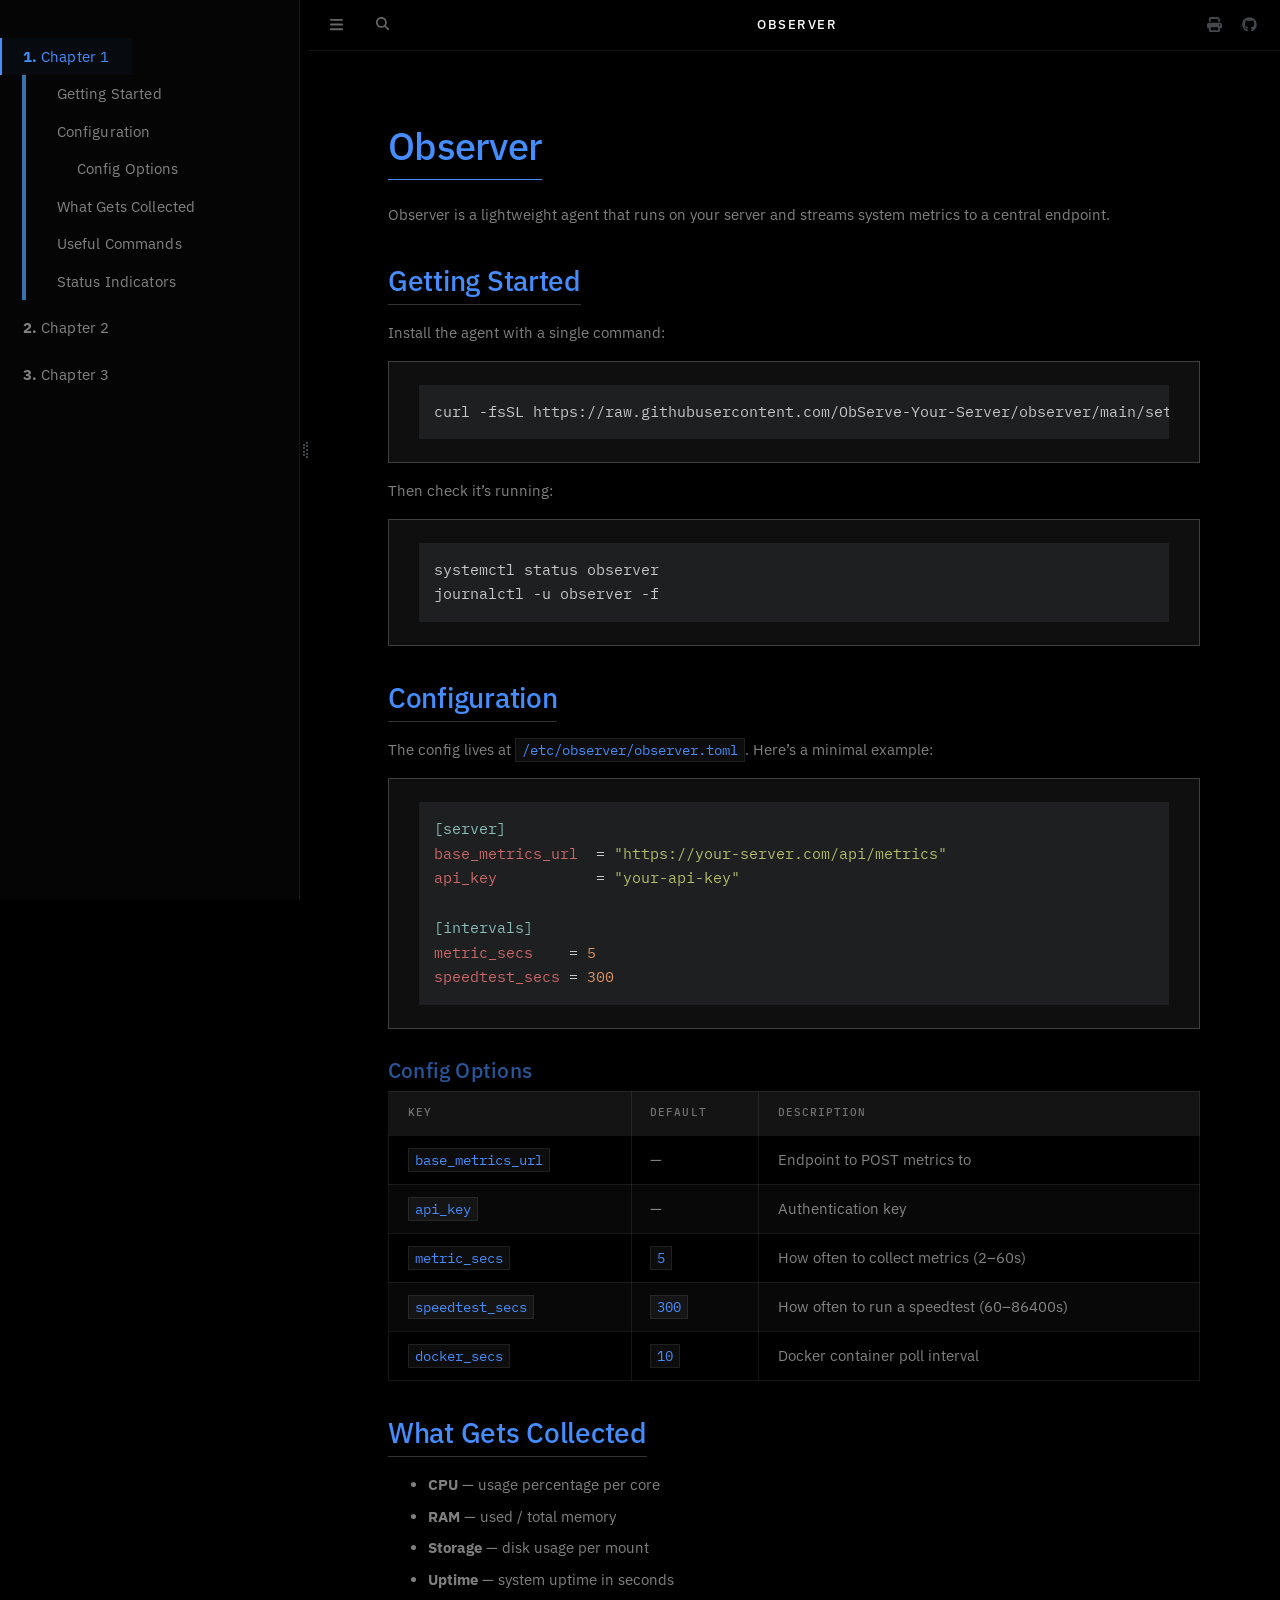
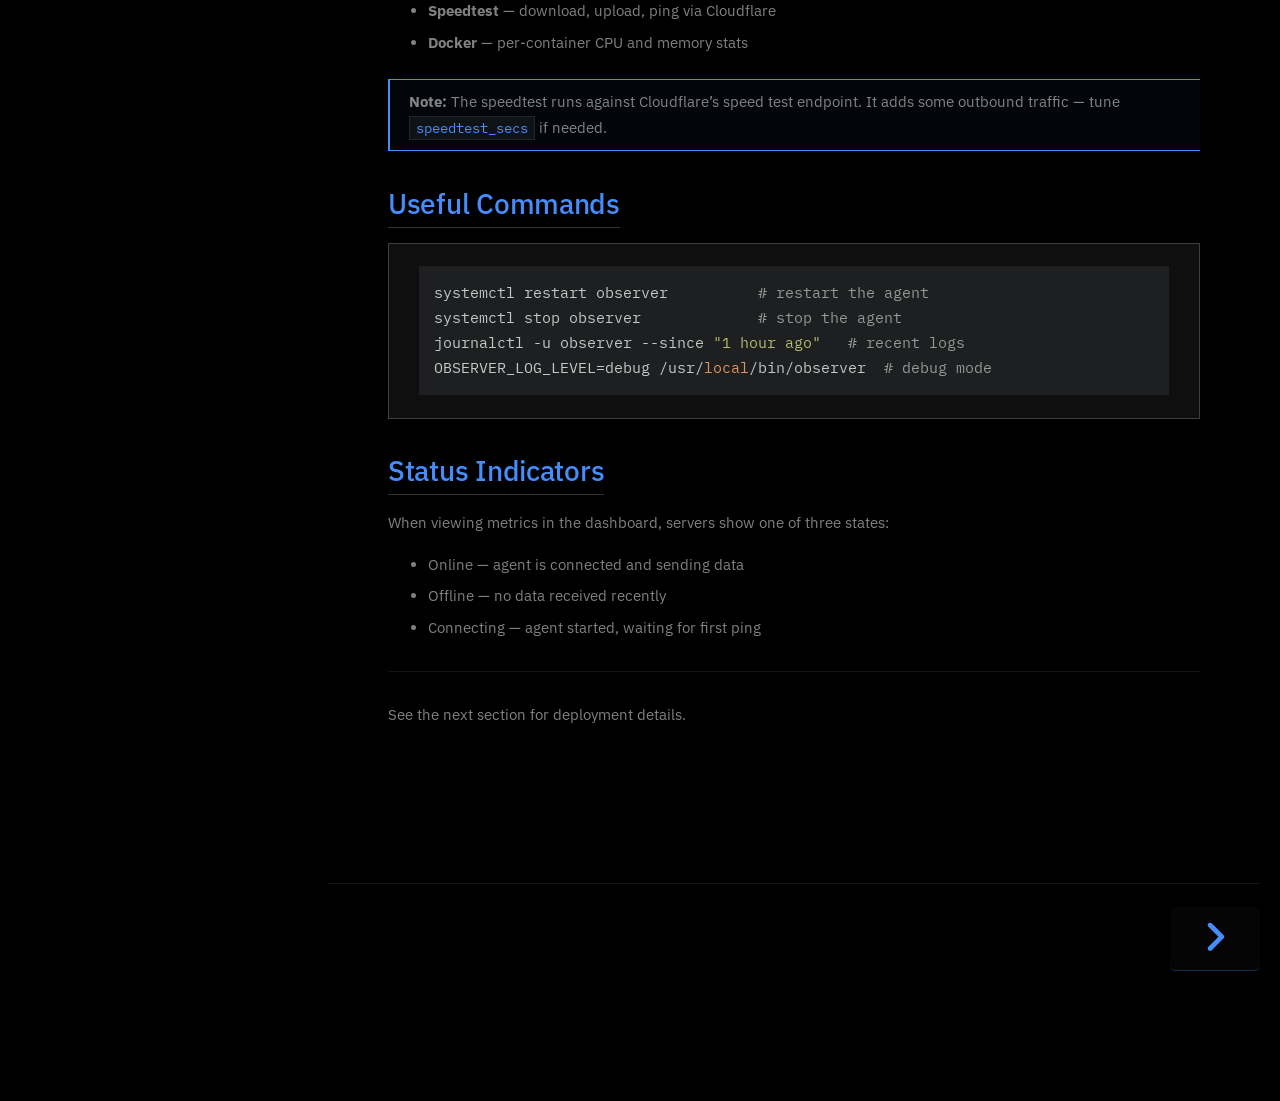
==== index.html @ e753054a "deploy: 22f41cced6fb36fef21ab74b3b53848656a5deee" ====
<!DOCTYPE HTML>
<html lang="en" class="coal sidebar-visible" dir="ltr">
    <head>
        <!-- Book generated using mdBook -->
        <meta charset="UTF-8">
        <title>Chapter 1 - Observer</title>


        <!-- Custom HTML head -->

        <meta name="description" content="Docs for the Observer backend">
        <meta name="viewport" content="width=device-width, initial-scale=1">
        <meta name="theme-color" content="#ffffff">

        <link rel="icon" href="favicon-de23e50b.svg">
        <link rel="shortcut icon" href="favicon-8114d1fc.png">
        <link rel="stylesheet" href="css/variables-8adf115d.css">
        <link rel="stylesheet" href="css/general-2459343d.css">
        <link rel="stylesheet" href="css/chrome-ae938929.css">
        <link rel="stylesheet" href="css/print-9e4910d8.css" media="print">

        <!-- Fonts -->
        <link rel="stylesheet" href="fonts/fonts-9644e21d.css">

        <!-- Highlight.js Stylesheets -->
        <link rel="stylesheet" id="mdbook-highlight-css" href="highlight-493f70e1.css">
        <link rel="stylesheet" id="mdbook-tomorrow-night-css" href="tomorrow-night-4c0ae647.css">
        <link rel="stylesheet" id="mdbook-ayu-highlight-css" href="ayu-highlight-3fdfc3ac.css">

        <!-- Custom theme stylesheets -->
        <link rel="stylesheet" href="theme/custom-a62c9976.css">


        <!-- Provide site root and default themes to javascript -->
        <script>
            const path_to_root = "";
            const default_light_theme = "coal";
            const default_dark_theme = "coal";
            window.path_to_searchindex_js = "searchindex-f69ef9e9.js";
        </script>
        <!-- Start loading toc.js asap -->
        <script src="toc-3fa54c7d.js"></script>
    </head>
    <body>
    <div id="mdbook-help-container">
        <div id="mdbook-help-popup">
            <h2 class="mdbook-help-title">Keyboard shortcuts</h2>
            <div>
                <p>Press <kbd>←</kbd> or <kbd>→</kbd> to navigate between chapters</p>
                <p>Press <kbd>S</kbd> or <kbd>/</kbd> to search in the book</p>
                <p>Press <kbd>?</kbd> to show this help</p>
                <p>Press <kbd>Esc</kbd> to hide this help</p>
            </div>
        </div>
    </div>
    <div id="mdbook-body-container">
        <!-- Work around some values being stored in localStorage wrapped in quotes -->
        <script>
            try {
                let theme = localStorage.getItem('mdbook-theme');
                let sidebar = localStorage.getItem('mdbook-sidebar');

                if (theme.startsWith('"') && theme.endsWith('"')) {
                    localStorage.setItem('mdbook-theme', theme.slice(1, theme.length - 1));
                }

                if (sidebar.startsWith('"') && sidebar.endsWith('"')) {
                    localStorage.setItem('mdbook-sidebar', sidebar.slice(1, sidebar.length - 1));
                }
            } catch (e) { }
        </script>

        <!-- Set the theme before any content is loaded, prevents flash -->
        <script>
            const default_theme = window.matchMedia("(prefers-color-scheme: dark)").matches ? default_dark_theme : default_light_theme;
            let theme;
            try { theme = localStorage.getItem('mdbook-theme'); } catch(e) { }
            if (theme === null || theme === undefined) { theme = default_theme; }
            const html = document.documentElement;
            html.classList.remove('coal')
            html.classList.add(theme);
            html.classList.add("js");
        </script>

        <input type="checkbox" id="mdbook-sidebar-toggle-anchor" class="hidden">

        <!-- Hide / unhide sidebar before it is displayed -->
        <script>
            let sidebar = null;
            const sidebar_toggle = document.getElementById("mdbook-sidebar-toggle-anchor");
            if (document.body.clientWidth >= 1080) {
                try { sidebar = localStorage.getItem('mdbook-sidebar'); } catch(e) { }
                sidebar = sidebar || 'visible';
            } else {
                sidebar = 'hidden';
                sidebar_toggle.checked = false;
            }
            if (sidebar === 'visible') {
                sidebar_toggle.checked = true;
            } else {
                html.classList.remove('sidebar-visible');
            }
        </script>

        <nav id="mdbook-sidebar" class="sidebar" aria-label="Table of contents">
            <!-- populated by js -->
            <mdbook-sidebar-scrollbox class="sidebar-scrollbox"></mdbook-sidebar-scrollbox>
            <noscript>
                <iframe class="sidebar-iframe-outer" src="toc.html"></iframe>
            </noscript>
            <div id="mdbook-sidebar-resize-handle" class="sidebar-resize-handle">
                <div class="sidebar-resize-indicator"></div>
            </div>
        </nav>

        <div id="mdbook-page-wrapper" class="page-wrapper">

            <div class="page">
                <div id="mdbook-menu-bar-hover-placeholder"></div>
                <div id="mdbook-menu-bar" class="menu-bar sticky">
                    <div class="left-buttons">
                        <label id="mdbook-sidebar-toggle" class="icon-button" for="mdbook-sidebar-toggle-anchor" title="Toggle Table of Contents" aria-label="Toggle Table of Contents" aria-controls="mdbook-sidebar">
                            <span class=fa-svg><svg xmlns="http://www.w3.org/2000/svg" viewBox="0 0 448 512"><!--! Font Awesome Free 6.2.0 by @fontawesome - https://fontawesome.com License - https://fontawesome.com/license/free (Icons: CC BY 4.0, Fonts: SIL OFL 1.1, Code: MIT License) Copyright 2022 Fonticons, Inc. --><path d="M0 96C0 78.3 14.3 64 32 64H416c17.7 0 32 14.3 32 32s-14.3 32-32 32H32C14.3 128 0 113.7 0 96zM0 256c0-17.7 14.3-32 32-32H416c17.7 0 32 14.3 32 32s-14.3 32-32 32H32c-17.7 0-32-14.3-32-32zM448 416c0 17.7-14.3 32-32 32H32c-17.7 0-32-14.3-32-32s14.3-32 32-32H416c17.7 0 32 14.3 32 32z"/></svg></span>
                        </label>
                        <button id="mdbook-theme-toggle" class="icon-button" type="button" title="Change theme" aria-label="Change theme" aria-haspopup="true" aria-expanded="false" aria-controls="mdbook-theme-list">
                            <span class=fa-svg><svg xmlns="http://www.w3.org/2000/svg" viewBox="0 0 576 512"><!--! Font Awesome Free 6.2.0 by @fontawesome - https://fontawesome.com License - https://fontawesome.com/license/free (Icons: CC BY 4.0, Fonts: SIL OFL 1.1, Code: MIT License) Copyright 2022 Fonticons, Inc. --><path d="M371.3 367.1c27.3-3.9 51.9-19.4 67.2-42.9L600.2 74.1c12.6-19.5 9.4-45.3-7.6-61.2S549.7-4.4 531.1 9.6L294.4 187.2c-24 18-38.2 46.1-38.4 76.1L371.3 367.1zm-19.6 25.4l-116-104.4C175.9 290.3 128 339.6 128 400c0 3.9 .2 7.8 .6 11.6c1.8 17.5-10.2 36.4-27.8 36.4H96c-17.7 0-32 14.3-32 32s14.3 32 32 32H240c61.9 0 112-50.1 112-112c0-2.5-.1-5-.2-7.5z"/></svg></span>
                        </button>
                        <ul id="mdbook-theme-list" class="theme-popup" aria-label="Themes" role="menu">
                            <li role="none"><button role="menuitem" class="theme" id="mdbook-theme-default_theme">Auto</button></li>
                            <li role="none"><button role="menuitem" class="theme" id="mdbook-theme-light">Light</button></li>
                            <li role="none"><button role="menuitem" class="theme" id="mdbook-theme-rust">Rust</button></li>
                            <li role="none"><button role="menuitem" class="theme" id="mdbook-theme-coal">Coal</button></li>
                            <li role="none"><button role="menuitem" class="theme" id="mdbook-theme-navy">Navy</button></li>
                            <li role="none"><button role="menuitem" class="theme" id="mdbook-theme-ayu">Ayu</button></li>
                        </ul>
                        <button id="mdbook-search-toggle" class="icon-button" type="button" title="Search (`/`)" aria-label="Toggle Searchbar" aria-expanded="false" aria-keyshortcuts="/ s" aria-controls="mdbook-searchbar">
                            <span class=fa-svg><svg xmlns="http://www.w3.org/2000/svg" viewBox="0 0 512 512"><!--! Font Awesome Free 6.2.0 by @fontawesome - https://fontawesome.com License - https://fontawesome.com/license/free (Icons: CC BY 4.0, Fonts: SIL OFL 1.1, Code: MIT License) Copyright 2022 Fonticons, Inc. --><path d="M416 208c0 45.9-14.9 88.3-40 122.7L502.6 457.4c12.5 12.5 12.5 32.8 0 45.3s-32.8 12.5-45.3 0L330.7 376c-34.4 25.2-76.8 40-122.7 40C93.1 416 0 322.9 0 208S93.1 0 208 0S416 93.1 416 208zM208 352c79.5 0 144-64.5 144-144s-64.5-144-144-144S64 128.5 64 208s64.5 144 144 144z"/></svg></span>
                        </button>
                    </div>

                    <h1 class="menu-title">Observer</h1>

                    <div class="right-buttons">
                        <a href="print.html" title="Print this book" aria-label="Print this book">
                            <span class=fa-svg id="print-button"><svg xmlns="http://www.w3.org/2000/svg" viewBox="0 0 512 512"><!--! Font Awesome Free 6.2.0 by @fontawesome - https://fontawesome.com License - https://fontawesome.com/license/free (Icons: CC BY 4.0, Fonts: SIL OFL 1.1, Code: MIT License) Copyright 2022 Fonticons, Inc. --><path d="M128 0C92.7 0 64 28.7 64 64v96h64V64H354.7L384 93.3V160h64V93.3c0-17-6.7-33.3-18.7-45.3L400 18.7C388 6.7 371.7 0 354.7 0H128zM384 352v32 64H128V384 368 352H384zm64 32h32c17.7 0 32-14.3 32-32V256c0-35.3-28.7-64-64-64H64c-35.3 0-64 28.7-64 64v96c0 17.7 14.3 32 32 32H64v64c0 35.3 28.7 64 64 64H384c35.3 0 64-28.7 64-64V384zm-16-88c-13.3 0-24-10.7-24-24s10.7-24 24-24s24 10.7 24 24s-10.7 24-24 24z"/></svg></span>
                        </a>
                        <a href="https://github.com/ObServe-Your-Server/observer" title="Git repository" aria-label="Git repository">
                            <span class=fa-svg><svg xmlns="http://www.w3.org/2000/svg" viewBox="0 0 496 512"><!--! Font Awesome Free 6.2.0 by @fontawesome - https://fontawesome.com License - https://fontawesome.com/license/free (Icons: CC BY 4.0, Fonts: SIL OFL 1.1, Code: MIT License) Copyright 2022 Fonticons, Inc. --><path d="M165.9 397.4c0 2-2.3 3.6-5.2 3.6-3.3.3-5.6-1.3-5.6-3.6 0-2 2.3-3.6 5.2-3.6 3-.3 5.6 1.3 5.6 3.6zm-31.1-4.5c-.7 2 1.3 4.3 4.3 4.9 2.6 1 5.6 0 6.2-2s-1.3-4.3-4.3-5.2c-2.6-.7-5.5.3-6.2 2.3zm44.2-1.7c-2.9.7-4.9 2.6-4.6 4.9.3 2 2.9 3.3 5.9 2.6 2.9-.7 4.9-2.6 4.6-4.6-.3-1.9-3-3.2-5.9-2.9zM244.8 8C106.1 8 0 113.3 0 252c0 110.9 69.8 205.8 169.5 239.2 12.8 2.3 17.3-5.6 17.3-12.1 0-6.2-.3-40.4-.3-61.4 0 0-70 15-84.7-29.8 0 0-11.4-29.1-27.8-36.6 0 0-22.9-15.7 1.6-15.4 0 0 24.9 2 38.6 25.8 21.9 38.6 58.6 27.5 72.9 20.9 2.3-16 8.8-27.1 16-33.7-55.9-6.2-112.3-14.3-112.3-110.5 0-27.5 7.6-41.3 23.6-58.9-2.6-6.5-11.1-33.3 2.6-67.9 20.9-6.5 69 27 69 27 20-5.6 41.5-8.5 62.8-8.5s42.8 2.9 62.8 8.5c0 0 48.1-33.6 69-27 13.7 34.7 5.2 61.4 2.6 67.9 16 17.7 25.8 31.5 25.8 58.9 0 96.5-58.9 104.2-114.8 110.5 9.2 7.9 17 22.9 17 46.4 0 33.7-.3 75.4-.3 83.6 0 6.5 4.6 14.4 17.3 12.1C428.2 457.8 496 362.9 496 252 496 113.3 383.5 8 244.8 8zM97.2 352.9c-1.3 1-1 3.3.7 5.2 1.6 1.6 3.9 2.3 5.2 1 1.3-1 1-3.3-.7-5.2-1.6-1.6-3.9-2.3-5.2-1zm-10.8-8.1c-.7 1.3.3 2.9 2.3 3.9 1.6 1 3.6.7 4.3-.7.7-1.3-.3-2.9-2.3-3.9-2-.6-3.6-.3-4.3.7zm32.4 35.6c-1.6 1.3-1 4.3 1.3 6.2 2.3 2.3 5.2 2.6 6.5 1 1.3-1.3.7-4.3-1.3-6.2-2.2-2.3-5.2-2.6-6.5-1zm-11.4-14.7c-1.6 1-1.6 3.6 0 5.9 1.6 2.3 4.3 3.3 5.6 2.3 1.6-1.3 1.6-3.9 0-6.2-1.4-2.3-4-3.3-5.6-2z"/></svg></span>
                        </a>

                    </div>
                </div>

                <div id="mdbook-search-wrapper" class="hidden">
                    <form id="mdbook-searchbar-outer" class="searchbar-outer">
                        <div class="search-wrapper">
                            <input type="search" id="mdbook-searchbar" name="searchbar" placeholder="Search this book ..." aria-controls="mdbook-searchresults-outer" aria-describedby="searchresults-header">
                            <div class="spinner-wrapper">
                                <span class=fa-svg id="fa-spin"><svg xmlns="http://www.w3.org/2000/svg" viewBox="0 0 512 512"><!--! Font Awesome Free 6.2.0 by @fontawesome - https://fontawesome.com License - https://fontawesome.com/license/free (Icons: CC BY 4.0, Fonts: SIL OFL 1.1, Code: MIT License) Copyright 2022 Fonticons, Inc. --><path d="M304 48c0-26.5-21.5-48-48-48s-48 21.5-48 48s21.5 48 48 48s48-21.5 48-48zm0 416c0-26.5-21.5-48-48-48s-48 21.5-48 48s21.5 48 48 48s48-21.5 48-48zM48 304c26.5 0 48-21.5 48-48s-21.5-48-48-48s-48 21.5-48 48s21.5 48 48 48zm464-48c0-26.5-21.5-48-48-48s-48 21.5-48 48s21.5 48 48 48s48-21.5 48-48zM142.9 437c18.7-18.7 18.7-49.1 0-67.9s-49.1-18.7-67.9 0s-18.7 49.1 0 67.9s49.1 18.7 67.9 0zm0-294.2c18.7-18.7 18.7-49.1 0-67.9S93.7 56.2 75 75s-18.7 49.1 0 67.9s49.1 18.7 67.9 0zM369.1 437c18.7 18.7 49.1 18.7 67.9 0s18.7-49.1 0-67.9s-49.1-18.7-67.9 0s-18.7 49.1 0 67.9z"/></svg></span>
                            </div>
                        </div>
                    </form>
                    <div id="mdbook-searchresults-outer" class="searchresults-outer hidden">
                        <div id="mdbook-searchresults-header" class="searchresults-header"></div>
                        <ul id="mdbook-searchresults">
                        </ul>
                    </div>
                </div>

                <!-- Apply ARIA attributes after the sidebar and the sidebar toggle button are added to the DOM -->
                <script>
                    document.getElementById('mdbook-sidebar-toggle').setAttribute('aria-expanded', sidebar === 'visible');
                    document.getElementById('mdbook-sidebar').setAttribute('aria-hidden', sidebar !== 'visible');
                    Array.from(document.querySelectorAll('#mdbook-sidebar a')).forEach(function(link) {
                        link.setAttribute('tabIndex', sidebar === 'visible' ? 0 : -1);
                    });
                </script>

                <div id="mdbook-content" class="content">
                    <main>
                        <h1 id="observer"><a class="header" href="#observer">Observer</a></h1>
<p>Observer is a lightweight agent that runs on your server and streams system metrics to a central endpoint.</p>
<h2 id="getting-started"><a class="header" href="#getting-started">Getting Started</a></h2>
<p>Install the agent with a single command:</p>
<pre><code class="language-sh">curl -fsSL https://raw.githubusercontent.com/ObServe-Your-Server/observer/main/setup/deploy.sh | sudo bash
</code></pre>
<p>Then check it’s running:</p>
<pre><code class="language-sh">systemctl status observer
journalctl -u observer -f
</code></pre>
<h2 id="configuration"><a class="header" href="#configuration">Configuration</a></h2>
<p>The config lives at <code>/etc/observer/observer.toml</code>. Here’s a minimal example:</p>
<pre><code class="language-toml">[server]
base_metrics_url  = "https://your-server.com/api/metrics"
api_key           = "your-api-key"

[intervals]
metric_secs    = 5
speedtest_secs = 300
</code></pre>
<h3 id="config-options"><a class="header" href="#config-options">Config Options</a></h3>
<div class="table-wrapper">
<table>
<thead>
<tr><th>Key</th><th>Default</th><th>Description</th></tr>
</thead>
<tbody>
<tr><td><code>base_metrics_url</code></td><td>—</td><td>Endpoint to POST metrics to</td></tr>
<tr><td><code>api_key</code></td><td>—</td><td>Authentication key</td></tr>
<tr><td><code>metric_secs</code></td><td><code>5</code></td><td>How often to collect metrics (2–60s)</td></tr>
<tr><td><code>speedtest_secs</code></td><td><code>300</code></td><td>How often to run a speedtest (60–86400s)</td></tr>
<tr><td><code>docker_secs</code></td><td><code>10</code></td><td>Docker container poll interval</td></tr>
</tbody>
</table>
</div>
<h2 id="what-gets-collected"><a class="header" href="#what-gets-collected">What Gets Collected</a></h2>
<ul>
<li><strong>CPU</strong> — usage percentage per core</li>
<li><strong>RAM</strong> — used / total memory</li>
<li><strong>Storage</strong> — disk usage per mount</li>
<li><strong>Uptime</strong> — system uptime in seconds</li>
<li><strong>Speedtest</strong> — download, upload, ping via Cloudflare</li>
<li><strong>Docker</strong> — per-container CPU and memory stats</li>
</ul>
<blockquote>
<p><strong>Note:</strong> The speedtest runs against Cloudflare’s speed test endpoint. It adds some outbound traffic — tune <code>speedtest_secs</code> if needed.</p>
</blockquote>
<h2 id="useful-commands"><a class="header" href="#useful-commands">Useful Commands</a></h2>
<pre><code class="language-sh">systemctl restart observer          # restart the agent
systemctl stop observer             # stop the agent
journalctl -u observer --since "1 hour ago"   # recent logs
OBSERVER_LOG_LEVEL=debug /usr/local/bin/observer  # debug mode
</code></pre>
<h2 id="status-indicators"><a class="header" href="#status-indicators">Status Indicators</a></h2>
<p>When viewing metrics in the dashboard, servers show one of three states:</p>
<ul>
<li>Online — agent is connected and sending data</li>
<li>Offline — no data received recently</li>
<li>Connecting — agent started, waiting for first ping</li>
</ul>
<hr>
<p>See the next section for deployment details.</p>

                    </main>

                    <nav class="nav-wrapper" aria-label="Page navigation">
                        <!-- Mobile navigation buttons -->

                            <a rel="next prefetch" href="chapter_2.html" class="mobile-nav-chapters next" title="Next chapter" aria-label="Next chapter" aria-keyshortcuts="Right">
                                <span class=fa-svg><svg xmlns="http://www.w3.org/2000/svg" viewBox="0 0 320 512"><!--! Font Awesome Free 6.2.0 by @fontawesome - https://fontawesome.com License - https://fontawesome.com/license/free (Icons: CC BY 4.0, Fonts: SIL OFL 1.1, Code: MIT License) Copyright 2022 Fonticons, Inc. --><path d="M278.6 233.4c12.5 12.5 12.5 32.8 0 45.3l-160 160c-12.5 12.5-32.8 12.5-45.3 0s-12.5-32.8 0-45.3L210.7 256 73.4 118.6c-12.5-12.5-12.5-32.8 0-45.3s32.8-12.5 45.3 0l160 160z"/></svg></span>
                            </a>

                        <div style="clear: both"></div>
                    </nav>
                </div>
            </div>

            <nav class="nav-wide-wrapper" aria-label="Page navigation">

                    <a rel="next prefetch" href="chapter_2.html" class="nav-chapters next" title="Next chapter" aria-label="Next chapter" aria-keyshortcuts="Right">
                        <span class=fa-svg><svg xmlns="http://www.w3.org/2000/svg" viewBox="0 0 320 512"><!--! Font Awesome Free 6.2.0 by @fontawesome - https://fontawesome.com License - https://fontawesome.com/license/free (Icons: CC BY 4.0, Fonts: SIL OFL 1.1, Code: MIT License) Copyright 2022 Fonticons, Inc. --><path d="M278.6 233.4c12.5 12.5 12.5 32.8 0 45.3l-160 160c-12.5 12.5-32.8 12.5-45.3 0s-12.5-32.8 0-45.3L210.7 256 73.4 118.6c-12.5-12.5-12.5-32.8 0-45.3s32.8-12.5 45.3 0l160 160z"/></svg></span>
                    </a>
            </nav>

        </div>

        <template id=fa-eye><span class=fa-svg><svg xmlns="http://www.w3.org/2000/svg" viewBox="0 0 576 512"><!--! Font Awesome Free 6.2.0 by @fontawesome - https://fontawesome.com License - https://fontawesome.com/license/free (Icons: CC BY 4.0, Fonts: SIL OFL 1.1, Code: MIT License) Copyright 2022 Fonticons, Inc. --><path d="M288 32c-80.8 0-145.5 36.8-192.6 80.6C48.6 156 17.3 208 2.5 243.7c-3.3 7.9-3.3 16.7 0 24.6C17.3 304 48.6 356 95.4 399.4C142.5 443.2 207.2 480 288 480s145.5-36.8 192.6-80.6c46.8-43.5 78.1-95.4 93-131.1c3.3-7.9 3.3-16.7 0-24.6c-14.9-35.7-46.2-87.7-93-131.1C433.5 68.8 368.8 32 288 32zM432 256c0 79.5-64.5 144-144 144s-144-64.5-144-144s64.5-144 144-144s144 64.5 144 144zM288 192c0 35.3-28.7 64-64 64c-11.5 0-22.3-3-31.6-8.4c-.2 2.8-.4 5.5-.4 8.4c0 53 43 96 96 96s96-43 96-96s-43-96-96-96c-2.8 0-5.6 .1-8.4 .4c5.3 9.3 8.4 20.1 8.4 31.6z"/></svg></span></template>
        <template id=fa-eye-slash><span class=fa-svg><svg xmlns="http://www.w3.org/2000/svg" viewBox="0 0 640 512"><!--! Font Awesome Free 6.2.0 by @fontawesome - https://fontawesome.com License - https://fontawesome.com/license/free (Icons: CC BY 4.0, Fonts: SIL OFL 1.1, Code: MIT License) Copyright 2022 Fonticons, Inc. --><path d="M38.8 5.1C28.4-3.1 13.3-1.2 5.1 9.2S-1.2 34.7 9.2 42.9l592 464c10.4 8.2 25.5 6.3 33.7-4.1s6.3-25.5-4.1-33.7L525.6 386.7c39.6-40.6 66.4-86.1 79.9-118.4c3.3-7.9 3.3-16.7 0-24.6c-14.9-35.7-46.2-87.7-93-131.1C465.5 68.8 400.8 32 320 32c-68.2 0-125 26.3-169.3 60.8L38.8 5.1zM223.1 149.5C248.6 126.2 282.7 112 320 112c79.5 0 144 64.5 144 144c0 24.9-6.3 48.3-17.4 68.7L408 294.5c5.2-11.8 8-24.8 8-38.5c0-53-43-96-96-96c-2.8 0-5.6 .1-8.4 .4c5.3 9.3 8.4 20.1 8.4 31.6c0 10.2-2.4 19.8-6.6 28.3l-90.3-70.8zm223.1 298L373 389.9c-16.4 6.5-34.3 10.1-53 10.1c-79.5 0-144-64.5-144-144c0-6.9 .5-13.6 1.4-20.2L83.1 161.5C60.3 191.2 44 220.8 34.5 243.7c-3.3 7.9-3.3 16.7 0 24.6c14.9 35.7 46.2 87.7 93 131.1C174.5 443.2 239.2 480 320 480c47.8 0 89.9-12.9 126.2-32.5z"/></svg></span></template>
        <template id=fa-copy><span class=fa-svg><svg xmlns="http://www.w3.org/2000/svg" viewBox="0 0 512 512"><!--! Font Awesome Free 6.2.0 by @fontawesome - https://fontawesome.com License - https://fontawesome.com/license/free (Icons: CC BY 4.0, Fonts: SIL OFL 1.1, Code: MIT License) Copyright 2022 Fonticons, Inc. --><path d="M502.6 70.63l-61.25-61.25C435.4 3.371 427.2 0 418.7 0H255.1c-35.35 0-64 28.66-64 64l.0195 256C192 355.4 220.7 384 256 384h192c35.2 0 64-28.8 64-64V93.25C512 84.77 508.6 76.63 502.6 70.63zM464 320c0 8.836-7.164 16-16 16H255.1c-8.838 0-16-7.164-16-16L239.1 64.13c0-8.836 7.164-16 16-16h128L384 96c0 17.67 14.33 32 32 32h47.1V320zM272 448c0 8.836-7.164 16-16 16H63.1c-8.838 0-16-7.164-16-16L47.98 192.1c0-8.836 7.164-16 16-16H160V128H63.99c-35.35 0-64 28.65-64 64l.0098 256C.002 483.3 28.66 512 64 512h192c35.2 0 64-28.8 64-64v-32h-47.1L272 448z"/></svg></span></template>
        <template id=fa-play><span class=fa-svg><svg xmlns="http://www.w3.org/2000/svg" viewBox="0 0 384 512"><!--! Font Awesome Free 6.2.0 by @fontawesome - https://fontawesome.com License - https://fontawesome.com/license/free (Icons: CC BY 4.0, Fonts: SIL OFL 1.1, Code: MIT License) Copyright 2022 Fonticons, Inc. --><path d="M73 39c-14.8-9.1-33.4-9.4-48.5-.9S0 62.6 0 80V432c0 17.4 9.4 33.4 24.5 41.9s33.7 8.1 48.5-.9L361 297c14.3-8.7 23-24.2 23-41s-8.7-32.2-23-41L73 39z"/></svg></span></template>
        <template id=fa-clock-rotate-left><span class=fa-svg><svg xmlns="http://www.w3.org/2000/svg" viewBox="0 0 512 512"><!--! Font Awesome Free 6.2.0 by @fontawesome - https://fontawesome.com License - https://fontawesome.com/license/free (Icons: CC BY 4.0, Fonts: SIL OFL 1.1, Code: MIT License) Copyright 2022 Fonticons, Inc. --><path d="M75 75L41 41C25.9 25.9 0 36.6 0 57.9V168c0 13.3 10.7 24 24 24H134.1c21.4 0 32.1-25.9 17-41l-30.8-30.8C155 85.5 203 64 256 64c106 0 192 86 192 192s-86 192-192 192c-40.8 0-78.6-12.7-109.7-34.4c-14.5-10.1-34.4-6.6-44.6 7.9s-6.6 34.4 7.9 44.6C151.2 495 201.7 512 256 512c141.4 0 256-114.6 256-256S397.4 0 256 0C185.3 0 121.3 28.7 75 75zm181 53c-13.3 0-24 10.7-24 24V256c0 6.4 2.5 12.5 7 17l72 72c9.4 9.4 24.6 9.4 33.9 0s9.4-24.6 0-33.9l-65-65V152c0-13.3-10.7-24-24-24z"/></svg></span></template>



        <script>
            window.playground_copyable = true;
        </script>


        <script src="elasticlunr-ef4e11c1.min.js"></script>
        <script src="mark-09e88c2c.min.js"></script>
        <script src="searcher-c2a407aa.js"></script>

        <script src="clipboard-1626706a.min.js"></script>
        <script src="highlight-abc7f01d.js"></script>
        <script src="book-a0b12cfe.js"></script>

        <!-- Custom JS scripts -->



    </div>
    </body>
</html>
---- css/variables-8adf115d.css ----
/* Globals */

:root {
    --sidebar-target-width: 300px;
    --sidebar-width: min(var(--sidebar-target-width), 80vw);
    --sidebar-resize-indicator-width: 8px;
    --sidebar-resize-indicator-space: 2px;
    --page-padding: 15px;
    --content-max-width: 750px;
    --menu-bar-height: 50px;
    --mono-font: "Source Code Pro", Consolas, "Ubuntu Mono", Menlo, "DejaVu Sans Mono", monospace, monospace;
    --code-font-size: 0.875em; /* please adjust the ace font size accordingly in editor.js */
    --searchbar-margin-block-start: 5px;
}

/* Themes */

.ayu {
    --bg: hsl(210, 25%, 8%);
    --fg: #c5c5c5;

    --sidebar-bg: #14191f;
    --sidebar-fg: #c8c9db;
    --sidebar-non-existant: #5c6773;
    --sidebar-active: #ffb454;
    --sidebar-spacer: #2d334f;

    --scrollbar: var(--sidebar-fg);

    --icons: #737480;
    --icons-hover: #b7b9cc;

    --links: #0096cf;

    --inline-code-color: #ffb454;

    --theme-popup-bg: #14191f;
    --theme-popup-border: #5c6773;
    --theme-hover: #191f26;

    --quote-bg: hsl(226, 15%, 17%);
    --quote-border: hsl(226, 15%, 22%);

    --warning-border: #ff8e00;

    --table-border-color: hsl(210, 25%, 13%);
    --table-header-bg: hsl(210, 25%, 28%);
    --table-alternate-bg: hsl(210, 25%, 11%);

    --searchbar-border-color: #848484;
    --searchbar-bg: #424242;
    --searchbar-fg: #fff;
    --searchbar-shadow-color: #d4c89f;
    --searchresults-header-fg: #666;
    --searchresults-border-color: #888;
    --searchresults-li-bg: #252932;
    --search-mark-bg: #e3b171;

    --color-scheme: dark;

    /* Same as `--icons` */
    --copy-button-filter: invert(45%) sepia(6%) saturate(621%) hue-rotate(198deg) brightness(99%) contrast(85%);
    /* Same as `--sidebar-active` */
    --copy-button-filter-hover: invert(68%) sepia(55%) saturate(531%) hue-rotate(341deg) brightness(104%) contrast(101%);

    --footnote-highlight: #2668a6;

    --overlay-bg: rgba(33, 40, 48, 0.4);

    --blockquote-note-color: #74b9ff;
    --blockquote-tip-color: #09ca09;
    --blockquote-important-color: #d3abff;
    --blockquote-warning-color: #f0b72f;
    --blockquote-caution-color: #f21424;

    --sidebar-header-border-color: #c18639;
}

.coal {
    --bg: hsl(200, 7%, 8%);
    --fg: #98a3ad;

    --sidebar-bg: #292c2f;
    --sidebar-fg: #a1adb8;
    --sidebar-non-existant: #505254;
    --sidebar-active: #3473ad;
    --sidebar-spacer: #393939;

    --scrollbar: var(--sidebar-fg);

    --icons: #43484d;
    --icons-hover: #b3c0cc;

    --links: #2b79a2;

    --inline-code-color: #c5c8c6;

    --theme-popup-bg: #141617;
    --theme-popup-border: #43484d;
    --theme-hover: #1f2124;

    --quote-bg: hsl(234, 21%, 18%);
    --quote-border: hsl(234, 21%, 23%);

    --warning-border: #ff8e00;

    --table-border-color: hsl(200, 7%, 13%);
    --table-header-bg: hsl(200, 7%, 28%);
    --table-alternate-bg: hsl(200, 7%, 11%);

    --searchbar-border-color: #aaa;
    --searchbar-bg: #b7b7b7;
    --searchbar-fg: #000;
    --searchbar-shadow-color: #aaa;
    --searchresults-header-fg: #666;
    --searchresults-border-color: #98a3ad;
    --searchresults-li-bg: #2b2b2f;
    --search-mark-bg: #355c7d;

    --color-scheme: dark;

    /* Same as `--icons` */
    --copy-button-filter: invert(26%) sepia(8%) saturate(575%) hue-rotate(169deg) brightness(87%) contrast(82%);
    /* Same as `--sidebar-active` */
    --copy-button-filter-hover: invert(36%) sepia(70%) saturate(503%) hue-rotate(167deg) brightness(98%) contrast(89%);

    --footnote-highlight: #4079ae;

    --overlay-bg: rgba(33, 40, 48, 0.4);

    --blockquote-note-color: #4493f8;
    --blockquote-tip-color: #08ae08;
    --blockquote-important-color: #ab7df8;
    --blockquote-warning-color: #d29922;
    --blockquote-caution-color: #d91b29;

    --sidebar-header-border-color: #3473ad;
}

.light, html:not(.js) {
    --bg: hsl(0, 0%, 100%);
    --fg: hsl(0, 0%, 0%);

    --sidebar-bg: #fafafa;
    --sidebar-fg: hsl(0, 0%, 0%);
    --sidebar-non-existant: #aaaaaa;
    --sidebar-active: #1f1fff;
    --sidebar-spacer: #f4f4f4;

    --scrollbar: #8F8F8F;

    --icons: #747474;
    --icons-hover: #000000;

    --links: #20609f;

    --inline-code-color: #301900;

    --theme-popup-bg: #fafafa;
    --theme-popup-border: #cccccc;
    --theme-hover: #e6e6e6;

    --quote-bg: hsl(197, 37%, 96%);
    --quote-border: hsl(197, 37%, 91%);

    --warning-border: #ff8e00;

    --table-border-color: hsl(0, 0%, 95%);
    --table-header-bg: hsl(0, 0%, 80%);
    --table-alternate-bg: hsl(0, 0%, 97%);

    --searchbar-border-color: #aaa;
    --searchbar-bg: #fafafa;
    --searchbar-fg: #000;
    --searchbar-shadow-color: #aaa;
    --searchresults-header-fg: #666;
    --searchresults-border-color: #888;
    --searchresults-li-bg: #e4f2fe;
    --search-mark-bg: #a2cff5;

    --color-scheme: light;

    /* Same as `--icons` */
    --copy-button-filter: invert(45.49%);
    /* Same as `--sidebar-active` */
    --copy-button-filter-hover: invert(14%) sepia(93%) saturate(4250%) hue-rotate(243deg) brightness(99%) contrast(130%);

    --footnote-highlight: #7e7eff;

    --overlay-bg: rgba(200, 200, 205, 0.4);

    --blockquote-note-color: #0969da;
    --blockquote-tip-color: #008000;
    --blockquote-important-color: #8250df;
    --blockquote-warning-color: #9a6700;
    --blockquote-caution-color: #b52731;

    --sidebar-header-border-color: #6e6edb;
}

.navy {
    --bg: hsl(226, 23%, 11%);
    --fg: #bcbdd0;

    --sidebar-bg: #282d3f;
    --sidebar-fg: #c8c9db;
    --sidebar-non-existant: #505274;
    --sidebar-active: #2b79a2;
    --sidebar-spacer: #2d334f;

    --scrollbar: var(--sidebar-fg);

    --icons: #737480;
    --icons-hover: #b7b9cc;

    --links: #2b79a2;

    --inline-code-color: #c5c8c6;

    --theme-popup-bg: #161923;
    --theme-popup-border: #737480;
    --theme-hover: #282e40;

    --quote-bg: hsl(226, 15%, 17%);
    --quote-border: hsl(226, 15%, 22%);

    --warning-border: #ff8e00;

    --table-border-color: hsl(226, 23%, 16%);
    --table-header-bg: hsl(226, 23%, 31%);
    --table-alternate-bg: hsl(226, 23%, 14%);

    --searchbar-border-color: #aaa;
    --searchbar-bg: #aeaec6;
    --searchbar-fg: #000;
    --searchbar-shadow-color: #aaa;
    --searchresults-header-fg: #5f5f71;
    --searchresults-border-color: #5c5c68;
    --searchresults-li-bg: #242430;
    --search-mark-bg: #a2cff5;

    --color-scheme: dark;

    /* Same as `--icons` */
    --copy-button-filter: invert(51%) sepia(10%) saturate(393%) hue-rotate(198deg) brightness(86%) contrast(87%);
    /* Same as `--sidebar-active` */
    --copy-button-filter-hover: invert(46%) sepia(20%) saturate(1537%) hue-rotate(156deg) brightness(85%) contrast(90%);

    --footnote-highlight: #4079ae;

    --overlay-bg: rgba(33, 40, 48, 0.4);

    --blockquote-note-color: #4493f8;
    --blockquote-tip-color: #09ca09;
    --blockquote-important-color: #ab7df8;
    --blockquote-warning-color: #d29922;
    --blockquote-caution-color: #f21424;

    --sidebar-header-border-color: #2f6ab5;
}

.rust {
    --bg: hsl(60, 9%, 87%);
    --fg: #262625;

    --sidebar-bg: #3b2e2a;
    --sidebar-fg: #c8c9db;
    --sidebar-non-existant: #505254;
    --sidebar-active: #e69f67;
    --sidebar-spacer: #45373a;

    --scrollbar: var(--sidebar-fg);

    --icons: #737480;
    --icons-hover: #262625;

    --links: #2b79a2;

    --inline-code-color: #6e6b5e;

    --theme-popup-bg: #e1e1db;
    --theme-popup-border: #b38f6b;
    --theme-hover: #99908a;

    --quote-bg: hsl(60, 5%, 75%);
    --quote-border: hsl(60, 5%, 70%);

    --warning-border: #ff8e00;

    --table-border-color: hsl(60, 9%, 82%);
    --table-header-bg: #b3a497;
    --table-alternate-bg: hsl(60, 9%, 84%);

    --searchbar-border-color: #aaa;
    --searchbar-bg: #fafafa;
    --searchbar-fg: #000;
    --searchbar-shadow-color: #aaa;
    --searchresults-header-fg: #666;
    --searchresults-border-color: #888;
    --searchresults-li-bg: #dec2a2;
    --search-mark-bg: #e69f67;

    /* Same as `--icons` */
    --copy-button-filter: invert(51%) sepia(10%) saturate(393%) hue-rotate(198deg) brightness(86%) contrast(87%);
    /* Same as `--sidebar-active` */
    --copy-button-filter-hover: invert(77%) sepia(16%) saturate(1798%) hue-rotate(328deg) brightness(98%) contrast(83%);

    --footnote-highlight: #d3a17a;

    --overlay-bg: rgba(150, 150, 150, 0.25);

    --blockquote-note-color: #023b95;
    --blockquote-tip-color: #007700;
    --blockquote-important-color: #8250df;
    --blockquote-warning-color: #603700;
    --blockquote-caution-color: #aa1721;

    --sidebar-header-border-color: #8c391f;
}

@media (prefers-color-scheme: dark) {
    html:not(.js) {
        --bg: hsl(200, 7%, 8%);
        --fg: #98a3ad;

        --sidebar-bg: #292c2f;
        --sidebar-fg: #a1adb8;
        --sidebar-non-existant: #505254;
        --sidebar-active: #3473ad;
        --sidebar-spacer: #393939;

        --scrollbar: var(--sidebar-fg);

        --icons: #43484d;
        --icons-hover: #b3c0cc;

        --links: #2b79a2;

        --inline-code-color: #c5c8c6;

        --theme-popup-bg: #141617;
        --theme-popup-border: #43484d;
        --theme-hover: #1f2124;

        --quote-bg: hsl(234, 21%, 18%);
        --quote-border: hsl(234, 21%, 23%);

        --warning-border: #ff8e00;

        --table-border-color: hsl(200, 7%, 13%);
        --table-header-bg: hsl(200, 7%, 28%);
        --table-alternate-bg: hsl(200, 7%, 11%);

        --searchbar-border-color: #aaa;
        --searchbar-bg: #b7b7b7;
        --searchbar-fg: #000;
        --searchbar-shadow-color: #aaa;
        --searchresults-header-fg: #666;
        --searchresults-border-color: #98a3ad;
        --searchresults-li-bg: #2b2b2f;
        --search-mark-bg: #355c7d;

        --color-scheme: dark;

        /* Same as `--icons` */
        --copy-button-filter: invert(26%) sepia(8%) saturate(575%) hue-rotate(169deg) brightness(87%) contrast(82%);
        /* Same as `--sidebar-active` */
        --copy-button-filter-hover: invert(36%) sepia(70%) saturate(503%) hue-rotate(167deg) brightness(98%) contrast(89%);

        --footnote-highlight: #4079ae;

        --overlay-bg: rgba(33, 40, 48, 0.4);

        --blockquote-note-color: #4493f8;
        --blockquote-tip-color: #08ae08;
        --blockquote-important-color: #ab7df8;
        --blockquote-warning-color: #d29922;
        --blockquote-caution-color: #d91b29;

        --sidebar-header-border-color: #3473ad;
    }
}
---- css/general-2459343d.css ----
/* Base styles and content styles */

:root {
    /* Browser default font-size is 16px, this way 1 rem = 10px */
    font-size: 62.5%;
    color-scheme: var(--color-scheme);
}

html {
    font-family: "Open Sans", sans-serif;
    color: var(--fg);
    background-color: var(--bg);
    text-size-adjust: none;
    -webkit-text-size-adjust: none;
}

body {
    margin: 0;
    font-size: 1.6rem;
    overflow-x: hidden;
}

code {
    font-family: var(--mono-font) !important;
    font-size: var(--code-font-size);
    direction: ltr !important;
}

/* make long words/inline code not x overflow */
main {
    overflow-wrap: break-word;
}

/* make wide tables scroll if they overflow */
.table-wrapper {
    overflow-x: auto;
}

/* Don't change font size in headers. */
h1 code, h2 code, h3 code, h4 code, h5 code, h6 code {
    font-size: unset;
}

.left { float: left; }
.right { float: right; }
.boring { opacity: 0.6; }
.hide-boring .boring { display: none; }
.hidden { display: none !important; }

h2, h3 { margin-block-start: 2.5em; }
h4, h5 { margin-block-start: 2em; }

.header + .header h3,
.header + .header h4,
.header + .header h5 {
    margin-block-start: 1em;
}

h1:target::before,
h2:target::before,
h3:target::before,
h4:target::before,
h5:target::before,
h6:target::before,
dt:target::before {
    display: inline-block;
    content: "»";
    margin-inline-start: -30px;
    width: 30px;
}

/* This is broken on Safari as of version 14, but is fixed
   in Safari Technology Preview 117 which I think will be Safari 14.2.
   https://bugs.webkit.org/show_bug.cgi?id=218076
*/
:target {
    /* Safari does not support logical properties */
    scroll-margin-top: calc(var(--menu-bar-height) + 0.5em);
}

.page {
    outline: 0;
    padding: 0 var(--page-padding);
    margin-block-start: calc(0px - var(--menu-bar-height)); /* Compensate for the #mdbook-menu-bar-hover-placeholder */
}
.page-wrapper {
    box-sizing: border-box;
    background-color: var(--bg);
}
html:not(.js) .page-wrapper,
.js:not(.sidebar-resizing) .page-wrapper {
    transition: margin-left 0.3s ease, transform 0.3s ease; /* Animation: slide away */
}
[dir=rtl]:not(.js) .page-wrapper,
[dir=rtl].js:not(.sidebar-resizing) .page-wrapper {
    transition: margin-right 0.3s ease, transform 0.3s ease; /* Animation: slide away */
}

.content {
    overflow-y: auto;
    padding: 0 5px 50px 5px;
}
.content main {
    margin-inline-start: auto;
    margin-inline-end: auto;
    max-width: var(--content-max-width);
}
.content p { line-height: 1.45em; }
.content ol { line-height: 1.45em; }
.content ul { line-height: 1.45em; }
.content a { text-decoration: none; }
.content a:hover { text-decoration: underline; }
.content img, .content video { max-width: 100%; }
.content .header:link,
.content .header:visited {
    color: var(--fg);
}
.content .header:link,
.content .header:visited:hover {
    text-decoration: none;
}

table {
    margin: 0 auto;
    border-collapse: collapse;
}
table td {
    padding: 3px 20px;
    border: 1px var(--table-border-color) solid;
}
table thead {
    background: var(--table-header-bg);
}
table thead td {
    font-weight: 700;
    border: none;
}
table thead th {
    padding: 3px 20px;
}
table thead tr {
    border: 1px var(--table-header-bg) solid;
}
/* Alternate background colors for rows */
table tbody tr:nth-child(2n) {
    background: var(--table-alternate-bg);
}


blockquote {
    margin: 20px 0;
    padding: 0 20px;
    color: var(--fg);
    background-color: var(--quote-bg);
    border-block-start: .1em solid var(--quote-border);
    border-block-end: .1em solid var(--quote-border);
}

/* TODO: Remove .warning in a future version of mdbook, it is replaced by
blockquote tags. */
.warning {
    margin: 20px;
    padding: 0 20px;
    border-inline-start: 2px solid var(--warning-border);
}

.warning:before {
    position: absolute;
    width: 3rem;
    height: 3rem;
    margin-inline-start: calc(-1.5rem - 21px);
    content: "ⓘ";
    text-align: center;
    background-color: var(--bg);
    color: var(--warning-border);
    font-weight: bold;
    font-size: 2rem;
}

blockquote .warning:before {
    background-color: var(--quote-bg);
}

kbd {
    background-color: var(--table-border-color);
    border-radius: 4px;
    border: solid 1px var(--theme-popup-border);
    box-shadow: inset 0 -1px 0 var(--theme-hover);
    display: inline-block;
    font-size: var(--code-font-size);
    font-family: var(--mono-font);
    line-height: 10px;
    padding: 4px 5px;
    vertical-align: middle;
}

sup {
    /* Set the line-height for superscript and footnote references so that there
       isn't an awkward space appearing above lines that contain the footnote.

       See https://github.com/rust-lang/mdBook/pull/2443#discussion_r1813773583
       for an explanation.
    */
    line-height: 0;
}

.footnote-definition {
    font-size: 0.9em;
}
/* The default spacing for a list is a little too large. */
.footnote-definition ul,
.footnote-definition ol {
    padding-left: 20px;
}
.footnote-definition > li {
    /* Required to position the ::before target */
    position: relative;
}
.footnote-definition > li:target {
    scroll-margin-top: 50vh;
}
.footnote-reference:target {
    scroll-margin-top: 50vh;
}
/* Draws a border around the footnote (including the marker) when it is selected.
   TODO: If there are multiple linkbacks, highlight which one you just came
   from so you know which one to click.
*/
.footnote-definition > li:target::before {
    border: 2px solid var(--footnote-highlight);
    border-radius: 6px;
    position: absolute;
    top: -8px;
    right: -8px;
    bottom: -8px;
    left: -32px;
    pointer-events: none;
    content: "";
}
/* Pulses the footnote reference so you can quickly see where you left off reading.
   This could use some improvement.
*/
@media not (prefers-reduced-motion) {
    .footnote-reference:target  {
        animation: fn-highlight 0.8s;
        border-radius: 2px;
    }

    @keyframes fn-highlight {
        from {
            background-color: var(--footnote-highlight);
        }
    }
}

.tooltiptext {
    position: absolute;
    visibility: hidden;
    color: #fff;
    background-color: #333;
    transform: translateX(-50%); /* Center by moving tooltip 50% of its width left */
    left: -8px; /* Half of the width of the icon */
    top: -35px;
    font-size: 0.8em;
    text-align: center;
    border-radius: 6px;
    padding: 5px 8px;
    margin: 5px;
    z-index: 1000;
}
.tooltipped .tooltiptext {
    visibility: visible;
}

.chapter li.part-title {
    color: var(--sidebar-fg);
    margin: 5px 0px;
    font-weight: bold;
}

.result-no-output {
    font-style: italic;
}

.fa-svg svg {
    width: 1em;
    height: 1em;
    fill: currentColor;
    margin-bottom: -0.1em;
}

dt {
    font-weight: bold;
    margin-top: 0.5em;
    margin-bottom: 0.1em;
}

/* This uses a CSS counter to add numbers to definitions, but only if there is
 more than one definition. */
dl, dt {
    counter-reset: dd-counter;
}

/* When there is more than one definition, increment the counter. The first
selector selects the first definition, and the second one selects definitions
2 and beyond.*/
dd:has(+ dd), dd + dd {
    counter-increment: dd-counter;
    /* Use flex display to help with positioning the numbers when there is a p
    tag inside the definition. */
    display: flex;
    align-items: flex-start;
}

/* Shows the counter for definitions. The first selector selects the first
definition, and the second one selections definitions 2 and beyond.*/
dd:has(+ dd)::before, dd + dd::before  {
    content: counter(dd-counter) ". ";
    font-weight: 600;
    display: inline-block;
    margin-right: 0.5em;
}

dd > p {
    /* For loose definitions that have a p tag inside, don't add a bunch of
    space before the definition. */
    margin-top: 0;
}

/* Remove some excess space from the bottom. */
.blockquote-tag p:last-child {
    margin-bottom: 2px;
}

.blockquote-tag {
    /* Add some padding to make the vertical bar a little taller than the text.*/
    padding: 2px 0px 2px 20px;
    /* Add a solid color bar on the left side. */
    border-inline-start-style: solid;
    border-inline-start-width: 4px;
    /* Disable the background color from normal blockquotes . */
    background-color: inherit;
    /* Disable border blocks from blockquotes. */
    border-block-start: none;
    border-block-end: none;
}

.blockquote-tag-title svg {
    fill: currentColor;
    /* Add space between the icon and the title. */
    margin-right: 8px;
}

.blockquote-tag-note {
    border-inline-start-color: var(--blockquote-note-color);
}

.blockquote-tag-tip {
    border-inline-start-color: var(--blockquote-tip-color);
}

.blockquote-tag-important {
    border-inline-start-color: var(--blockquote-important-color);
}

.blockquote-tag-warning {
    border-inline-start-color: var(--blockquote-warning-color);
}

.blockquote-tag-caution {
    border-inline-start-color: var(--blockquote-caution-color);
}

.blockquote-tag-note .blockquote-tag-title {
    color: var(--blockquote-note-color);
}

.blockquote-tag-tip .blockquote-tag-title {
    color: var(--blockquote-tip-color);
}

.blockquote-tag-important .blockquote-tag-title {
    color: var(--blockquote-important-color);
}

.blockquote-tag-warning .blockquote-tag-title {
    color: var(--blockquote-warning-color);
}

.blockquote-tag-caution .blockquote-tag-title {
    color: var(--blockquote-caution-color);
}

.blockquote-tag-title {
    /* Slightly increase the weight for more emphasis. */
    font-weight: 600;
    /* Vertically center the icon with the text. */
    display: flex;
    align-items: center;
    /* Remove default large margins for a more compact display. */
    margin: 2px 0 8px 0;
}

.blockquote-tag-title .fa-svg {
    fill: currentColor;
    /* Add some space between the icon and the text. */
    margin-right: 8px;
}
---- css/chrome-ae938929.css ----
/* CSS for UI elements (a.k.a. chrome) */

html {
    scrollbar-color: var(--scrollbar) transparent;
}
#mdbook-searchresults a,
.content a:link,
a:visited,
a > .hljs {
    color: var(--links);
}

/*
    mdbook-body-container is necessary because mobile browsers don't seem to like
    overflow-x on the body tag when there is a <meta name="viewport"> tag.
*/
#mdbook-body-container {
    /*
        This is used when the sidebar pushes the body content off the side of
        the screen on small screens. Without it, dragging on mobile Safari
        will want to reposition the viewport in a weird way.
    */
    overflow-x: clip;
}

/* Menu Bar */

#mdbook-menu-bar,
#mdbook-menu-bar-hover-placeholder {
    z-index: 101;
    margin: auto calc(0px - var(--page-padding));
}
#mdbook-menu-bar {
    position: relative;
    display: flex;
    flex-wrap: wrap;
    background-color: var(--bg);
    border-block-end-color: var(--bg);
    border-block-end-width: 1px;
    border-block-end-style: solid;
}
#mdbook-menu-bar.sticky,
#mdbook-menu-bar-hover-placeholder:hover + #mdbook-menu-bar,
#mdbook-menu-bar:hover,
html.sidebar-visible #mdbook-menu-bar {
    position: -webkit-sticky;
    position: sticky;
    top: 0 !important;
}
#mdbook-menu-bar-hover-placeholder {
    position: sticky;
    position: -webkit-sticky;
    top: 0;
    height: var(--menu-bar-height);
}
#mdbook-menu-bar.bordered {
    border-block-end-color: var(--table-border-color);
}
#mdbook-menu-bar .fa-svg, #mdbook-menu-bar .icon-button {
    position: relative;
    padding: 0 8px;
    z-index: 10;
    line-height: var(--menu-bar-height);
    cursor: pointer;
    transition: color 0.5s;
}
@media only screen and (max-width: 420px) {
    #mdbook-menu-bar .fa-svg, #mdbook-menu-bar .icon-button {
        padding: 0 5px;
    }
}

.icon-button {
    border: none;
    background: none;
    padding: 0;
    color: inherit;
}
.icon-button .fa-svg {
    margin: 0;
}

.right-buttons {
    margin: 0 15px;
}
.right-buttons a {
    text-decoration: none;
}

.left-buttons {
    display: flex;
    margin: 0 5px;
}
html:not(.js) .left-buttons button {
    display: none;
}

.menu-title {
    display: inline-block;
    font-weight: 200;
    font-size: 2.4rem;
    line-height: var(--menu-bar-height);
    text-align: center;
    margin: 0;
    flex: 1;
    white-space: nowrap;
    overflow: hidden;
    text-overflow: ellipsis;
}
.menu-title {
    cursor: pointer;
}

.menu-bar,
.menu-bar:visited,
.nav-chapters,
.nav-chapters:visited,
.mobile-nav-chapters,
.mobile-nav-chapters:visited,
.menu-bar .icon-button,
.menu-bar a .fa-svg {
    color: var(--icons);
}

.menu-bar .fa-svg:hover,
.menu-bar .icon-button:hover,
.nav-chapters:hover,
.mobile-nav-chapters .fa-svg:hover {
    color: var(--icons-hover);
}

/* Nav Icons */

.nav-chapters {
    font-size: 2.5em;
    text-align: center;
    text-decoration: none;

    position: fixed;
    top: 0;
    bottom: 0;
    margin: 0;
    max-width: 150px;
    min-width: 90px;

    display: flex;
    justify-content: center;
    align-content: center;
    flex-direction: column;

    transition: color 0.5s, background-color 0.5s;
}

.nav-chapters:hover {
    text-decoration: none;
    background-color: var(--theme-hover);
    transition: background-color 0.15s, color 0.15s;
}

.nav-wrapper {
    margin-block-start: 50px;
    display: none;
}

.mobile-nav-chapters {
    font-size: 2.5em;
    text-align: center;
    text-decoration: none;
    width: 90px;
    border-radius: 5px;
    background-color: var(--sidebar-bg);
}

/* Only Firefox supports flow-relative values */
.previous { float: left; }
[dir=rtl] .previous { float: right; }

/* Only Firefox supports flow-relative values */
.next {
    float: right;
    right: var(--page-padding);
}
[dir=rtl] .next {
    float: left;
    right: unset;
    left: var(--page-padding);
}

@media only screen and (max-width: 1080px) {
    .nav-wide-wrapper { display: none; }
    .nav-wrapper { display: block; }
}

/* sidebar-visible */
@media only screen and (max-width: 1380px) {
    #mdbook-sidebar-toggle-anchor:checked ~ .page-wrapper .nav-wide-wrapper { display: none; }
    #mdbook-sidebar-toggle-anchor:checked ~ .page-wrapper .nav-wrapper { display: block; }
}

/* Inline code */

:not(pre) > .hljs {
    display: inline;
    padding: 0.1em 0.3em;
    border-radius: 3px;
}

:not(pre):not(a) > .hljs {
    color: var(--inline-code-color);
    overflow-x: initial;
}

a:hover > .hljs {
    text-decoration: underline;
}

pre {
    position: relative;
}
pre > .buttons {
    position: absolute;
    z-index: 100;
    right: 0px;
    top: 2px;
    margin: 0px;
    padding: 2px 0px;

    color: var(--sidebar-fg);
    cursor: pointer;
    visibility: hidden;
    opacity: 0;
    transition: visibility 0.1s linear, opacity 0.1s linear;
}
pre:hover > .buttons {
    visibility: visible;
    opacity: 1
}
pre > .buttons :hover {
    color: var(--sidebar-active);
    border-color: var(--icons-hover);
    background-color: var(--theme-hover);
}
pre > .buttons button {
    cursor: inherit;
    margin: 0px 5px;
    padding: 2px 3px 0px 4px;
    font-size: 23px;

    border-style: solid;
    border-width: 1px;
    border-radius: 4px;
    border-color: var(--icons);
    background-color: var(--theme-popup-bg);
    transition: 100ms;
    transition-property: color,border-color,background-color;
    color: var(--icons);
}

pre > .buttons button.clip-button {
    padding: 2px 4px 0px 6px;
}
pre > .buttons button.clip-button::before {
    /* clipboard image from octicons (https://github.com/primer/octicons/tree/v2.0.0) MIT license
     */
    content: url('data:image/svg+xml,<svg width="21" height="20" viewBox="0 0 24 25" \
xmlns="http://www.w3.org/2000/svg" aria-label="Copy to clipboard">\
<path d="M18 20h2v3c0 1-1 2-2 2H2c-.998 0-2-1-2-2V5c0-.911.755-1.667 1.667-1.667h5A3.323 3.323 0 \
0110 0a3.323 3.323 0 013.333 3.333h5C19.245 3.333 20 4.09 20 5v8.333h-2V9H2v14h16v-3zM3 \
7h14c0-.911-.793-1.667-1.75-1.667H13.5c-.957 0-1.75-.755-1.75-1.666C11.75 2.755 10.957 2 10 \
2s-1.75.755-1.75 1.667c0 .911-.793 1.666-1.75 1.666H4.75C3.793 5.333 3 6.09 3 7z"/>\
<path d="M4 19h6v2H4zM12 11H4v2h8zM4 17h4v-2H4zM15 15v-3l-4.5 4.5L15 21v-3l8.027-.032L23 15z"/>\
</svg>');
    filter: var(--copy-button-filter);
}
pre > .buttons button.clip-button:hover::before {
    filter: var(--copy-button-filter-hover);
}

@media (pointer: coarse) {
    pre > .buttons button {
        /* On mobile, make it easier to tap buttons. */
        padding: 0.3rem 1rem;
    }

    .sidebar-resize-indicator {
        /* Hide resize indicator on devices with limited accuracy */
        display: none;
    }
}
pre > code {
    display: block;
    padding: 1rem;
}

/* FIXME: ACE editors overlap their buttons because ACE does absolute
   positioning within the code block which breaks padding. The only solution I
   can think of is to move the padding to the outer pre tag (or insert a div
   wrapper), but that would require fixing a whole bunch of CSS rules.
*/
.hljs.ace_editor {
  padding: 0rem 0rem;
}

pre > .result {
    margin-block-start: 10px;
}

/* Search */

#mdbook-searchresults a {
    text-decoration: none;
}

mark {
    border-radius: 2px;
    padding-block-start: 0;
    padding-block-end: 1px;
    padding-inline-start: 3px;
    padding-inline-end: 3px;
    margin-block-start: 0;
    margin-block-end: -1px;
    margin-inline-start: -3px;
    margin-inline-end: -3px;
    background-color: var(--search-mark-bg);
    transition: background-color 300ms linear;
    cursor: pointer;
}

mark.fade-out {
    background-color: rgba(0,0,0,0) !important;
    cursor: auto;
}

.searchbar-outer {
    margin-inline-start: auto;
    margin-inline-end: auto;
    max-width: var(--content-max-width);
}

#mdbook-searchbar-outer.searching #mdbook-searchbar {
    padding-right: 30px;
}
#mdbook-searchbar-outer .spinner-wrapper {
    display: none;
}
#mdbook-searchbar-outer.searching .spinner-wrapper {
    display: block;
}

.search-wrapper {
    position: relative;
}

.spinner-wrapper {
    --spinner-margin: 2px;
    position: absolute;
    margin-block-start: calc(var(--searchbar-margin-block-start) + var(--spinner-margin));
    right: var(--spinner-margin);
    top: 0;
    bottom: var(--spinner-margin);
    padding: 6px;
    background-color: var(--bg);
}

#fa-spin {
    animation: rotating 2s linear infinite;
    display: inline-block;
}

@keyframes rotating {
    from {
        transform: rotate(0deg);
    }
    to {
        transform: rotate(360deg);
    }
}

#mdbook-searchbar {
    width: 100%;
    margin-block-start: var(--searchbar-margin-block-start);
    margin-block-end: 0;
    margin-inline-start: auto;
    margin-inline-end: auto;
    padding: 10px 16px;
    transition: box-shadow 300ms ease-in-out;
    border: 1px solid var(--searchbar-border-color);
    border-radius: 3px;
    background-color: var(--searchbar-bg);
    color: var(--searchbar-fg);
}
#mdbook-searchbar:focus,
#mdbook-searchbar.active {
    box-shadow: 0 0 3px var(--searchbar-shadow-color);
}

.searchresults-header {
    font-weight: bold;
    font-size: 1em;
    padding-block-start: 18px;
    padding-block-end: 0;
    padding-inline-start: 5px;
    padding-inline-end: 0;
    color: var(--searchresults-header-fg);
}

.searchresults-outer {
    margin-inline-start: auto;
    margin-inline-end: auto;
    max-width: var(--content-max-width);
    border-block-end: 1px dashed var(--searchresults-border-color);
}

ul#mdbook-searchresults {
    list-style: none;
    padding-inline-start: 20px;
}
ul#mdbook-searchresults li {
    margin: 10px 0px;
    padding: 2px;
    border-radius: 2px;
}
ul#mdbook-searchresults li.focus {
    background-color: var(--searchresults-li-bg);
}
ul#mdbook-searchresults span.teaser {
    display: block;
    clear: both;
    margin-block-start: 5px;
    margin-block-end: 0;
    margin-inline-start: 20px;
    margin-inline-end: 0;
    font-size: 0.8em;
}
ul#mdbook-searchresults span.teaser em {
    font-weight: bold;
    font-style: normal;
}

/* Sidebar */

.sidebar {
    position: fixed;
    left: 0;
    top: 0;
    bottom: 0;
    width: var(--sidebar-width);
    font-size: 0.875em;
    box-sizing: border-box;
    -webkit-overflow-scrolling: touch;
    overscroll-behavior-y: contain;
    background-color: var(--sidebar-bg);
    color: var(--sidebar-fg);
}
.sidebar-iframe-inner {
    --padding: 10px;

    background-color: var(--sidebar-bg);
    padding: var(--padding);
    margin: 0;
    font-size: 1.4rem;
    color: var(--sidebar-fg);
    min-height: calc(100vh - var(--padding) * 2);
}
.sidebar-iframe-outer {
    border: none;
    height: 100%;
    position: absolute;
    top: 0;
    bottom: 0;
    left: 0;
    right: 0;
}
[dir=rtl] .sidebar { left: unset; right: 0; }
.sidebar-resizing {
    -moz-user-select: none;
    -webkit-user-select: none;
    -ms-user-select: none;
    user-select: none;
}
html:not(.sidebar-resizing) .sidebar {
    transition: transform 0.3s; /* Animation: slide away */
}
.sidebar code {
    line-height: 2em;
}
.sidebar .sidebar-scrollbox {
    overflow-y: auto;
    position: absolute;
    top: 0;
    bottom: 0;
    left: 0;
    right: 0;
    padding: 10px 10px;
}
.sidebar .sidebar-resize-handle {
    position: absolute;
    cursor: col-resize;
    width: 0;
    right: calc(var(--sidebar-resize-indicator-width) * -1);
    top: 0;
    bottom: 0;
    display: flex;
    align-items: center;
}

.sidebar-resize-handle .sidebar-resize-indicator {
    width: 100%;
    height: 16px;
    color: var(--icons);
    margin-inline-start: var(--sidebar-resize-indicator-space);
    display: flex;
    align-items: center;
    justify-content: flex-start;
}
.sidebar-resize-handle .sidebar-resize-indicator::before {
    content: "";
    width: 2px;
    height: 12px;
    border-left: dotted 2px currentColor;
}
.sidebar-resize-handle .sidebar-resize-indicator::after {
    content: "";
    width: 2px;
    height: 16px;
    border-left: dotted 2px currentColor;
}

[dir=rtl] .sidebar .sidebar-resize-handle {
    left: calc(var(--sidebar-resize-indicator-width) * -1);
    right: unset;
}
.js .sidebar .sidebar-resize-handle {
    cursor: col-resize;
    width: calc(var(--sidebar-resize-indicator-width) - var(--sidebar-resize-indicator-space));
}

html:not(.js) .sidebar-resize-handle {
    display: none;
}

/* sidebar-hidden */
#mdbook-sidebar-toggle-anchor:not(:checked) ~ .sidebar {
    transform: translateX(calc(0px - var(--sidebar-width) - var(--sidebar-resize-indicator-width)));
}
[dir=rtl] #mdbook-sidebar-toggle-anchor:not(:checked) ~ .sidebar {
    transform: translateX(calc(var(--sidebar-width) + var(--sidebar-resize-indicator-width)));
}
.sidebar::-webkit-scrollbar {
    background: var(--sidebar-bg);
}
.sidebar::-webkit-scrollbar-thumb {
    background: var(--scrollbar);
}

/* sidebar-visible */
#mdbook-sidebar-toggle-anchor:checked ~ .page-wrapper {
    transform: translateX(calc(var(--sidebar-width) + var(--sidebar-resize-indicator-width)));
}
[dir=rtl] #mdbook-sidebar-toggle-anchor:checked ~ .page-wrapper {
    transform: translateX(calc(0px - var(--sidebar-width) - var(--sidebar-resize-indicator-width)));
}
@media only screen and (min-width: 620px) {
    #mdbook-sidebar-toggle-anchor:checked ~ .page-wrapper {
        transform: none;
        margin-inline-start: calc(var(--sidebar-width) + var(--sidebar-resize-indicator-width));
    }
    [dir=rtl] #mdbook-sidebar-toggle-anchor:checked ~ .page-wrapper {
        transform: none;
    }
}

.chapter {
    list-style: none outside none;
    padding-inline-start: 0;
    line-height: 2.2em;
}

.chapter li {
    color: var(--sidebar-non-existant);
}

/* This is a span wrapping the chapter link and the fold chevron. */
.chapter-link-wrapper {
    /* Used to position the chevron to the right, allowing the text to wrap before it. */
    display: flex;
}

.chapter li a {
    /* Remove underlines. */
    text-decoration: none;
    color: var(--sidebar-fg);
}

.chapter li a:hover {
    color: var(--sidebar-active);
}

.chapter li a.active {
    color: var(--sidebar-active);
}

/* This is the toggle chevron. */
.chapter-fold-toggle {
    cursor: pointer;
    /* Positions the chevron to the side. */
    margin-inline-start: auto;
    padding: 0 10px;
    user-select: none;
    opacity: 0.68;
}

.chapter-fold-toggle div {
    transition: transform 0.5s;
}

/* collapse the section */
.chapter li:not(.expanded) > ol {
    display: none;
}

.chapter li.chapter-item {
    line-height: 1.5em;
    margin-block-start: 0.6em;
}

/* When expanded, rotate the chevron to point down. */
.chapter li.expanded > span > .chapter-fold-toggle div {
    transform: rotate(90deg);
}

.chapter a.current-header {
    color: var(--sidebar-active);
}

.on-this-page {
    margin-left: 22px;
    border-inline-start: 4px solid var(--sidebar-header-border-color);
    padding-left: 8px;
}

.on-this-page > ol {
    padding-left: 0;
}

/* Horizontal line in chapter list. */
.spacer {
    width: 100%;
    height: 3px;
    margin: 5px 0px;
}
.chapter .spacer {
    background-color: var(--sidebar-spacer);
}

/* On touch devices, add more vertical spacing to make it easier to tap links. */
@media (-moz-touch-enabled: 1), (pointer: coarse) {
    .chapter li a { padding: 5px 0; }
    .spacer { margin: 10px 0; }
}

.section {
    list-style: none outside none;
    padding-inline-start: 20px;
    line-height: 1.9em;
}

/* Theme Menu Popup */

.theme-popup {
    position: absolute;
    left: 10px;
    top: var(--menu-bar-height);
    z-index: 1000;
    border-radius: 4px;
    font-size: 0.7em;
    color: var(--fg);
    background: var(--theme-popup-bg);
    border: 1px solid var(--theme-popup-border);
    margin: 0;
    padding: 0;
    list-style: none;
    display: none;
    /* Don't let the children's background extend past the rounded corners. */
    overflow: hidden;
}
[dir=rtl] .theme-popup { left: unset;  right: 10px; }
.theme-popup .default {
    color: var(--icons);
}
.theme-popup .theme {
    width: 100%;
    border: 0;
    margin: 0;
    padding: 2px 20px;
    line-height: 25px;
    white-space: nowrap;
    text-align: start;
    cursor: pointer;
    color: inherit;
    background: inherit;
    font-size: inherit;
}
.theme-popup .theme:hover {
    background-color: var(--theme-hover);
}

.theme-selected::before {
    display: inline-block;
    content: "✓";
    margin-inline-start: -14px;
    width: 14px;
}

/* The container for the help popup that covers the whole window. */
#mdbook-help-container {
    /* Position and size for the whole window. */
    position: fixed;
    top: 0;
    left: 0;
    right: 0;
    bottom: 0;
    /* This uses flex layout (which is set in book.js), and centers the popup
       in the window.*/
    display: none;
    align-items: center;
    justify-content: center;
    z-index: 1000;
    /* Dim out the book while the popup is visible. */
    background: var(--overlay-bg);
}

/* The popup help box. */
#mdbook-help-popup {
    box-shadow: 0 4px 24px rgba(0,0,0,0.15);
    min-width: 300px;
    max-width: 500px;
    width: 100%;
    box-sizing: border-box;
    display: flex;
    flex-direction: column;
    align-items: center;
    background-color: var(--bg);
    color: var(--fg);
    border-width: 1px;
    border-color: var(--theme-popup-border);
    border-style: solid;
    border-radius: 8px;
    padding: 10px;
}

.mdbook-help-title {
    text-align: center;
    /* mdbook's margin for h2 is way too large. */
    margin: 10px;
}
---- css/print-9e4910d8.css ----
#mdbook-sidebar,
#mdbook-menu-bar,
.nav-chapters,
.mobile-nav-chapters {
    display: none;
}

#mdbook-page-wrapper.page-wrapper {
    transform: none !important;
    margin-inline-start: 0px;
    overflow-y: initial;
}

#mdbook-content {
    max-width: none;
    margin: 0;
    padding: 0;
}

.page {
    overflow-y: initial;
}

code {
    direction: ltr !important;
}

pre > .buttons {
    z-index: 2;
}

a, a:visited, a:active, a:hover {
    color: #4183c4;
    text-decoration: none;
}

h1, h2, h3, h4, h5, h6 {
    page-break-inside: avoid;
    page-break-after: avoid;
}

pre, code {
    page-break-inside: avoid;
    white-space: pre-wrap;
}

.fa {
    display: none !important;
}
---- fonts/fonts-9644e21d.css ----
/* Open Sans is licensed under the Apache License, Version 2.0. See http://www.apache.org/licenses/LICENSE-2.0 */
/* Source Code Pro is under the Open Font License. See https://scripts.sil.org/cms/scripts/page.php?site_id=nrsi&id=OFL */

/* open-sans-300 - latin_vietnamese_latin-ext_greek-ext_greek_cyrillic-ext_cyrillic */
@font-face {
  font-family: 'Open Sans';
  font-style: normal;
  font-weight: 300;
  src: local('Open Sans Light'), local('OpenSans-Light'),
       url('../fonts/open-sans-v17-all-charsets-300-7736aa35.woff2') format('woff2');
}

/* open-sans-300italic - latin_vietnamese_latin-ext_greek-ext_greek_cyrillic-ext_cyrillic */
@font-face {
  font-family: 'Open Sans';
  font-style: italic;
  font-weight: 300;
  src: local('Open Sans Light Italic'), local('OpenSans-LightItalic'),
       url('../fonts/open-sans-v17-all-charsets-300italic-2c7b95c0.woff2') format('woff2');
}

/* open-sans-regular - latin_vietnamese_latin-ext_greek-ext_greek_cyrillic-ext_cyrillic */
@font-face {
  font-family: 'Open Sans';
  font-style: normal;
  font-weight: 400;
  src: local('Open Sans Regular'), local('OpenSans-Regular'),
       url('../fonts/open-sans-v17-all-charsets-regular-2e3b1d34.woff2') format('woff2');
}

/* open-sans-italic - latin_vietnamese_latin-ext_greek-ext_greek_cyrillic-ext_cyrillic */
@font-face {
  font-family: 'Open Sans';
  font-style: italic;
  font-weight: 400;
  src: local('Open Sans Italic'), local('OpenSans-Italic'),
       url('../fonts/open-sans-v17-all-charsets-italic-6c9463f7.woff2') format('woff2');
}

/* open-sans-600 - latin_vietnamese_latin-ext_greek-ext_greek_cyrillic-ext_cyrillic */
@font-face {
  font-family: 'Open Sans';
  font-style: normal;
  font-weight: 600;
  src: local('Open Sans SemiBold'), local('OpenSans-SemiBold'),
       url('../fonts/open-sans-v17-all-charsets-600-486c6759.woff2') format('woff2');
}

/* open-sans-600italic - latin_vietnamese_latin-ext_greek-ext_greek_cyrillic-ext_cyrillic */
@font-face {
  font-family: 'Open Sans';
  font-style: italic;
  font-weight: 600;
  src: local('Open Sans SemiBold Italic'), local('OpenSans-SemiBoldItalic'),
       url('../fonts/open-sans-v17-all-charsets-600italic-1a3e8659.woff2') format('woff2');
}

/* open-sans-700 - latin_vietnamese_latin-ext_greek-ext_greek_cyrillic-ext_cyrillic */
@font-face {
  font-family: 'Open Sans';
  font-style: normal;
  font-weight: 700;
  src: local('Open Sans Bold'), local('OpenSans-Bold'),
       url('../fonts/open-sans-v17-all-charsets-700-c22fe8c7.woff2') format('woff2');
}

/* open-sans-700italic - latin_vietnamese_latin-ext_greek-ext_greek_cyrillic-ext_cyrillic */
@font-face {
  font-family: 'Open Sans';
  font-style: italic;
  font-weight: 700;
  src: local('Open Sans Bold Italic'), local('OpenSans-BoldItalic'),
       url('../fonts/open-sans-v17-all-charsets-700italic-238ae959.woff2') format('woff2');
}

/* open-sans-800 - latin_vietnamese_latin-ext_greek-ext_greek_cyrillic-ext_cyrillic */
@font-face {
  font-family: 'Open Sans';
  font-style: normal;
  font-weight: 800;
  src: local('Open Sans ExtraBold'), local('OpenSans-ExtraBold'),
       url('../fonts/open-sans-v17-all-charsets-800-3d2c812a.woff2') format('woff2');
}

/* open-sans-800italic - latin_vietnamese_latin-ext_greek-ext_greek_cyrillic-ext_cyrillic */
@font-face {
  font-family: 'Open Sans';
  font-style: italic;
  font-weight: 800;
  src: local('Open Sans ExtraBold Italic'), local('OpenSans-ExtraBoldItalic'),
       url('../fonts/open-sans-v17-all-charsets-800italic-ba1521ec.woff2') format('woff2');
}

/* source-code-pro-500 - latin_vietnamese_latin-ext_greek_cyrillic-ext_cyrillic */
@font-face {
  font-family: 'Source Code Pro';
  font-style: normal;
  font-weight: 500;
  src: url('../fonts/source-code-pro-v11-all-charsets-500-2bdd9410.woff2') format('woff2');
}
---- highlight-493f70e1.css ----
/*
 * An increased contrast highlighting scheme loosely based on the
 * "Base16 Atelier Dune Light" theme by Bram de Haan
 * (http://atelierbram.github.io/syntax-highlighting/atelier-schemes/dune)
 * Original Base16 color scheme by Chris Kempson
 * (https://github.com/chriskempson/base16)
 */

/* Comment */
.hljs-comment,
.hljs-quote {
  color: #575757;
}

/* Red */
.hljs-variable,
.hljs-template-variable,
.hljs-attribute,
.hljs-attr,
.hljs-tag,
.hljs-name,
.hljs-regexp,
.hljs-link,
.hljs-name,
.hljs-selector-id,
.hljs-selector-class {
  color: #d70025;
}

/* Orange */
.hljs-number,
.hljs-meta,
.hljs-built_in,
.hljs-builtin-name,
.hljs-literal,
.hljs-type,
.hljs-params {
  color: #b21e00;
}

/* Green */
.hljs-string,
.hljs-symbol,
.hljs-bullet {
  color: #008200;
}

/* Blue */
.hljs-title,
.hljs-section {
  color: #0030f2;
}

/* Purple */
.hljs-keyword,
.hljs-selector-tag {
  color: #9d00ec;
}

.hljs {
  display: block;
  overflow-x: auto;
  background: #f6f7f6;
  color: #000;
}

.hljs-emphasis {
  font-style: italic;
}

.hljs-strong {
  font-weight: bold;
}

.hljs-addition {
  color: #22863a;
  background-color: #f0fff4;
}

.hljs-deletion {
  color: #b31d28;
  background-color: #ffeef0;
}
---- tomorrow-night-4c0ae647.css ----
/* Tomorrow Night Theme */
/* https://github.com/jmblog/color-themes-for-highlightjs */
/* Original theme - https://github.com/chriskempson/tomorrow-theme */
/* https://github.com/jmblog/color-themes-for-highlightjs */

/* Tomorrow Comment */
.hljs-comment {
  color: #969896;
}

/* Tomorrow Red */
.hljs-variable,
.hljs-attribute,
.hljs-attr,
.hljs-tag,
.hljs-regexp,
.ruby .hljs-constant,
.xml .hljs-tag .hljs-title,
.xml .hljs-pi,
.xml .hljs-doctype,
.html .hljs-doctype,
.css .hljs-id,
.css .hljs-class,
.css .hljs-pseudo {
  color: #cc6666;
}

/* Tomorrow Orange */
.hljs-number,
.hljs-preprocessor,
.hljs-pragma,
.hljs-built_in,
.hljs-literal,
.hljs-params,
.hljs-constant {
  color: #de935f;
}

/* Tomorrow Yellow */
.ruby .hljs-class .hljs-title,
.css .hljs-rule .hljs-attribute {
  color: #f0c674;
}

/* Tomorrow Green */
.hljs-string,
.hljs-value,
.hljs-inheritance,
.hljs-header,
.hljs-name,
.ruby .hljs-symbol,
.xml .hljs-cdata {
  color: #b5bd68;
}

/* Tomorrow Aqua */
.hljs-title,
.hljs-section,
.css .hljs-hexcolor {
  color: #8abeb7;
}

/* Tomorrow Blue */
.hljs-function,
.python .hljs-decorator,
.python .hljs-title,
.ruby .hljs-function .hljs-title,
.ruby .hljs-title .hljs-keyword,
.perl .hljs-sub,
.javascript .hljs-title,
.coffeescript .hljs-title {
  color: #81a2be;
}

/* Tomorrow Purple */
.hljs-keyword,
.javascript .hljs-function {
  color: #b294bb;
}

.hljs {
  display: block;
  overflow-x: auto;
  background: #1d1f21;
  color: #c5c8c6;
}

.coffeescript .javascript,
.javascript .xml,
.tex .hljs-formula,
.xml .javascript,
.xml .vbscript,
.xml .css,
.xml .hljs-cdata {
  opacity: 0.5;
}

.hljs-addition {
  color: #718c00;
}

.hljs-deletion {
  color: #c82829;
}
---- ayu-highlight-3fdfc3ac.css ----
/*
Based off of the Ayu theme
Original by Dempfi (https://github.com/dempfi/ayu)
*/

.hljs {
  display: block;
  overflow-x: auto;
  background: #191f26;
  color: #e6e1cf;
}

.hljs-comment,
.hljs-quote {
  color: #5c6773;
}

.hljs-variable,
.hljs-template-variable,
.hljs-attribute,
.hljs-attr,
.hljs-regexp,
.hljs-link,
.hljs-selector-id,
.hljs-selector-class {
  color: #ff7733;
}

.hljs-number,
.hljs-meta,
.hljs-builtin-name,
.hljs-literal,
.hljs-type,
.hljs-params {
  color: #ffee99;
}

.hljs-string,
.hljs-bullet {
  color: #b8cc52;
}

.hljs-title,
.hljs-built_in,
.hljs-section {
  color: #ffb454;
}

.hljs-keyword,
.hljs-selector-tag,
.hljs-symbol {
  color: #ff7733;
}

.hljs-name {
    color: #36a3d9;
}

.hljs-tag {
    color: #00568d;
}

.hljs-emphasis {
  font-style: italic;
}

.hljs-strong {
  font-weight: bold;
}

.hljs-addition {
  color: #91b362;
}

.hljs-deletion {
  color: #d96c75;
}
---- theme/custom-a62c9976.css ----
/* ============================================
   Observer Docs — Custom Theme
   Styled after observe.vision

   SCALE: change --base only to resize everything.
   ============================================ */

@import url('https://fonts.googleapis.com/css2?family=IBM+Plex+Mono:wght@400;500&family=IBM+Plex+Sans:ital,wght@0,300;0,400;0,500;0,600;0,700;1,400&display=swap');

/* ── Design tokens ── */
:root {
  /* Single source of truth for scale — change this to resize everything */
  --base: 15px;

  /* Proportional type scale (all relative to --base via rem) */
  --text-xs:   0.7rem;   /* labels, badges     ~12px */
  --text-sm:   0.85rem;  /* small UI           ~14px */
  --text-base: 1rem;     /* body               ~17px */
  --text-md:   1.15rem;  /* large body         ~20px */
  --text-lg:   1.4rem;   /* h3                 ~24px */
  --text-xl:   1.85rem;  /* h2                 ~31px */
  --text-2xl:  2.5rem;   /* h1                 ~43px */

  /* Colors */
  --bg:             #000000;
  --bg-sidebar:     #050505;
  --bg-code:        #0f0f0f;
  --bg-input:       #0d0d0d;

  --text:           #ffffff;
  --text-body:      rgba(255, 255, 255, 0.5);
  --text-secondary: rgba(255, 255, 255, 0.7);
  --text-muted:     rgba(255, 255, 255, 0.3);
  --text-label:     rgba(255, 255, 255, 0.25);

  --accent:         #458CFD;
  --accent-green:   #45FD7C;
  --accent-pink:    #FD4579;
  --accent-yellow:  #F1BF45;

  --border:         rgba(255, 255, 255, 0.08);
  --border-mid:     rgba(255, 255, 255, 0.2);
  --border-strong:  rgba(255, 255, 255, 0.5);
  --border-accent:  rgba(69, 140, 253, 0.5);

  --font-sans: 'IBM Plex Sans', Arial, Helvetica, sans-serif;
  --font-mono: 'IBM Plex Mono', 'Courier New', monospace;
}

/* ── Force dark on all mdBook themes ── */
.coal, .navy, .ayu, .rust, .light {
  --bg:             #000000 !important;
  --sidebar-bg:     #050505 !important;
  --fg:             rgba(255, 255, 255, 0.5) !important;
  --sidebar-fg:     rgba(255, 255, 255, 0.5) !important;
  --sidebar-active: #458CFD !important;
  --links:          #458CFD !important;
  --inline-code-color: #458CFD !important;
  --theme-hover:    rgba(255, 255, 255, 0.03) !important;
  --quote-bg:       rgba(69, 140, 253, 0.04) !important;
  --quote-border:   #458CFD !important;
  --table-border-color: rgba(255, 255, 255, 0.08) !important;
  --table-header-bg: rgba(255, 255, 255, 0.04) !important;
  --table-alternate-bg: rgba(255, 255, 255, 0.02) !important;
  --searchbar-bg:   #0d0d0d !important;
  --searchbar-fg:   #ffffff !important;
  --code-bg:        #0f0f0f !important;
  --menu-bar-bg:    rgba(0, 0, 0, 0.92) !important;
}

/* ── Base ── */
html {
  font-size: var(--base) !important;
}

body {
  background: var(--bg) !important;
  color: var(--text-body) !important;
  font-family: var(--font-sans) !important;
  font-size: var(--text-base) !important;
  line-height: 1.7 !important;
}

/* Force font size on all main content elements */
.content main,
.content main p,
.content main li,
.content main td,
.content main blockquote {
  font-size: var(--text-base) !important;
  font-family: var(--font-sans) !important;
}

/* ── Menu bar ── */
.menu-bar {
  background: rgba(0, 0, 0, 0.92) !important;
  border-bottom: 1px solid var(--border) !important;
  backdrop-filter: blur(12px);
  -webkit-backdrop-filter: blur(12px);
}

.menu-title {
  color: var(--text) !important;
  font-family: var(--font-sans) !important;
  font-size: var(--text-sm) !important;
  font-weight: 500 !important;
  letter-spacing: 0.12em !important;
  text-transform: uppercase;
}

.icon-button {
  color: rgba(255, 255, 255, 0.4) !important;
  border-radius: 0 !important;
  transition: color 0.2s !important;
}
.icon-button:hover {
  color: var(--text) !important;
  background: transparent !important;
}

/* ── Sidebar ── */
.sidebar,
.sidebar-scrollbox {
  background: var(--bg-sidebar) !important;
  font-size: var(--base) !important;
}

.sidebar {
  border-right: 1px solid var(--border) !important;
}

.sidebar-scrollbox {
  padding: 1.5rem 0 !important;
}

.chapter li a {
  color: rgba(255, 255, 255, 0.5) !important;
  font-size: var(--text-base) !important;
  font-family: var(--font-sans) !important;
  letter-spacing: 0.01em !important;
  border-radius: 0 !important;
  padding: 0.55rem 1.5rem !important;
  transition: color 0.2s, background 0.2s !important;
  display: block;
  line-height: 1.4;
}
.chapter li a:hover {
  color: var(--text) !important;
  background: rgba(255, 255, 255, 0.03) !important;
}
.chapter li a.active {
  color: var(--accent) !important;
  background: rgba(69, 140, 253, 0.04) !important;
  border-left: 2px solid var(--accent) !important;
  padding-left: calc(1.5rem - 2px) !important;
}

.chapter li.part-title {
  color: rgba(255, 255, 255, 0.2) !important;
  font-size: var(--text-xs) !important;
  font-weight: 500 !important;
  letter-spacing: 0.12em !important;
  text-transform: uppercase;
  font-family: var(--font-mono) !important;
  padding: 1.75rem 1.5rem 0.5rem !important;
}

/* ── Content ── */
.content {
  background: var(--bg) !important;
}

.content main {
  color: var(--text-body);
  font-size: var(--text-base);
  padding: 3rem 4rem 6rem;
  max-width: 900px;
}

/* ── Headings ── */
.content h1,
.content h2,
.content h3,
.content h4,
.content h5,
.content h6 {
  font-family: var(--font-sans) !important;
  font-weight: 500;
  line-height: 1.1;
}

.content h1 {
  color: var(--accent);
  font-size: var(--text-2xl) !important;
  letter-spacing: -0.02em;
  margin-top: 2rem;
  margin-bottom: 1.5rem;
  padding-bottom: 0.75rem;
  display: table;
  border-bottom: 1px solid var(--accent);
}

.content h1 a,
.content h1 a:hover {
  color: inherit !important;
  border-bottom: none !important;
  text-decoration: none !important;
}

.content h2 {
  color: var(--accent);
  font-size: var(--text-xl) !important;
  letter-spacing: -0.01em;
  margin-top: 2.5rem;
  margin-bottom: 0.85rem;
  padding-bottom: 0.5rem;
  display: table;
  border-bottom: 1px solid var(--border-mid);
}

.content h2 a,
.content h2 a:hover {
  color: inherit !important;
  border-bottom: none !important;
  text-decoration: none !important;
}

.content h3 {
  color: rgba(69, 140, 253, 0.6);
  font-size: var(--text-lg) !important;
  letter-spacing: 0.01em;
  margin-top: 2rem;
  margin-bottom: 0.6rem;
}

.content h3 a,
.content h3 a:hover {
  color: inherit !important;
  border-bottom: none !important;
  text-decoration: none !important;
}

.content h4,
.content h5,
.content h6 {
  color: rgba(255, 255, 255, 0.6);
  font-size: var(--text-sm);
  letter-spacing: 0.1em;
  text-transform: uppercase;
  font-family: var(--font-mono) !important;
  margin-top: 1.5rem;
}

/* ── Body text & lists ── */
.content p,
.content ul,
.content ol {
  font-size: var(--text-base);
  color: var(--text-body);
  line-height: 1.75;
}

.content li {
  margin-bottom: 0.35rem;
}

/* ── Links ── */
.content a {
  color: var(--accent) !important;
  text-decoration: none;
  border-bottom: 1px solid rgba(69, 140, 253, 0.3);
  transition: color 0.2s, border-color 0.2s;
}
.content a:hover {
  color: var(--text) !important;
  border-bottom-color: rgba(255, 255, 255, 0.4);
}

/* ── Code ── */
pre {
  background: var(--bg-code) !important;
  border: 1px solid var(--border-mid) !important;
  border-radius: 0 !important;
  padding: 1.5rem 2rem !important;
  font-family: var(--font-mono) !important;
  font-size: var(--text-base) !important;
  line-height: 1.65 !important;
}

pre code {
  font-family: var(--font-mono) !important;
  font-size: var(--text-base) !important;
}

code {
  font-family: var(--font-mono) !important;
  font-size: var(--text-base) !important;
}

:not(pre) > code {
  background: rgba(255, 255, 255, 0.05) !important;
  border: 1px solid var(--border) !important;
  border-radius: 0 !important;
  color: var(--accent) !important;
  padding: 0.15em 0.45em !important;
  font-size: 0.9em !important;
}

.copy-button {
  background: transparent !important;
  border: 1px solid rgba(255, 255, 255, 0.12) !important;
  color: rgba(255, 255, 255, 0.3) !important;
  border-radius: 0 !important;
  padding: 0.3rem 0.5rem !important;
  cursor: pointer !important;
  transition: color 0.2s, border-color 0.2s !important;
}
.copy-button:hover {
  color: var(--accent) !important;
  border-color: var(--border-accent) !important;
  background: transparent !important;
}

/* ── Blockquotes ── */
blockquote {
  background: rgba(69, 140, 253, 0.04) !important;
  border-left: 2px solid var(--accent) !important;
  border-radius: 0 !important;
  margin: 1.5rem 0 !important;
  padding: 0.6rem 1.25rem !important;
  color: var(--text-body) !important;
  font-size: var(--text-base) !important;
}
blockquote p {
  margin-top: 0 !important;
  margin-bottom: 0 !important;
}

/* ── Tables ── */
table {
  border-collapse: collapse !important;
  width: 100% !important;
  font-size: var(--text-base) !important;
}

th {
  background: rgba(255, 255, 255, 0.04) !important;
  color: rgba(255, 255, 255, 0.4) !important;
  font-size: var(--text-xs) !important;
  font-weight: 500 !important;
  letter-spacing: 0.1em !important;
  text-transform: uppercase !important;
  font-family: var(--font-mono) !important;
  padding: 0.85rem 1.25rem !important;
  border: 1px solid var(--border) !important;
  text-align: left !important;
}

td {
  padding: 0.75rem 1.25rem !important;
  border: 1px solid var(--border) !important;
  color: var(--text-body) !important;
  font-size: var(--text-base) !important;
}

tr:nth-child(even) td {
  background: rgba(255, 255, 255, 0.01) !important;
}
tr:hover td {
  background: rgba(255, 255, 255, 0.025) !important;
}

/* ── Nav buttons (prev / next) ── */
.nav-wrapper {
  border-top: 1px solid var(--border) !important;
  padding: 1.5rem 0 2rem !important;
  display: flex;
  justify-content: center;
  gap: 1rem;
}

.nav-wrapper a.nav-chapters {
  color: rgba(255, 255, 255, 0.35) !important;
  font-size: var(--text-xs) !important;
  font-family: var(--font-mono) !important;
  letter-spacing: 0.08em !important;
  text-transform: uppercase !important;
  text-decoration: none !important;
  border: 1px solid rgba(255, 255, 255, 0.15) !important;
  padding: 0.65rem 1.25rem !important;
  position: relative !important;
  transition: color 0.2s, border-color 0.2s !important;
  background: transparent !important;
}
.nav-wrapper a.nav-chapters:hover {
  color: var(--text) !important;
  border-color: rgba(255, 255, 255, 0.5) !important;
  background: transparent !important;
}

.nav-wrapper a.nav-chapters::before,
.nav-wrapper a.nav-chapters::after {
  content: '';
  position: absolute;
  width: 6px;
  height: 6px;
  border-color: rgba(255, 255, 255, 0.3);
  border-style: solid;
  transition: border-color 0.2s, transform 0.2s;
}
.nav-wrapper a.nav-chapters:hover::before,
.nav-wrapper a.nav-chapters:hover::after {
  border-color: rgba(255, 255, 255, 0.7);
}
.previous a.nav-chapters::before { top: -1px; left: -1px; border-width: 1px 0 0 1px; }
.previous a.nav-chapters:hover::before { transform: translate(-2px, -2px); }
.previous a.nav-chapters::after  { bottom: -1px; right: -1px; border-width: 0 1px 1px 0; }
.previous a.nav-chapters:hover::after  { transform: translate(2px, 2px); }
.next a.nav-chapters::before { top: -1px; right: -1px; border-width: 1px 1px 0 0; }
.next a.nav-chapters:hover::before { transform: translate(2px, -2px); }
.next a.nav-chapters::after  { bottom: -1px; left: -1px; border-width: 0 0 1px 1px; }
.next a.nav-chapters:hover::after  { transform: translate(-2px, 2px); }

/* ── Search ── */
#searchbar {
  background: var(--bg-input) !important;
  border: 1px solid var(--border) !important;
  border-radius: 0 !important;
  color: var(--text) !important;
  font-family: var(--font-sans) !important;
  font-size: var(--text-sm) !important;
  padding: 0.6rem 1rem !important;
  outline: none !important;
  transition: border-color 0.2s !important;
}
#searchbar:focus {
  border-color: rgba(255, 255, 255, 0.35) !important;
}
#searchbar::placeholder {
  color: rgba(255, 255, 255, 0.2) !important;
  font-family: var(--font-mono) !important;
  font-size: var(--text-sm) !important;
  letter-spacing: 0.04em !important;
}

.searchresults-outer {
  background: var(--bg) !important;
  border: 1px solid var(--border-mid) !important;
  border-radius: 0 !important;
}
.searchresults-header {
  color: var(--text-label) !important;
  font-size: var(--text-xs) !important;
  letter-spacing: 0.1em !important;
  text-transform: uppercase !important;
  font-family: var(--font-mono) !important;
  padding: 0.75rem 1rem !important;
  border-bottom: 1px solid var(--border) !important;
}
#searchresults li { border-bottom: 1px solid var(--border) !important; }
#searchresults a {
  color: var(--text-secondary) !important;
  font-size: var(--text-sm) !important;
  padding: 0.65rem 1rem !important;
  transition: color 0.2s, background 0.2s !important;
  display: block;
}
#searchresults a:hover {
  color: var(--text) !important;
  background: rgba(255, 255, 255, 0.03) !important;
  border-bottom: none !important;
}
.teaser {
  color: var(--text-muted) !important;
  font-size: var(--text-xs) !important;
  font-family: var(--font-mono) !important;
}

mark {
  background: rgba(69, 140, 253, 0.18) !important;
  color: var(--accent) !important;
  border-radius: 0 !important;
  padding: 0.05em 0.2em !important;
}

/* ── Theme popup ── */
.theme-popup {
  background: var(--bg) !important;
  border: 1px solid var(--border-mid) !important;
  border-radius: 0 !important;
  padding: 0.2rem 0 !important;
}
.theme-popup .theme {
  color: rgba(255, 255, 255, 0.4) !important;
  font-family: var(--font-mono) !important;
  font-size: var(--text-sm) !important;
  letter-spacing: 0.06em !important;
  border-radius: 0 !important;
  transition: color 0.2s, background 0.2s !important;
}
.theme-popup .theme:hover,
.theme-popup .theme-selected {
  color: var(--text) !important;
  background: rgba(255, 255, 255, 0.05) !important;
}

/* ── HR ── */
hr {
  border: none !important;
  border-top: 1px solid var(--border) !important;
  margin: 2rem 0 !important;
}

/* ── Scrollbar ── */
::-webkit-scrollbar { width: 4px; height: 4px; }
::-webkit-scrollbar-track { background: var(--bg); }
::-webkit-scrollbar-thumb { background: rgba(255, 255, 255, 0.12); }
::-webkit-scrollbar-thumb:hover { background: rgba(255, 255, 255, 0.25); }

/* ── Hide side nav arrows ── */
.nav-wide-wrapper {
  display: none !important;
}

/* ── Hide theme switcher ── */
#mdbook-theme-toggle,
.theme-popup {
  display: none !important;
}

/* ── Selection ── */
::selection {
  background: rgba(69, 140, 253, 0.25);
  color: var(--text);
}
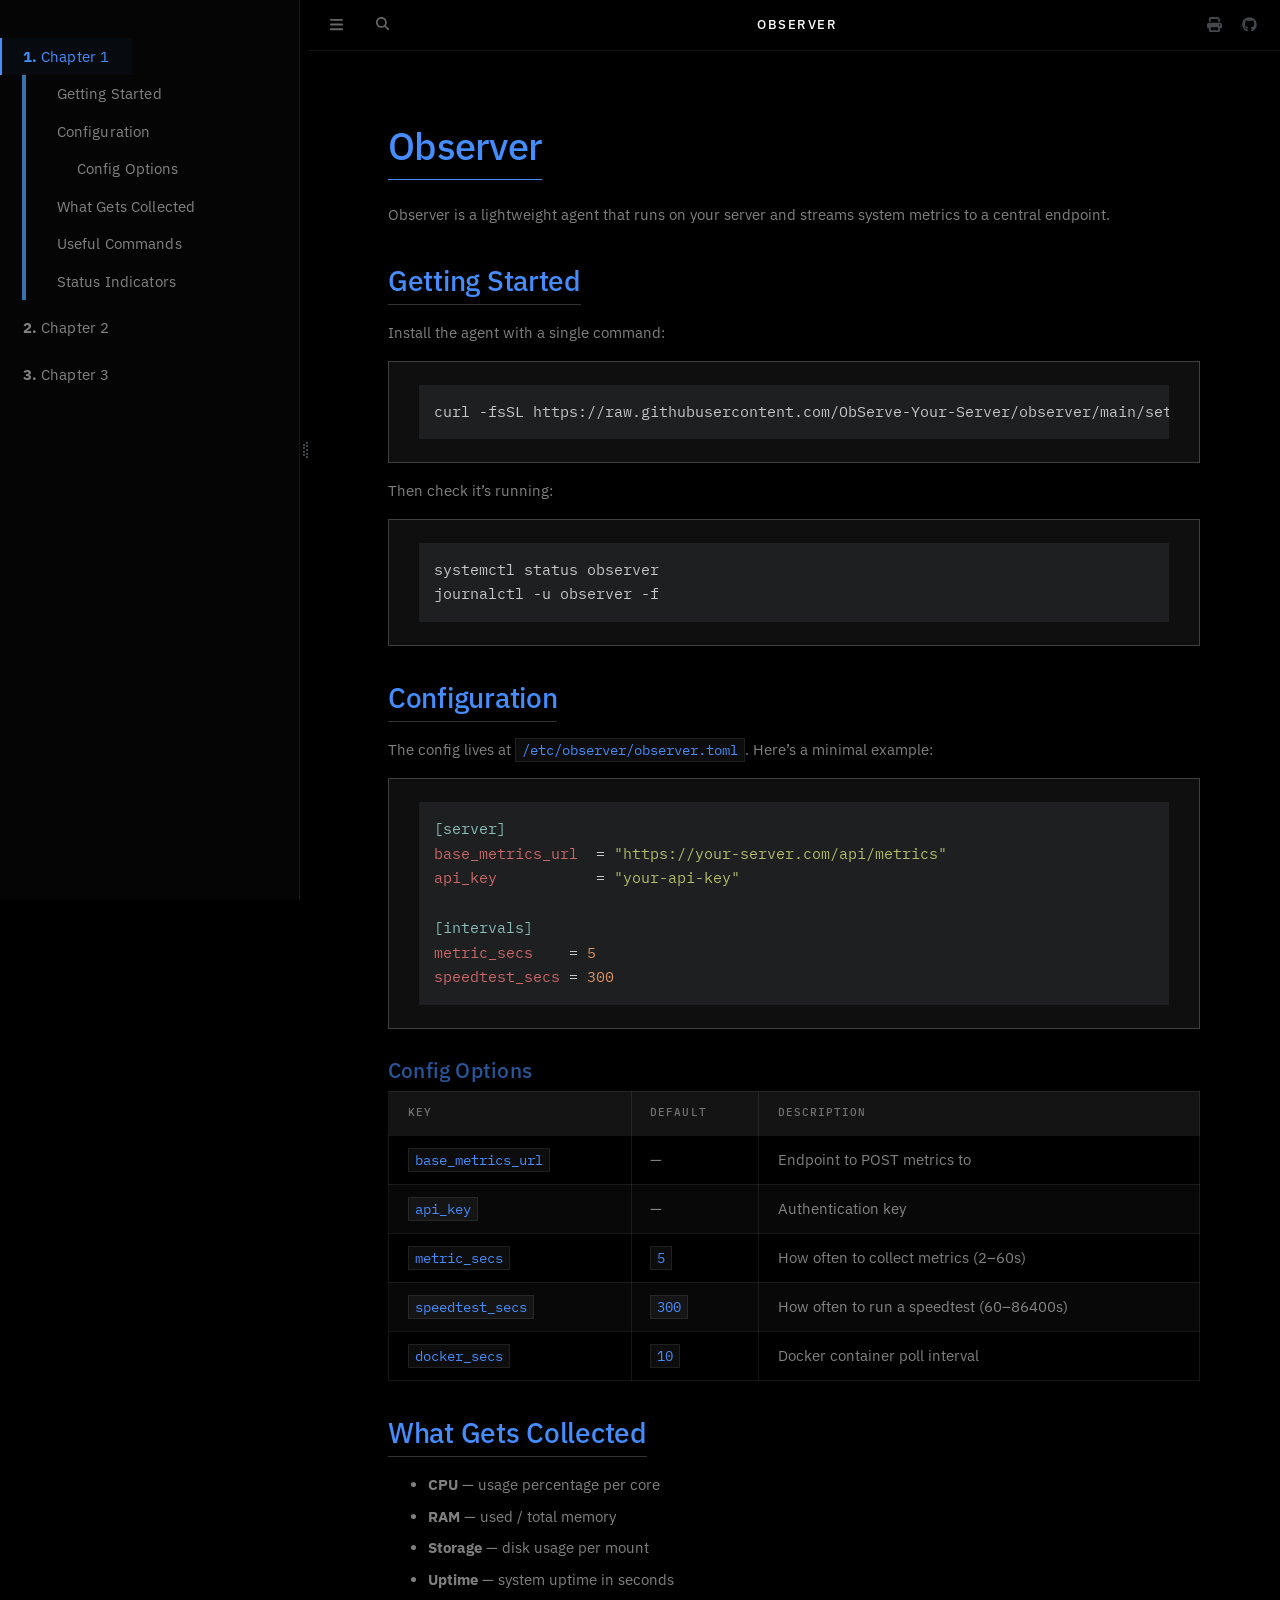
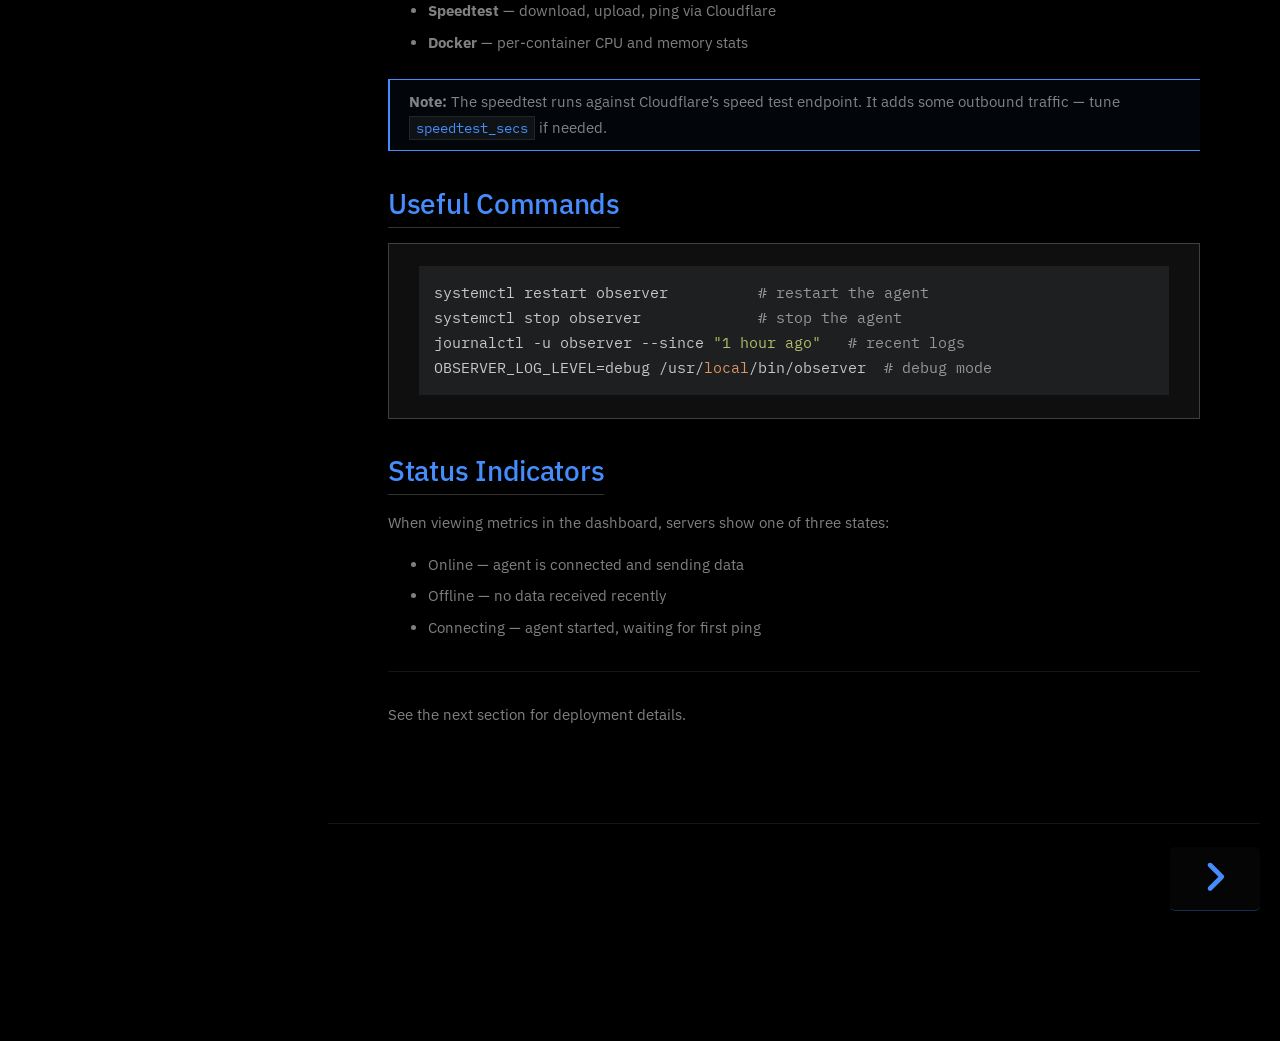
==== commit 99623c8e: "deploy: 9c3e0cfe83806ba84e511a5dca5ad6c625806748" ====
--- a/index.html
+++ b/index.html
@@ -28,7 +28,7 @@
         <link rel="stylesheet" id="mdbook-ayu-highlight-css" href="ayu-highlight-3fdfc3ac.css">
 
         <!-- Custom theme stylesheets -->
-        <link rel="stylesheet" href="theme/custom-a62c9976.css">
+        <link rel="stylesheet" href="theme/custom-95890d83.css">
 
 
         <!-- Provide site root and default themes to javascript -->
--- a/theme/custom-95890d83.css
+++ b/theme/custom-95890d83.css
@@ -0,0 +1,591 @@
+/* ============================================
+   Observer Docs — Custom Theme
+   Styled after observe.vision
+
+   SCALE: change --base only to resize everything.
+   ============================================ */
+
+@import url('https://fonts.googleapis.com/css2?family=IBM+Plex+Mono:wght@400;500&family=IBM+Plex+Sans:ital,wght@0,300;0,400;0,500;0,600;0,700;1,400&display=swap');
+
+/* ── Design tokens ── */
+:root {
+  /* Single source of truth for scale — change this to resize everything */
+  --base: 15px;
+
+  /* Proportional type scale (all relative to --base via rem) */
+  --text-xs:   0.7rem;   /* labels, badges     ~12px */
+  --text-sm:   0.85rem;  /* small UI           ~14px */
+  --text-base: 1rem;     /* body               ~17px */
+  --text-md:   1.15rem;  /* large body         ~20px */
+  --text-lg:   1.4rem;   /* h3                 ~24px */
+  --text-xl:   1.85rem;  /* h2                 ~31px */
+  --text-2xl:  2.5rem;   /* h1                 ~43px */
+
+  /* Colors */
+  --bg:             #000000;
+  --bg-sidebar:     #050505;
+  --bg-code:        #0f0f0f;
+  --bg-input:       #0d0d0d;
+
+  --text:           #ffffff;
+  --text-body:      rgba(255, 255, 255, 0.5);
+  --text-secondary: rgba(255, 255, 255, 0.7);
+  --text-muted:     rgba(255, 255, 255, 0.3);
+  --text-label:     rgba(255, 255, 255, 0.25);
+
+  --accent:         #458CFD;
+  --accent-green:   #45FD7C;
+  --accent-pink:    #FD4579;
+  --accent-yellow:  #F1BF45;
+
+  --border:         rgba(255, 255, 255, 0.08);
+  --border-mid:     rgba(255, 255, 255, 0.2);
+  --border-strong:  rgba(255, 255, 255, 0.5);
+  --border-accent:  rgba(69, 140, 253, 0.5);
+
+  --font-sans: 'IBM Plex Sans', Arial, Helvetica, sans-serif;
+  --font-mono: 'IBM Plex Mono', 'Courier New', monospace;
+}
+
+/* ── Force dark on all mdBook themes ── */
+.coal, .navy, .ayu, .rust, .light {
+  --bg:             #000000 !important;
+  --sidebar-bg:     #050505 !important;
+  --fg:             rgba(255, 255, 255, 0.5) !important;
+  --sidebar-fg:     rgba(255, 255, 255, 0.5) !important;
+  --sidebar-active: #458CFD !important;
+  --links:          #458CFD !important;
+  --inline-code-color: #458CFD !important;
+  --theme-hover:    rgba(255, 255, 255, 0.03) !important;
+  --quote-bg:       rgba(69, 140, 253, 0.04) !important;
+  --quote-border:   #458CFD !important;
+  --table-border-color: rgba(255, 255, 255, 0.08) !important;
+  --table-header-bg: rgba(255, 255, 255, 0.04) !important;
+  --table-alternate-bg: rgba(255, 255, 255, 0.02) !important;
+  --searchbar-bg:   #0d0d0d !important;
+  --searchbar-fg:   #ffffff !important;
+  --code-bg:        #0f0f0f !important;
+  --menu-bar-bg:    rgba(0, 0, 0, 0.92) !important;
+}
+
+/* ── Base ── */
+html {
+  font-size: var(--base) !important;
+}
+
+body {
+  background: var(--bg) !important;
+  color: var(--text-body) !important;
+  font-family: var(--font-sans) !important;
+  font-size: var(--text-base) !important;
+  line-height: 1.7 !important;
+}
+
+/* Force font size on all main content elements */
+.content main,
+.content main p,
+.content main li,
+.content main td,
+.content main blockquote {
+  font-size: var(--text-base) !important;
+  font-family: var(--font-sans) !important;
+}
+
+/* ── Menu bar ── */
+.menu-bar {
+  background: rgba(0, 0, 0, 0.92) !important;
+  border-bottom: 1px solid var(--border) !important;
+  backdrop-filter: blur(12px);
+  -webkit-backdrop-filter: blur(12px);
+}
+
+.menu-title {
+  color: var(--text) !important;
+  font-family: var(--font-sans) !important;
+  font-size: var(--text-sm) !important;
+  font-weight: 500 !important;
+  letter-spacing: 0.12em !important;
+  text-transform: uppercase;
+}
+
+.icon-button {
+  color: rgba(255, 255, 255, 0.4) !important;
+  border-radius: 0 !important;
+  transition: color 0.2s !important;
+}
+.icon-button:hover {
+  color: var(--text) !important;
+  background: transparent !important;
+}
+
+/* ── Sidebar ── */
+.sidebar,
+.sidebar-scrollbox {
+  background: var(--bg-sidebar) !important;
+  font-size: var(--base) !important;
+}
+
+.sidebar {
+  border-right: 1px solid var(--border) !important;
+}
+
+.sidebar-scrollbox {
+  padding: 1.5rem 0 !important;
+}
+
+.chapter li a {
+  color: rgba(255, 255, 255, 0.5) !important;
+  font-size: var(--text-base) !important;
+  font-family: var(--font-sans) !important;
+  letter-spacing: 0.01em !important;
+  border-radius: 0 !important;
+  padding: 0.55rem 1.5rem !important;
+  transition: color 0.2s, background 0.2s !important;
+  display: block;
+  line-height: 1.4;
+}
+.chapter li a:hover {
+  color: var(--text) !important;
+  background: rgba(255, 255, 255, 0.03) !important;
+}
+.chapter li a.active {
+  color: var(--accent) !important;
+  background: rgba(69, 140, 253, 0.04) !important;
+  border-left: 2px solid var(--accent) !important;
+  padding-left: calc(1.5rem - 2px) !important;
+}
+
+.chapter li.part-title {
+  color: rgba(255, 255, 255, 0.2) !important;
+  font-size: var(--text-xs) !important;
+  font-weight: 500 !important;
+  letter-spacing: 0.12em !important;
+  text-transform: uppercase;
+  font-family: var(--font-mono) !important;
+  padding: 1.75rem 1.5rem 0.5rem !important;
+}
+
+/* ── Content ── */
+.content {
+  background: var(--bg) !important;
+}
+
+.content main {
+  color: var(--text-body);
+  font-size: var(--text-base);
+  padding: 3rem 4rem 2rem;
+  max-width: 900px;
+}
+
+/* ── Headings ── */
+.content h1,
+.content h2,
+.content h3,
+.content h4,
+.content h5,
+.content h6 {
+  font-family: var(--font-sans) !important;
+  font-weight: 500;
+  line-height: 1.1;
+}
+
+.content h1 {
+  color: var(--accent);
+  font-size: var(--text-2xl) !important;
+  letter-spacing: -0.02em;
+  margin-top: 2rem;
+  margin-bottom: 1.5rem;
+  padding-bottom: 0.75rem;
+  display: table;
+  border-bottom: 1px solid var(--accent);
+}
+
+.content h1 a,
+.content h1 a:hover {
+  color: inherit !important;
+  border-bottom: none !important;
+  text-decoration: none !important;
+}
+
+.content h2 {
+  color: var(--accent);
+  font-size: var(--text-xl) !important;
+  letter-spacing: -0.01em;
+  margin-top: 2.5rem;
+  margin-bottom: 0.85rem;
+  padding-bottom: 0.5rem;
+  display: table;
+  border-bottom: 1px solid var(--border-mid);
+}
+
+.content h2 a,
+.content h2 a:hover {
+  color: inherit !important;
+  border-bottom: none !important;
+  text-decoration: none !important;
+}
+
+.content h3 {
+  color: rgba(69, 140, 253, 0.6);
+  font-size: var(--text-lg) !important;
+  letter-spacing: 0.01em;
+  margin-top: 2rem;
+  margin-bottom: 0.6rem;
+}
+
+.content h3 a,
+.content h3 a:hover {
+  color: inherit !important;
+  border-bottom: none !important;
+  text-decoration: none !important;
+}
+
+.content h4,
+.content h5,
+.content h6 {
+  color: rgba(255, 255, 255, 0.6);
+  font-size: var(--text-sm);
+  letter-spacing: 0.1em;
+  text-transform: uppercase;
+  font-family: var(--font-mono) !important;
+  margin-top: 1.5rem;
+}
+
+/* ── Body text & lists ── */
+.content p,
+.content ul,
+.content ol {
+  font-size: var(--text-base);
+  color: var(--text-body);
+  line-height: 1.75;
+}
+
+.content li {
+  margin-bottom: 0.35rem;
+}
+
+/* ── Links ── */
+.content a {
+  color: var(--accent) !important;
+  text-decoration: none;
+  border-bottom: 1px solid rgba(69, 140, 253, 0.3);
+  transition: color 0.2s, border-color 0.2s;
+}
+.content a:hover {
+  color: var(--text) !important;
+  border-bottom-color: rgba(255, 255, 255, 0.4);
+}
+
+/* ── Code ── */
+pre {
+  background: var(--bg-code) !important;
+  border: 1px solid var(--border-mid) !important;
+  border-radius: 0 !important;
+  padding: 1.5rem 2rem !important;
+  font-family: var(--font-mono) !important;
+  font-size: var(--text-base) !important;
+  line-height: 1.65 !important;
+}
+
+pre code {
+  font-family: var(--font-mono) !important;
+  font-size: var(--text-base) !important;
+}
+
+code {
+  font-family: var(--font-mono) !important;
+  font-size: var(--text-base) !important;
+}
+
+:not(pre) > code {
+  background: rgba(255, 255, 255, 0.05) !important;
+  border: 1px solid var(--border) !important;
+  border-radius: 0 !important;
+  color: var(--accent) !important;
+  padding: 0.15em 0.45em !important;
+  font-size: 0.9em !important;
+}
+
+.copy-button {
+  background: transparent !important;
+  border: 1px solid rgba(255, 255, 255, 0.12) !important;
+  color: rgba(255, 255, 255, 0.3) !important;
+  border-radius: 0 !important;
+  padding: 0.3rem 0.5rem !important;
+  cursor: pointer !important;
+  transition: color 0.2s, border-color 0.2s !important;
+}
+.copy-button:hover {
+  color: var(--accent) !important;
+  border-color: var(--border-accent) !important;
+  background: transparent !important;
+}
+
+/* ── Blockquotes ── */
+blockquote {
+  background: rgba(69, 140, 253, 0.04) !important;
+  border-left: 2px solid var(--accent) !important;
+  border-radius: 0 !important;
+  margin: 1.5rem 0 !important;
+  padding: 0.6rem 1.25rem !important;
+  color: var(--text-body) !important;
+  font-size: var(--text-base) !important;
+}
+blockquote p {
+  margin-top: 0 !important;
+  margin-bottom: 0 !important;
+}
+
+/* ── Tables ── */
+table {
+  border-collapse: collapse !important;
+  width: 100% !important;
+  font-size: var(--text-base) !important;
+}
+
+th {
+  background: rgba(255, 255, 255, 0.04) !important;
+  color: rgba(255, 255, 255, 0.4) !important;
+  font-size: var(--text-xs) !important;
+  font-weight: 500 !important;
+  letter-spacing: 0.1em !important;
+  text-transform: uppercase !important;
+  font-family: var(--font-mono) !important;
+  padding: 0.85rem 1.25rem !important;
+  border: 1px solid var(--border) !important;
+  text-align: left !important;
+}
+
+td {
+  padding: 0.75rem 1.25rem !important;
+  border: 1px solid var(--border) !important;
+  color: var(--text-body) !important;
+  font-size: var(--text-base) !important;
+}
+
+tr:nth-child(even) td {
+  background: rgba(255, 255, 255, 0.01) !important;
+}
+tr:hover td {
+  background: rgba(255, 255, 255, 0.025) !important;
+}
+
+/* ── Nav buttons (prev / next) ── */
+.nav-wrapper {
+  border-top: 1px solid var(--border) !important;
+  padding: 1.5rem 0 2rem !important;
+  display: flex;
+  justify-content: center;
+  gap: 1rem;
+}
+
+.nav-wrapper a.nav-chapters {
+  color: rgba(255, 255, 255, 0.35) !important;
+  font-size: var(--text-xs) !important;
+  font-family: var(--font-mono) !important;
+  letter-spacing: 0.08em !important;
+  text-transform: uppercase !important;
+  text-decoration: none !important;
+  border: 1px solid rgba(255, 255, 255, 0.15) !important;
+  padding: 0.65rem 1.25rem !important;
+  position: relative !important;
+  transition: color 0.2s, border-color 0.2s !important;
+  background: transparent !important;
+}
+.nav-wrapper a.nav-chapters:hover {
+  color: var(--text) !important;
+  border-color: rgba(255, 255, 255, 0.5) !important;
+  background: transparent !important;
+}
+
+.nav-wrapper a.nav-chapters::before,
+.nav-wrapper a.nav-chapters::after {
+  content: '';
+  position: absolute;
+  width: 6px;
+  height: 6px;
+  border-color: rgba(255, 255, 255, 0.3);
+  border-style: solid;
+  transition: border-color 0.2s, transform 0.2s;
+}
+.nav-wrapper a.nav-chapters:hover::before,
+.nav-wrapper a.nav-chapters:hover::after {
+  border-color: rgba(255, 255, 255, 0.7);
+}
+.previous a.nav-chapters::before { top: -1px; left: -1px; border-width: 1px 0 0 1px; }
+.previous a.nav-chapters:hover::before { transform: translate(-2px, -2px); }
+.previous a.nav-chapters::after  { bottom: -1px; right: -1px; border-width: 0 1px 1px 0; }
+.previous a.nav-chapters:hover::after  { transform: translate(2px, 2px); }
+.next a.nav-chapters::before { top: -1px; right: -1px; border-width: 1px 1px 0 0; }
+.next a.nav-chapters:hover::before { transform: translate(2px, -2px); }
+.next a.nav-chapters::after  { bottom: -1px; left: -1px; border-width: 0 0 1px 1px; }
+.next a.nav-chapters:hover::after  { transform: translate(-2px, 2px); }
+
+/* ── Search ── */
+#searchbar {
+  background: var(--bg-input) !important;
+  border: 1px solid var(--border) !important;
+  border-radius: 0 !important;
+  color: var(--text) !important;
+  font-family: var(--font-sans) !important;
+  font-size: var(--text-sm) !important;
+  padding: 0.6rem 1rem !important;
+  outline: none !important;
+  transition: border-color 0.2s !important;
+}
+#searchbar:focus {
+  border-color: rgba(255, 255, 255, 0.35) !important;
+}
+#searchbar::placeholder {
+  color: rgba(255, 255, 255, 0.2) !important;
+  font-family: var(--font-mono) !important;
+  font-size: var(--text-sm) !important;
+  letter-spacing: 0.04em !important;
+}
+
+.searchresults-outer {
+  background: var(--bg) !important;
+  border: 1px solid var(--border-mid) !important;
+  border-radius: 0 !important;
+}
+.searchresults-header {
+  color: var(--text-label) !important;
+  font-size: var(--text-xs) !important;
+  letter-spacing: 0.1em !important;
+  text-transform: uppercase !important;
+  font-family: var(--font-mono) !important;
+  padding: 0.75rem 1rem !important;
+  border-bottom: 1px solid var(--border) !important;
+}
+#searchresults li { border-bottom: 1px solid var(--border) !important; }
+#searchresults a {
+  color: var(--text-secondary) !important;
+  font-size: var(--text-sm) !important;
+  padding: 0.65rem 1rem !important;
+  transition: color 0.2s, background 0.2s !important;
+  display: block;
+}
+#searchresults a:hover {
+  color: var(--text) !important;
+  background: rgba(255, 255, 255, 0.03) !important;
+  border-bottom: none !important;
+}
+.teaser {
+  color: var(--text-muted) !important;
+  font-size: var(--text-xs) !important;
+  font-family: var(--font-mono) !important;
+}
+
+mark {
+  background: rgba(69, 140, 253, 0.18) !important;
+  color: var(--accent) !important;
+  border-radius: 0 !important;
+  padding: 0.05em 0.2em !important;
+}
+
+/* ── Theme popup ── */
+.theme-popup {
+  background: var(--bg) !important;
+  border: 1px solid var(--border-mid) !important;
+  border-radius: 0 !important;
+  padding: 0.2rem 0 !important;
+}
+.theme-popup .theme {
+  color: rgba(255, 255, 255, 0.4) !important;
+  font-family: var(--font-mono) !important;
+  font-size: var(--text-sm) !important;
+  letter-spacing: 0.06em !important;
+  border-radius: 0 !important;
+  transition: color 0.2s, background 0.2s !important;
+}
+.theme-popup .theme:hover,
+.theme-popup .theme-selected {
+  color: var(--text) !important;
+  background: rgba(255, 255, 255, 0.05) !important;
+}
+
+/* ── HR ── */
+hr {
+  border: none !important;
+  border-top: 1px solid var(--border) !important;
+  margin: 2rem 0 !important;
+}
+
+/* ── Scrollbar ── */
+::-webkit-scrollbar { width: 4px; height: 4px; }
+::-webkit-scrollbar-track { background: var(--bg); }
+::-webkit-scrollbar-thumb { background: rgba(255, 255, 255, 0.12); }
+::-webkit-scrollbar-thumb:hover { background: rgba(255, 255, 255, 0.25); }
+
+/* ── Hide side nav arrows ── */
+.nav-wide-wrapper {
+  display: none !important;
+}
+
+/* ── Hide theme switcher ── */
+#mdbook-theme-toggle,
+.theme-popup {
+  display: none !important;
+}
+
+/* ── Selection ── */
+::selection {
+  background: rgba(69, 140, 253, 0.25);
+  color: var(--text);
+}
+
+/* ── Mobile ── */
+@media only screen and (max-width: 768px) {
+  html {
+    font-size: 14px !important;
+  }
+
+  .content main {
+    padding: 1.5rem 1.25rem 1rem !important;
+    max-width: 100% !important;
+  }
+
+  .content h1 { font-size: 1.6rem !important; }
+  .content h2 { font-size: 1.3rem !important; }
+  .content h3 { font-size: 1.1rem !important; }
+
+  pre {
+    padding: 1rem 1rem !important;
+    font-size: 0.8rem !important;
+    overflow-x: auto;
+  }
+
+  pre code {
+    font-size: 0.8rem !important;
+  }
+
+  table {
+    display: block;
+    overflow-x: auto;
+    -webkit-overflow-scrolling: touch;
+  }
+
+  .nav-wrapper {
+    padding: 1rem 1.25rem 2rem !important;
+    flex-direction: row !important;
+    justify-content: space-between !important;
+    gap: 0.5rem !important;
+  }
+
+  .nav-wrapper a.nav-chapters,
+  .nav-wrapper a.mobile-nav-chapters {
+    padding: 0.5rem 0.85rem !important;
+    font-size: 0.65rem !important;
+    max-width: 45% !important;
+    text-align: center !important;
+  }
+
+  .chapter li a {
+    padding: 0.7rem 1rem !important;
+    font-size: 0.9rem !important;
+  }
+
+  .menu-title {
+    font-size: 0.75rem !important;
+  }
+}
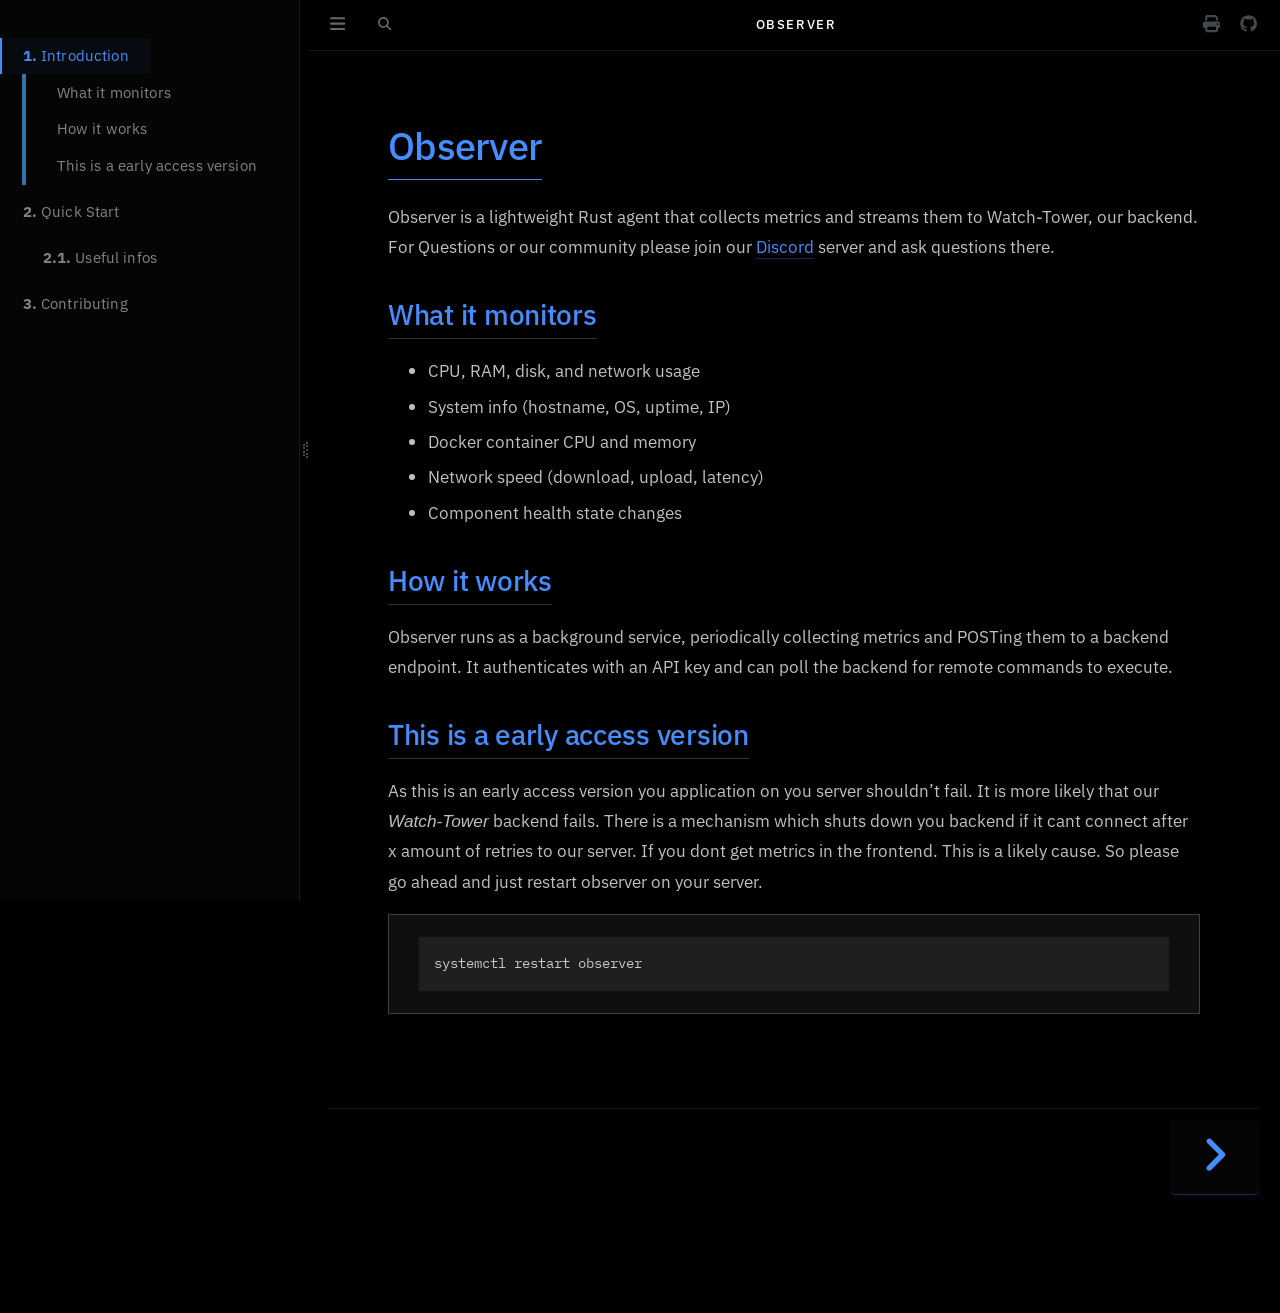
==== commit fa1ec056: "deploy: 4df833af482c8251d82e24a82cfb9e220eb454a8" ====
--- a/index.html
+++ b/index.html
@@ -3,7 +3,7 @@
     <head>
         <!-- Book generated using mdBook -->
         <meta charset="UTF-8">
-        <title>Chapter 1 - Observer</title>
+        <title>Introduction - Observer</title>
 
 
         <!-- Custom HTML head -->
@@ -28,7 +28,7 @@
         <link rel="stylesheet" id="mdbook-ayu-highlight-css" href="ayu-highlight-3fdfc3ac.css">
 
         <!-- Custom theme stylesheets -->
-        <link rel="stylesheet" href="theme/custom-95890d83.css">
+        <link rel="stylesheet" href="theme/custom-a6d3a2ab.css">
 
 
         <!-- Provide site root and default themes to javascript -->
@@ -36,10 +36,10 @@
             const path_to_root = "";
             const default_light_theme = "coal";
             const default_dark_theme = "coal";
-            window.path_to_searchindex_js = "searchindex-f69ef9e9.js";
+            window.path_to_searchindex_js = "searchindex-f513556d.js";
         </script>
         <!-- Start loading toc.js asap -->
-        <script src="toc-3fa54c7d.js"></script>
+        <script src="toc-c7b58e43.js"></script>
     </head>
     <body>
     <div id="mdbook-help-container">
@@ -179,74 +179,32 @@
                 <div id="mdbook-content" class="content">
                     <main>
                         <h1 id="observer"><a class="header" href="#observer">Observer</a></h1>
-<p>Observer is a lightweight agent that runs on your server and streams system metrics to a central endpoint.</p>
-<h2 id="getting-started"><a class="header" href="#getting-started">Getting Started</a></h2>
-<p>Install the agent with a single command:</p>
-<pre><code class="language-sh">curl -fsSL https://raw.githubusercontent.com/ObServe-Your-Server/observer/main/setup/deploy.sh | sudo bash
+<p>Observer is a lightweight Rust agent that collects metrics and streams them to Watch-Tower, our backend.
+For Questions or our community please join our <a href="https://discord.gg/Xnh7nKdsnM">Discord</a> server and ask questions there.</p>
+<h2 id="what-it-monitors"><a class="header" href="#what-it-monitors">What it monitors</a></h2>
+<ul>
+<li>CPU, RAM, disk, and network usage</li>
+<li>System info (hostname, OS, uptime, IP)</li>
+<li>Docker container CPU and memory</li>
+<li>Network speed (download, upload, latency)</li>
+<li>Component health state changes</li>
+</ul>
+<h2 id="how-it-works"><a class="header" href="#how-it-works">How it works</a></h2>
+<p>Observer runs as a background service, periodically collecting metrics and POSTing them to
+a backend endpoint. It authenticates with an API key and can poll the backend for
+remote commands to execute.</p>
+<h2 id="this-is-a-early-access-version"><a class="header" href="#this-is-a-early-access-version">This is a early access version</a></h2>
+<p>As this is an early access version you application on you server shouldn’t fail. It is more likely
+that our <em>Watch-Tower</em> backend fails. There is a mechanism which shuts down you backend if it cant connect after x amount of retries to our server. If you dont get metrics in the frontend. This is a likely cause. So please go ahead and just restart observer on your server.</p>
+<pre><code class="language-sh">systemctl restart observer
 </code></pre>
-<p>Then check it’s running:</p>
-<pre><code class="language-sh">systemctl status observer
-journalctl -u observer -f
-</code></pre>
-<h2 id="configuration"><a class="header" href="#configuration">Configuration</a></h2>
-<p>The config lives at <code>/etc/observer/observer.toml</code>. Here’s a minimal example:</p>
-<pre><code class="language-toml">[server]
-base_metrics_url  = "https://your-server.com/api/metrics"
-api_key           = "your-api-key"
-
-[intervals]
-metric_secs    = 5
-speedtest_secs = 300
-</code></pre>
-<h3 id="config-options"><a class="header" href="#config-options">Config Options</a></h3>
-<div class="table-wrapper">
-<table>
-<thead>
-<tr><th>Key</th><th>Default</th><th>Description</th></tr>
-</thead>
-<tbody>
-<tr><td><code>base_metrics_url</code></td><td>—</td><td>Endpoint to POST metrics to</td></tr>
-<tr><td><code>api_key</code></td><td>—</td><td>Authentication key</td></tr>
-<tr><td><code>metric_secs</code></td><td><code>5</code></td><td>How often to collect metrics (2–60s)</td></tr>
-<tr><td><code>speedtest_secs</code></td><td><code>300</code></td><td>How often to run a speedtest (60–86400s)</td></tr>
-<tr><td><code>docker_secs</code></td><td><code>10</code></td><td>Docker container poll interval</td></tr>
-</tbody>
-</table>
-</div>
-<h2 id="what-gets-collected"><a class="header" href="#what-gets-collected">What Gets Collected</a></h2>
-<ul>
-<li><strong>CPU</strong> — usage percentage per core</li>
-<li><strong>RAM</strong> — used / total memory</li>
-<li><strong>Storage</strong> — disk usage per mount</li>
-<li><strong>Uptime</strong> — system uptime in seconds</li>
-<li><strong>Speedtest</strong> — download, upload, ping via Cloudflare</li>
-<li><strong>Docker</strong> — per-container CPU and memory stats</li>
-</ul>
-<blockquote>
-<p><strong>Note:</strong> The speedtest runs against Cloudflare’s speed test endpoint. It adds some outbound traffic — tune <code>speedtest_secs</code> if needed.</p>
-</blockquote>
-<h2 id="useful-commands"><a class="header" href="#useful-commands">Useful Commands</a></h2>
-<pre><code class="language-sh">systemctl restart observer          # restart the agent
-systemctl stop observer             # stop the agent
-journalctl -u observer --since "1 hour ago"   # recent logs
-OBSERVER_LOG_LEVEL=debug /usr/local/bin/observer  # debug mode
-</code></pre>
-<h2 id="status-indicators"><a class="header" href="#status-indicators">Status Indicators</a></h2>
-<p>When viewing metrics in the dashboard, servers show one of three states:</p>
-<ul>
-<li>Online — agent is connected and sending data</li>
-<li>Offline — no data received recently</li>
-<li>Connecting — agent started, waiting for first ping</li>
-</ul>
-<hr>
-<p>See the next section for deployment details.</p>
 
                     </main>
 
                     <nav class="nav-wrapper" aria-label="Page navigation">
                         <!-- Mobile navigation buttons -->
 
-                            <a rel="next prefetch" href="chapter_2.html" class="mobile-nav-chapters next" title="Next chapter" aria-label="Next chapter" aria-keyshortcuts="Right">
+                            <a rel="next prefetch" href="getting-started/installation.html" class="mobile-nav-chapters next" title="Next chapter" aria-label="Next chapter" aria-keyshortcuts="Right">
                                 <span class=fa-svg><svg xmlns="http://www.w3.org/2000/svg" viewBox="0 0 320 512"><!--! Font Awesome Free 6.2.0 by @fontawesome - https://fontawesome.com License - https://fontawesome.com/license/free (Icons: CC BY 4.0, Fonts: SIL OFL 1.1, Code: MIT License) Copyright 2022 Fonticons, Inc. --><path d="M278.6 233.4c12.5 12.5 12.5 32.8 0 45.3l-160 160c-12.5 12.5-32.8 12.5-45.3 0s-12.5-32.8 0-45.3L210.7 256 73.4 118.6c-12.5-12.5-12.5-32.8 0-45.3s32.8-12.5 45.3 0l160 160z"/></svg></span>
                             </a>
 
@@ -257,7 +215,7 @@
 
             <nav class="nav-wide-wrapper" aria-label="Page navigation">
 
-                    <a rel="next prefetch" href="chapter_2.html" class="nav-chapters next" title="Next chapter" aria-label="Next chapter" aria-keyshortcuts="Right">
+                    <a rel="next prefetch" href="getting-started/installation.html" class="nav-chapters next" title="Next chapter" aria-label="Next chapter" aria-keyshortcuts="Right">
                         <span class=fa-svg><svg xmlns="http://www.w3.org/2000/svg" viewBox="0 0 320 512"><!--! Font Awesome Free 6.2.0 by @fontawesome - https://fontawesome.com License - https://fontawesome.com/license/free (Icons: CC BY 4.0, Fonts: SIL OFL 1.1, Code: MIT License) Copyright 2022 Fonticons, Inc. --><path d="M278.6 233.4c12.5 12.5 12.5 32.8 0 45.3l-160 160c-12.5 12.5-32.8 12.5-45.3 0s-12.5-32.8 0-45.3L210.7 256 73.4 118.6c-12.5-12.5-12.5-32.8 0-45.3s32.8-12.5 45.3 0l160 160z"/></svg></span>
                     </a>
             </nav>
--- a/theme/custom-a6d3a2ab.css
+++ b/theme/custom-a6d3a2ab.css
@@ -0,0 +1,591 @@
+/* ============================================
+   Observer Docs — Custom Theme
+   Styled after observe.vision
+
+   SCALE: change --base only to resize everything.
+   ============================================ */
+
+@import url('https://fonts.googleapis.com/css2?family=IBM+Plex+Mono:wght@400;500&family=IBM+Plex+Sans:ital,wght@0,300;0,400;0,500;0,600;0,700;1,400&display=swap');
+
+/* ── Design tokens ── */
+:root {
+  /* Single source of truth for scale — change this to resize everything */
+  --base: 15px;
+
+  /* Proportional type scale (all relative to --base via rem) */
+  --text-xs:   0.7rem;   /* labels, badges     ~12px */
+  --text-sm:   0.85rem;  /* small UI           ~14px */
+  --text-base: 1.15rem;  /* body               ~17px */
+  --text-md:   1.15rem;  /* large body         ~20px */
+  --text-lg:   1.4rem;   /* h3                 ~24px */
+  --text-xl:   1.85rem;  /* h2                 ~31px */
+  --text-2xl:  2.5rem;   /* h1                 ~43px */
+
+  /* Colors */
+  --bg:             #000000;
+  --bg-sidebar:     #050505;
+  --bg-code:        #0f0f0f;
+  --bg-input:       #0d0d0d;
+
+  --text:           #ffffff;
+  --text-body:      rgba(255, 255, 255, 0.75);
+  --text-secondary: rgba(255, 255, 255, 0.7);
+  --text-muted:     rgba(255, 255, 255, 0.3);
+  --text-label:     rgba(255, 255, 255, 0.25);
+
+  --accent:         #458CFD;
+  --accent-green:   #45FD7C;
+  --accent-pink:    #FD4579;
+  --accent-yellow:  #F1BF45;
+
+  --border:         rgba(255, 255, 255, 0.08);
+  --border-mid:     rgba(255, 255, 255, 0.2);
+  --border-strong:  rgba(255, 255, 255, 0.5);
+  --border-accent:  rgba(69, 140, 253, 0.5);
+
+  --font-sans: 'IBM Plex Sans', Arial, Helvetica, sans-serif;
+  --font-mono: 'IBM Plex Mono', 'Courier New', monospace;
+}
+
+/* ── Force dark on all mdBook themes ── */
+.coal, .navy, .ayu, .rust, .light {
+  --bg:             #000000 !important;
+  --sidebar-bg:     #050505 !important;
+  --fg:             rgba(255, 255, 255, 0.75) !important;
+  --sidebar-fg:     rgba(255, 255, 255, 0.5) !important;
+  --sidebar-active: #458CFD !important;
+  --links:          #458CFD !important;
+  --inline-code-color: #458CFD !important;
+  --theme-hover:    rgba(255, 255, 255, 0.03) !important;
+  --quote-bg:       rgba(69, 140, 253, 0.04) !important;
+  --quote-border:   #458CFD !important;
+  --table-border-color: rgba(255, 255, 255, 0.08) !important;
+  --table-header-bg: rgba(255, 255, 255, 0.04) !important;
+  --table-alternate-bg: rgba(255, 255, 255, 0.02) !important;
+  --searchbar-bg:   #0d0d0d !important;
+  --searchbar-fg:   #ffffff !important;
+  --code-bg:        #0f0f0f !important;
+  --menu-bar-bg:    rgba(0, 0, 0, 0.92) !important;
+}
+
+/* ── Base ── */
+html {
+  font-size: var(--base) !important;
+}
+
+body {
+  background: var(--bg) !important;
+  color: var(--text-body) !important;
+  font-family: var(--font-sans) !important;
+  font-size: var(--text-base) !important;
+  line-height: 1.7 !important;
+}
+
+/* Force font size on all main content elements */
+.content main,
+.content main p,
+.content main li,
+.content main td,
+.content main blockquote {
+  font-size: var(--text-base) !important;
+  font-family: var(--font-sans) !important;
+}
+
+/* ── Menu bar ── */
+.menu-bar {
+  background: rgba(0, 0, 0, 0.92) !important;
+  border-bottom: 1px solid var(--border) !important;
+  backdrop-filter: blur(12px);
+  -webkit-backdrop-filter: blur(12px);
+}
+
+.menu-title {
+  color: var(--text) !important;
+  font-family: var(--font-sans) !important;
+  font-size: var(--text-sm) !important;
+  font-weight: 500 !important;
+  letter-spacing: 0.12em !important;
+  text-transform: uppercase;
+}
+
+.icon-button {
+  color: rgba(255, 255, 255, 0.4) !important;
+  border-radius: 0 !important;
+  transition: color 0.2s !important;
+}
+.icon-button:hover {
+  color: var(--text) !important;
+  background: transparent !important;
+}
+
+/* ── Sidebar ── */
+.sidebar,
+.sidebar-scrollbox {
+  background: var(--bg-sidebar) !important;
+  font-size: var(--base) !important;
+}
+
+.sidebar {
+  border-right: 1px solid var(--border) !important;
+}
+
+.sidebar-scrollbox {
+  padding: 1.5rem 0 !important;
+}
+
+.chapter li a {
+  color: rgba(255, 255, 255, 0.5) !important;
+  font-size: 0.97rem !important;
+  font-family: var(--font-sans) !important;
+  letter-spacing: 0.01em !important;
+  border-radius: 0 !important;
+  padding: 0.55rem 1.5rem !important;
+  transition: color 0.2s, background 0.2s !important;
+  display: block;
+  line-height: 1.4;
+}
+.chapter li a:hover {
+  color: var(--text) !important;
+  background: rgba(255, 255, 255, 0.03) !important;
+}
+.chapter li a.active {
+  color: var(--accent) !important;
+  background: rgba(69, 140, 253, 0.04) !important;
+  border-left: 2px solid var(--accent) !important;
+  padding-left: calc(1.5rem - 2px) !important;
+}
+
+.chapter li.part-title {
+  color: rgba(255, 255, 255, 0.2) !important;
+  font-size: var(--text-xs) !important;
+  font-weight: 500 !important;
+  letter-spacing: 0.12em !important;
+  text-transform: uppercase;
+  font-family: var(--font-mono) !important;
+  padding: 1.75rem 1.5rem 0.5rem !important;
+}
+
+/* ── Content ── */
+.content {
+  background: var(--bg) !important;
+}
+
+.content main {
+  color: var(--text-body);
+  font-size: var(--text-base);
+  padding: 3rem 4rem 2rem;
+  max-width: 900px;
+}
+
+/* ── Headings ── */
+.content h1,
+.content h2,
+.content h3,
+.content h4,
+.content h5,
+.content h6 {
+  font-family: var(--font-sans) !important;
+  font-weight: 500;
+  line-height: 1.1;
+}
+
+.content h1 {
+  color: var(--accent);
+  font-size: var(--text-2xl) !important;
+  letter-spacing: -0.02em;
+  margin-top: 2rem;
+  margin-bottom: 1.5rem;
+  padding-bottom: 0.75rem;
+  display: table;
+  border-bottom: 1px solid var(--accent);
+}
+
+.content h1 a,
+.content h1 a:hover {
+  color: inherit !important;
+  border-bottom: none !important;
+  text-decoration: none !important;
+}
+
+.content h2 {
+  color: var(--accent);
+  font-size: var(--text-xl) !important;
+  letter-spacing: -0.01em;
+  margin-top: 2.5rem;
+  margin-bottom: 0.85rem;
+  padding-bottom: 0.5rem;
+  display: table;
+  border-bottom: 1px solid var(--border-mid);
+}
+
+.content h2 a,
+.content h2 a:hover {
+  color: inherit !important;
+  border-bottom: none !important;
+  text-decoration: none !important;
+}
+
+.content h3 {
+  color: rgba(69, 140, 253, 0.6);
+  font-size: var(--text-lg) !important;
+  letter-spacing: 0.01em;
+  margin-top: 2rem;
+  margin-bottom: 0.6rem;
+}
+
+.content h3 a,
+.content h3 a:hover {
+  color: inherit !important;
+  border-bottom: none !important;
+  text-decoration: none !important;
+}
+
+.content h4,
+.content h5,
+.content h6 {
+  color: rgba(255, 255, 255, 0.6);
+  font-size: var(--text-sm);
+  letter-spacing: 0.1em;
+  text-transform: uppercase;
+  font-family: var(--font-mono) !important;
+  margin-top: 1.5rem;
+}
+
+/* ── Body text & lists ── */
+.content p,
+.content ul,
+.content ol {
+  font-size: var(--text-base);
+  color: var(--text-body);
+  line-height: 1.75;
+}
+
+.content li {
+  margin-bottom: 0.35rem;
+}
+
+/* ── Links ── */
+.content a {
+  color: var(--accent) !important;
+  text-decoration: none;
+  border-bottom: 1px solid rgba(69, 140, 253, 0.3);
+  transition: color 0.2s, border-color 0.2s;
+}
+.content a:hover {
+  color: var(--text) !important;
+  border-bottom-color: rgba(255, 255, 255, 0.4);
+}
+
+/* ── Code ── */
+pre {
+  background: var(--bg-code) !important;
+  border: 1px solid var(--border-mid) !important;
+  border-radius: 0 !important;
+  padding: 1.5rem 2rem !important;
+  font-family: var(--font-mono) !important;
+  font-size: 0.93rem !important;
+  line-height: 1.65 !important;
+}
+
+pre code {
+  font-family: var(--font-mono) !important;
+  font-size: 0.93rem !important;
+}
+
+code {
+  font-family: var(--font-mono) !important;
+  font-size: 0.93rem !important;
+}
+
+:not(pre) > code {
+  background: rgba(255, 255, 255, 0.05) !important;
+  border: 1px solid var(--border) !important;
+  border-radius: 0 !important;
+  color: var(--accent) !important;
+  padding: 0.15em 0.45em !important;
+  font-size: 0.9em !important;
+}
+
+.copy-button {
+  background: transparent !important;
+  border: 1px solid rgba(255, 255, 255, 0.12) !important;
+  color: rgba(255, 255, 255, 0.3) !important;
+  border-radius: 0 !important;
+  padding: 0.3rem 0.5rem !important;
+  cursor: pointer !important;
+  transition: color 0.2s, border-color 0.2s !important;
+}
+.copy-button:hover {
+  color: var(--accent) !important;
+  border-color: var(--border-accent) !important;
+  background: transparent !important;
+}
+
+/* ── Blockquotes ── */
+blockquote {
+  background: rgba(69, 140, 253, 0.04) !important;
+  border-left: 2px solid var(--accent) !important;
+  border-radius: 0 !important;
+  margin: 1.5rem 0 !important;
+  padding: 0.6rem 1.25rem !important;
+  color: var(--text-body) !important;
+  font-size: var(--text-base) !important;
+}
+blockquote p {
+  margin-top: 0 !important;
+  margin-bottom: 0 !important;
+}
+
+/* ── Tables ── */
+table {
+  border-collapse: collapse !important;
+  width: 100% !important;
+  font-size: var(--text-base) !important;
+}
+
+th {
+  background: rgba(255, 255, 255, 0.04) !important;
+  color: rgba(255, 255, 255, 0.4) !important;
+  font-size: var(--text-xs) !important;
+  font-weight: 500 !important;
+  letter-spacing: 0.1em !important;
+  text-transform: uppercase !important;
+  font-family: var(--font-mono) !important;
+  padding: 0.85rem 1.25rem !important;
+  border: 1px solid var(--border) !important;
+  text-align: left !important;
+}
+
+td {
+  padding: 0.75rem 1.25rem !important;
+  border: 1px solid var(--border) !important;
+  color: var(--text-body) !important;
+  font-size: var(--text-base) !important;
+}
+
+tr:nth-child(even) td {
+  background: rgba(255, 255, 255, 0.01) !important;
+}
+tr:hover td {
+  background: rgba(255, 255, 255, 0.025) !important;
+}
+
+/* ── Nav buttons (prev / next) ── */
+.nav-wrapper {
+  border-top: 1px solid var(--border) !important;
+  padding: 0.75rem 0 1.25rem !important;
+  display: flex;
+  justify-content: center;
+  gap: 0.75rem;
+}
+
+.nav-wrapper a.nav-chapters {
+  color: rgba(255, 255, 255, 0.35) !important;
+  font-size: 0.6rem !important;
+  font-family: var(--font-mono) !important;
+  letter-spacing: 0.08em !important;
+  text-transform: uppercase !important;
+  text-decoration: none !important;
+  border: 1px solid rgba(255, 255, 255, 0.15) !important;
+  padding: 0.3rem 0.65rem !important;
+  position: relative !important;
+  transition: color 0.2s, border-color 0.2s !important;
+  background: transparent !important;
+}
+.nav-wrapper a.nav-chapters:hover {
+  color: var(--text) !important;
+  border-color: rgba(255, 255, 255, 0.5) !important;
+  background: transparent !important;
+}
+
+.nav-wrapper a.nav-chapters::before,
+.nav-wrapper a.nav-chapters::after {
+  content: '';
+  position: absolute;
+  width: 4px;
+  height: 4px;
+  border-color: rgba(255, 255, 255, 0.3);
+  border-style: solid;
+  transition: border-color 0.2s, transform 0.2s;
+}
+.nav-wrapper a.nav-chapters:hover::before,
+.nav-wrapper a.nav-chapters:hover::after {
+  border-color: rgba(255, 255, 255, 0.7);
+}
+.previous a.nav-chapters::before { top: -1px; left: -1px; border-width: 1px 0 0 1px; }
+.previous a.nav-chapters:hover::before { transform: translate(-2px, -2px); }
+.previous a.nav-chapters::after  { bottom: -1px; right: -1px; border-width: 0 1px 1px 0; }
+.previous a.nav-chapters:hover::after  { transform: translate(2px, 2px); }
+.next a.nav-chapters::before { top: -1px; right: -1px; border-width: 1px 1px 0 0; }
+.next a.nav-chapters:hover::before { transform: translate(2px, -2px); }
+.next a.nav-chapters::after  { bottom: -1px; left: -1px; border-width: 0 0 1px 1px; }
+.next a.nav-chapters:hover::after  { transform: translate(-2px, 2px); }
+
+/* ── Search ── */
+#searchbar {
+  background: var(--bg-input) !important;
+  border: 1px solid var(--border) !important;
+  border-radius: 0 !important;
+  color: var(--text) !important;
+  font-family: var(--font-sans) !important;
+  font-size: var(--text-sm) !important;
+  padding: 0.6rem 1rem !important;
+  outline: none !important;
+  transition: border-color 0.2s !important;
+}
+#searchbar:focus {
+  border-color: rgba(255, 255, 255, 0.35) !important;
+}
+#searchbar::placeholder {
+  color: rgba(255, 255, 255, 0.2) !important;
+  font-family: var(--font-mono) !important;
+  font-size: var(--text-sm) !important;
+  letter-spacing: 0.04em !important;
+}
+
+.searchresults-outer {
+  background: var(--bg) !important;
+  border: 1px solid var(--border-mid) !important;
+  border-radius: 0 !important;
+}
+.searchresults-header {
+  color: var(--text-label) !important;
+  font-size: var(--text-xs) !important;
+  letter-spacing: 0.1em !important;
+  text-transform: uppercase !important;
+  font-family: var(--font-mono) !important;
+  padding: 0.75rem 1rem !important;
+  border-bottom: 1px solid var(--border) !important;
+}
+#searchresults li { border-bottom: 1px solid var(--border) !important; }
+#searchresults a {
+  color: var(--text-secondary) !important;
+  font-size: var(--text-sm) !important;
+  padding: 0.65rem 1rem !important;
+  transition: color 0.2s, background 0.2s !important;
+  display: block;
+}
+#searchresults a:hover {
+  color: var(--text) !important;
+  background: rgba(255, 255, 255, 0.03) !important;
+  border-bottom: none !important;
+}
+.teaser {
+  color: var(--text-muted) !important;
+  font-size: var(--text-xs) !important;
+  font-family: var(--font-mono) !important;
+}
+
+mark {
+  background: rgba(69, 140, 253, 0.18) !important;
+  color: var(--accent) !important;
+  border-radius: 0 !important;
+  padding: 0.05em 0.2em !important;
+}
+
+/* ── Theme popup ── */
+.theme-popup {
+  background: var(--bg) !important;
+  border: 1px solid var(--border-mid) !important;
+  border-radius: 0 !important;
+  padding: 0.2rem 0 !important;
+}
+.theme-popup .theme {
+  color: rgba(255, 255, 255, 0.4) !important;
+  font-family: var(--font-mono) !important;
+  font-size: var(--text-sm) !important;
+  letter-spacing: 0.06em !important;
+  border-radius: 0 !important;
+  transition: color 0.2s, background 0.2s !important;
+}
+.theme-popup .theme:hover,
+.theme-popup .theme-selected {
+  color: var(--text) !important;
+  background: rgba(255, 255, 255, 0.05) !important;
+}
+
+/* ── HR ── */
+hr {
+  border: none !important;
+  border-top: 1px solid var(--border) !important;
+  margin: 2rem 0 !important;
+}
+
+/* ── Scrollbar ── */
+::-webkit-scrollbar { width: 4px; height: 4px; }
+::-webkit-scrollbar-track { background: var(--bg); }
+::-webkit-scrollbar-thumb { background: rgba(255, 255, 255, 0.12); }
+::-webkit-scrollbar-thumb:hover { background: rgba(255, 255, 255, 0.25); }
+
+/* ── Hide side nav arrows ── */
+.nav-wide-wrapper {
+  display: none !important;
+}
+
+/* ── Hide theme switcher ── */
+#mdbook-theme-toggle,
+.theme-popup {
+  display: none !important;
+}
+
+/* ── Selection ── */
+::selection {
+  background: rgba(69, 140, 253, 0.25);
+  color: var(--text);
+}
+
+/* ── Mobile ── */
+@media only screen and (max-width: 768px) {
+  html {
+    font-size: 14px !important;
+  }
+
+  .content main {
+    padding: 1.5rem 1.25rem 1rem !important;
+    max-width: 100% !important;
+  }
+
+  .content h1 { font-size: 1.6rem !important; }
+  .content h2 { font-size: 1.3rem !important; }
+  .content h3 { font-size: 1.1rem !important; }
+
+  pre {
+    padding: 1rem 1rem !important;
+    font-size: 0.8rem !important;
+    overflow-x: auto;
+  }
+
+  pre code {
+    font-size: 0.8rem !important;
+  }
+
+  table {
+    display: block;
+    overflow-x: auto;
+    -webkit-overflow-scrolling: touch;
+  }
+
+  .nav-wrapper {
+    padding: 1rem 1.25rem 2rem !important;
+    flex-direction: row !important;
+    justify-content: space-between !important;
+    gap: 0.5rem !important;
+  }
+
+  .nav-wrapper a.nav-chapters,
+  .nav-wrapper a.mobile-nav-chapters {
+    padding: 0.5rem 0.85rem !important;
+    font-size: 0.65rem !important;
+    max-width: 45% !important;
+    text-align: center !important;
+  }
+
+  .chapter li a {
+    padding: 0.7rem 1rem !important;
+    font-size: 0.9rem !important;
+  }
+
+  .menu-title {
+    font-size: 0.75rem !important;
+  }
+}
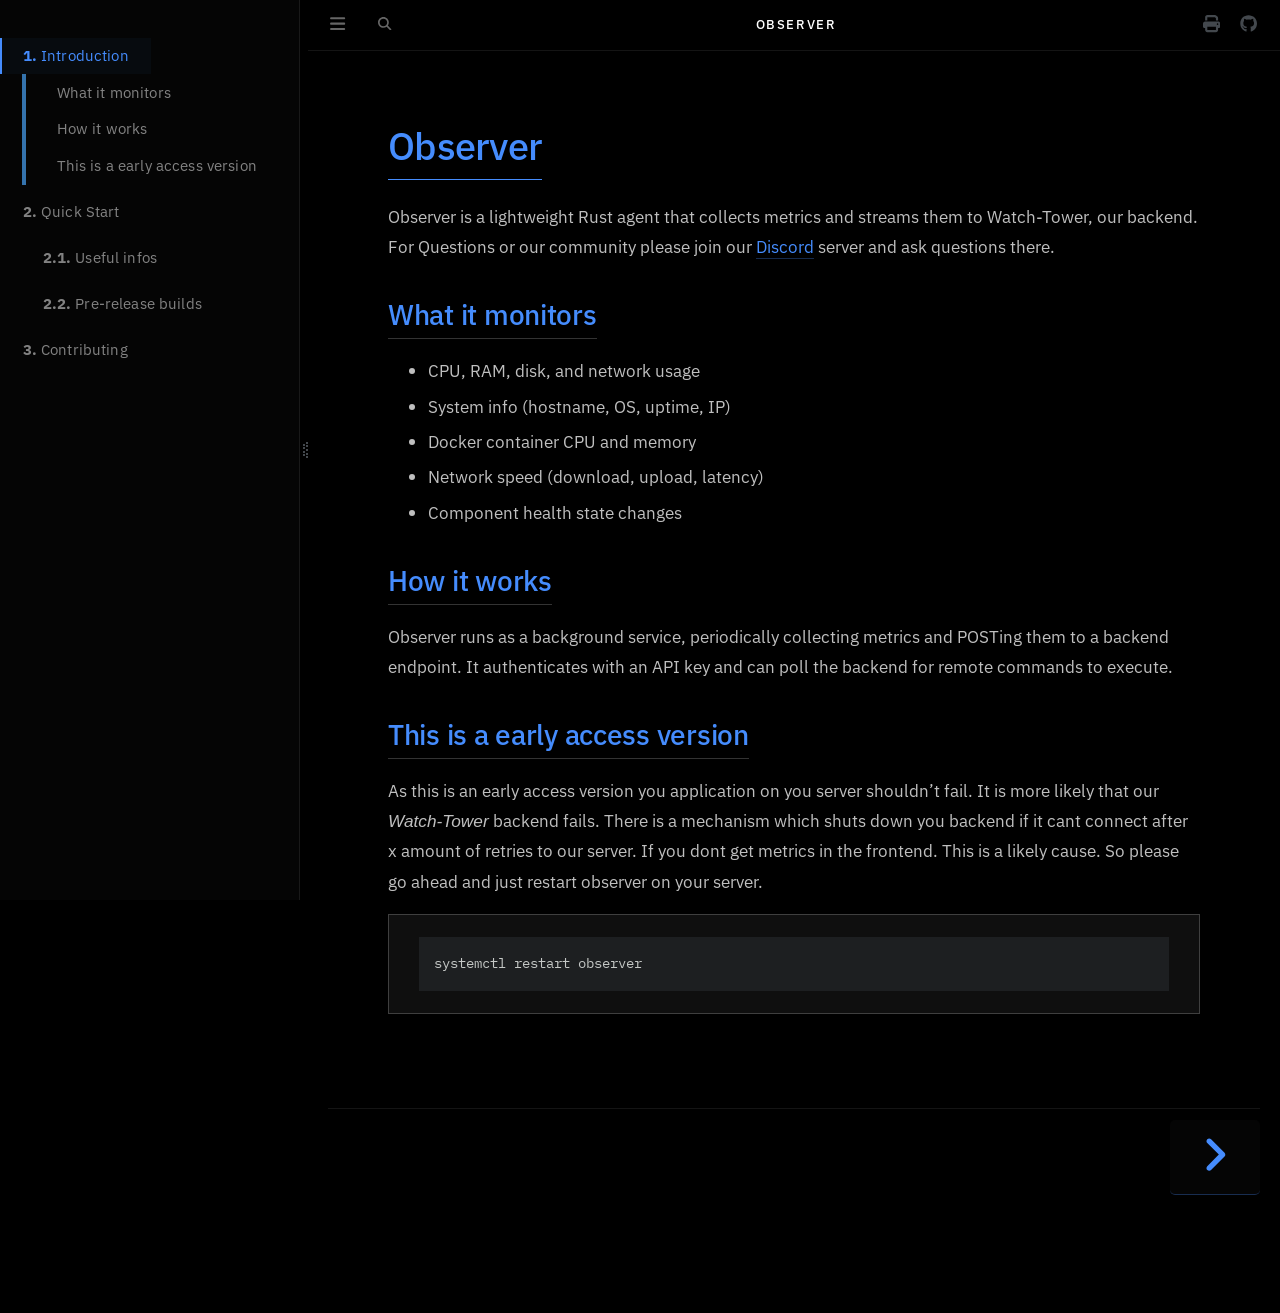
==== commit 71e2c0fe: "deploy: 057caa6b79cd0cc12dc70d6b5eea445f38c12e07" ====
--- a/index.html
+++ b/index.html
@@ -36,10 +36,10 @@
             const path_to_root = "";
             const default_light_theme = "coal";
             const default_dark_theme = "coal";
-            window.path_to_searchindex_js = "searchindex-f513556d.js";
+            window.path_to_searchindex_js = "searchindex-dc7ec431.js";
         </script>
         <!-- Start loading toc.js asap -->
-        <script src="toc-c7b58e43.js"></script>
+        <script src="toc-989fdf95.js"></script>
     </head>
     <body>
     <div id="mdbook-help-container">
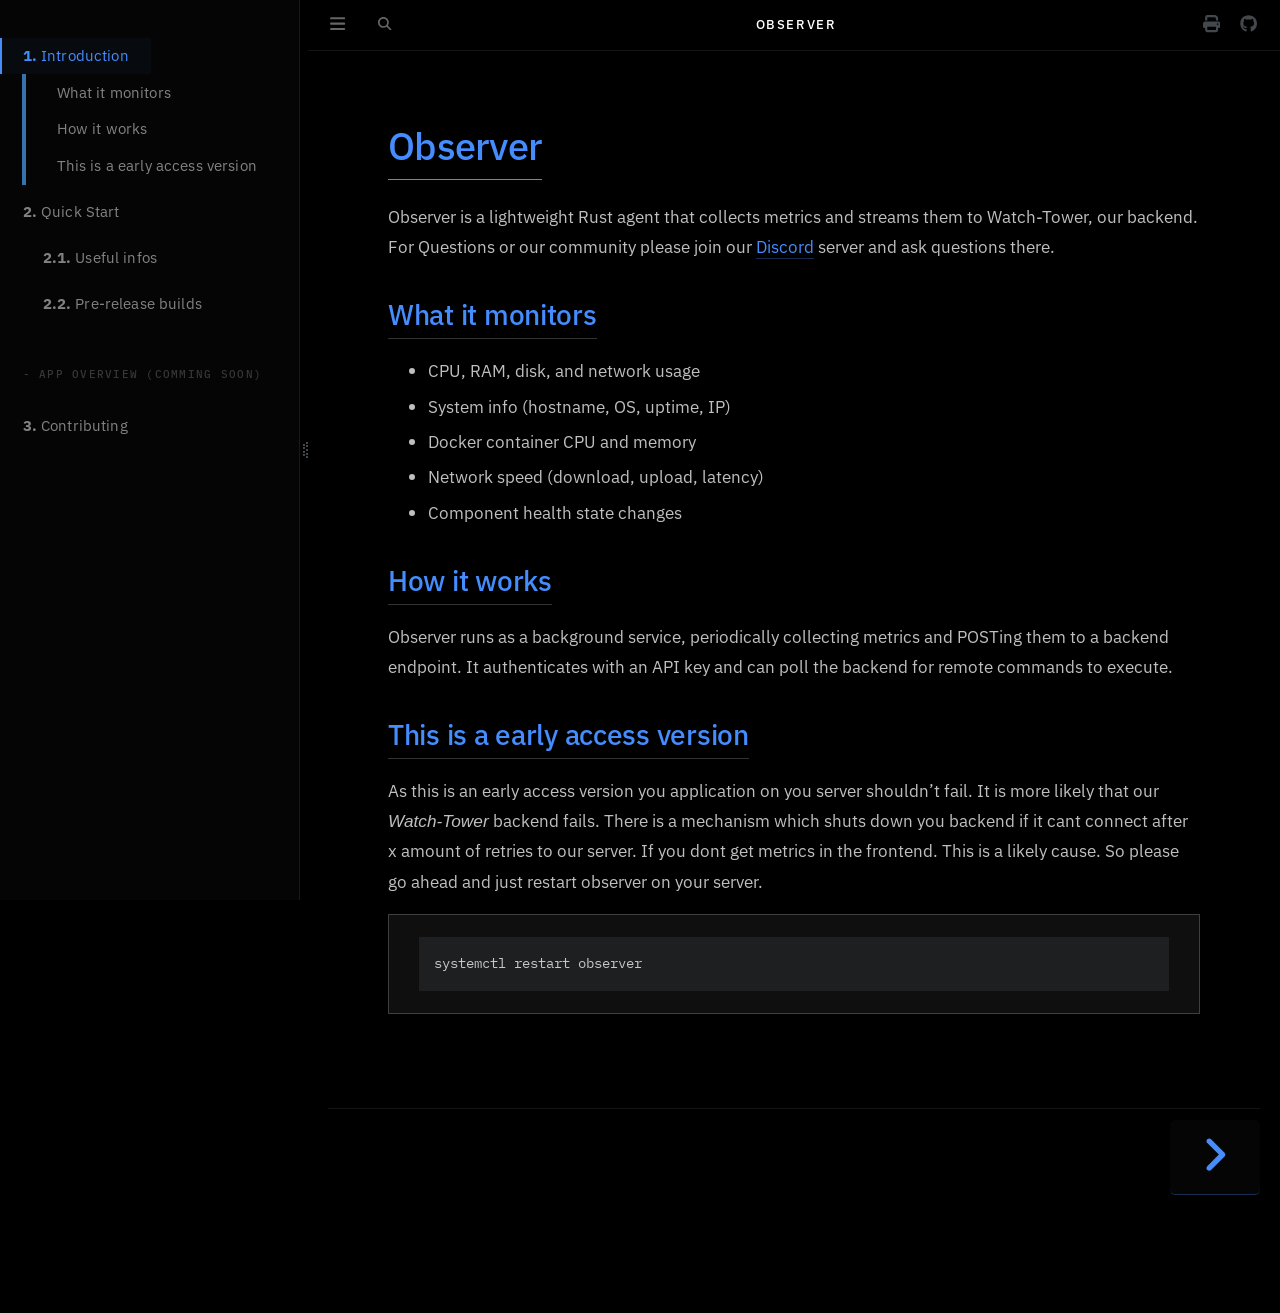
==== commit b02a1ec0: "deploy: 989dc82a3b8e903776db6e5e2183b32e923b1a89" ====
--- a/index.html
+++ b/index.html
@@ -39,7 +39,7 @@
             window.path_to_searchindex_js = "searchindex-dc7ec431.js";
         </script>
         <!-- Start loading toc.js asap -->
-        <script src="toc-989fdf95.js"></script>
+        <script src="toc-0b1607c5.js"></script>
     </head>
     <body>
     <div id="mdbook-help-container">
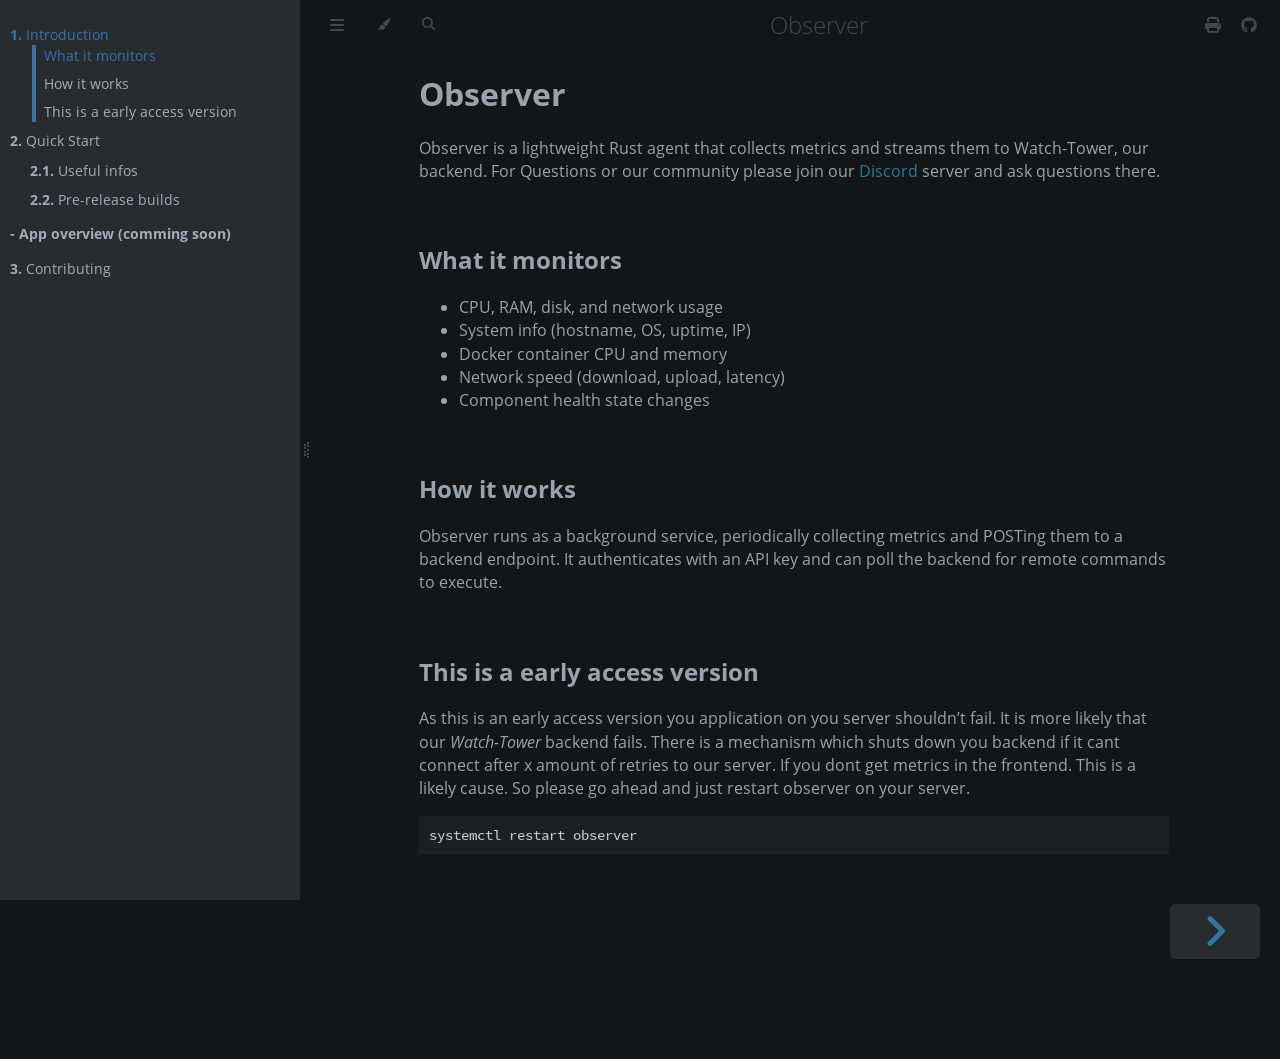
==== commit 09f8e761: "deploy: e246949346e067b57e90e670b4ac782128fbfb3c" ====
--- a/index.html
+++ b/index.html
@@ -15,8 +15,8 @@
         <link rel="icon" href="favicon-de23e50b.svg">
         <link rel="shortcut icon" href="favicon-8114d1fc.png">
         <link rel="stylesheet" href="css/variables-8adf115d.css">
-        <link rel="stylesheet" href="css/general-2459343d.css">
-        <link rel="stylesheet" href="css/chrome-ae938929.css">
+        <link rel="stylesheet" href="css/general-e96d0476.css">
+        <link rel="stylesheet" href="css/chrome-d279d366.css">
         <link rel="stylesheet" href="css/print-9e4910d8.css" media="print">
 
         <!-- Fonts -->
@@ -28,7 +28,7 @@
         <link rel="stylesheet" id="mdbook-ayu-highlight-css" href="ayu-highlight-3fdfc3ac.css">
 
         <!-- Custom theme stylesheets -->
-        <link rel="stylesheet" href="theme/custom-a6d3a2ab.css">
+        <link rel="stylesheet" href="theme/custom-e3b0c442.css">
 
 
         <!-- Provide site root and default themes to javascript -->
@@ -36,10 +36,10 @@
             const path_to_root = "";
             const default_light_theme = "coal";
             const default_dark_theme = "coal";
-            window.path_to_searchindex_js = "searchindex-dc7ec431.js";
+            window.path_to_searchindex_js = "searchindex-ee84ad1b.js";
         </script>
         <!-- Start loading toc.js asap -->
-        <script src="toc-0b1607c5.js"></script>
+        <script src="toc-751a9ead.js"></script>
     </head>
     <body>
     <div id="mdbook-help-container">
@@ -237,11 +237,11 @@
 
         <script src="elasticlunr-ef4e11c1.min.js"></script>
         <script src="mark-09e88c2c.min.js"></script>
-        <script src="searcher-c2a407aa.js"></script>
+        <script src="searcher-09f2665d.js"></script>
 
         <script src="clipboard-1626706a.min.js"></script>
         <script src="highlight-abc7f01d.js"></script>
-        <script src="book-a0b12cfe.js"></script>
+        <script src="book-609e4cb8.js"></script>
 
         <!-- Custom JS scripts -->
 
--- a/css/general-e96d0476.css
+++ b/css/general-e96d0476.css
@@ -0,0 +1,464 @@
+/* Base styles and content styles */
+
+:root {
+    /* Browser default font-size is 16px, this way 1 rem = 10px */
+    font-size: 62.5%;
+    color-scheme: var(--color-scheme);
+}
+
+html {
+    font-family: "Open Sans", sans-serif;
+    color: var(--fg);
+    background-color: var(--bg);
+    text-size-adjust: none;
+    -webkit-text-size-adjust: none;
+}
+
+body {
+    margin: 0;
+    font-size: 1.6rem;
+    overflow-x: hidden;
+}
+
+code {
+    font-family: var(--mono-font) !important;
+    font-size: var(--code-font-size);
+    direction: ltr !important;
+}
+
+/* make long words/inline code not x overflow */
+main {
+    overflow-wrap: break-word;
+}
+
+/* make wide tables scroll if they overflow */
+.table-wrapper {
+    overflow-x: auto;
+}
+
+/* Don't change font size in headers. */
+h1 code, h2 code, h3 code, h4 code, h5 code, h6 code {
+    font-size: unset;
+}
+
+.left { float: left; }
+.right { float: right; }
+.boring { opacity: 0.6; }
+.hide-boring .boring { display: none; }
+.hidden { display: none !important; }
+
+h2, h3 { margin-block-start: 2.5em; }
+h4, h5 { margin-block-start: 2em; }
+
+.header + .header h3,
+.header + .header h4,
+.header + .header h5 {
+    margin-block-start: 1em;
+}
+
+h1:target::before,
+h2:target::before,
+h3:target::before,
+h4:target::before,
+h5:target::before,
+h6:target::before,
+dt:target::before {
+    display: inline-block;
+    content: "»";
+    margin-inline-start: -30px;
+    width: 30px;
+}
+
+/* This is broken on Safari as of version 14, but is fixed
+   in Safari Technology Preview 117 which I think will be Safari 14.2.
+   https://bugs.webkit.org/show_bug.cgi?id=218076
+*/
+:target {
+    /* Safari does not support logical properties */
+    scroll-margin-top: calc(var(--menu-bar-height) + 0.5em);
+}
+
+.page {
+    outline: 0;
+    padding: 0 var(--page-padding);
+    margin-block-start: calc(0px - var(--menu-bar-height)); /* Compensate for the #mdbook-menu-bar-hover-placeholder */
+}
+.page-wrapper {
+    box-sizing: border-box;
+    background-color: var(--bg);
+}
+html:not(.js) .page-wrapper,
+.js:not(.sidebar-resizing) .page-wrapper {
+    transition: margin-left 0.3s ease, transform 0.3s ease; /* Animation: slide away */
+}
+[dir=rtl]:not(.js) .page-wrapper,
+[dir=rtl].js:not(.sidebar-resizing) .page-wrapper {
+    transition: margin-right 0.3s ease, transform 0.3s ease; /* Animation: slide away */
+}
+
+.content {
+    overflow-y: auto;
+    padding: 0 5px 50px 5px;
+}
+.content main {
+    margin-inline-start: auto;
+    margin-inline-end: auto;
+    max-width: var(--content-max-width);
+}
+.content p { line-height: 1.45em; }
+.content ol { line-height: 1.45em; }
+.content ul { line-height: 1.45em; }
+.content a { text-decoration: none; }
+.content a:hover { text-decoration: underline; }
+.content img, .content video { max-width: 100%; }
+/* When an image is inside an anchor, ensure the focus ring covers the entire
+   image instead of the anchor's line box. */
+.content a:has(img) { display: inline-block; }
+.content .header:link,
+.content .header:visited {
+    color: var(--fg);
+}
+.content .header:link,
+.content .header:visited:hover {
+    text-decoration: none;
+}
+
+table {
+    margin: 0 auto;
+    border-collapse: collapse;
+}
+table td {
+    padding: 3px 20px;
+    border: 1px var(--table-border-color) solid;
+}
+table thead {
+    background: var(--table-header-bg);
+}
+table thead td {
+    font-weight: 700;
+    border: none;
+}
+table thead th {
+    padding: 3px 20px;
+}
+table thead tr {
+    border: 1px var(--table-header-bg) solid;
+}
+/* Alternate background colors for rows */
+table tbody tr:nth-child(2n) {
+    background: var(--table-alternate-bg);
+}
+
+
+blockquote {
+    margin: 20px 0;
+    padding: 0 20px;
+    color: var(--fg);
+    background-color: var(--quote-bg);
+    border-block-start: .1em solid var(--quote-border);
+    border-block-end: .1em solid var(--quote-border);
+}
+
+/* TODO: Remove .warning in a future version of mdbook, it is replaced by
+blockquote tags. */
+.warning {
+    margin: 20px;
+    padding: 0 20px;
+    border-inline-start: 2px solid var(--warning-border);
+}
+
+.warning:before {
+    position: absolute;
+    width: 3rem;
+    height: 3rem;
+    margin-inline-start: calc(-1.5rem - 21px);
+    content: "ⓘ";
+    text-align: center;
+    background-color: var(--bg);
+    color: var(--warning-border);
+    font-weight: bold;
+    font-size: 2rem;
+}
+
+blockquote .warning:before {
+    background-color: var(--quote-bg);
+}
+
+kbd {
+    background-color: var(--table-border-color);
+    border-radius: 4px;
+    border: solid 1px var(--theme-popup-border);
+    box-shadow: inset 0 -1px 0 var(--theme-hover);
+    display: inline-block;
+    font-size: var(--code-font-size);
+    font-family: var(--mono-font);
+    line-height: 10px;
+    padding: 4px 5px;
+    vertical-align: middle;
+}
+
+sup {
+    /* Set the line-height for superscript and footnote references so that there
+       isn't an awkward space appearing above lines that contain the footnote.
+
+       See https://github.com/rust-lang/mdBook/pull/2443#discussion_r1813773583
+       for an explanation.
+    */
+    line-height: 0;
+}
+
+.footnote-definition {
+    font-size: 0.9em;
+}
+/* The default spacing for a list is a little too large. */
+.footnote-definition ul,
+.footnote-definition ol {
+    padding-left: 20px;
+}
+.footnote-definition > li {
+    /* Required to position the ::before target */
+    position: relative;
+}
+.footnote-definition > li:target {
+    scroll-margin-top: 50vh;
+}
+.footnote-reference:target {
+    scroll-margin-top: 50vh;
+}
+/* Draws a border around the footnote (including the marker) when it is selected.
+   TODO: If there are multiple linkbacks, highlight which one you just came
+   from so you know which one to click.
+*/
+.footnote-definition > li:target::before {
+    border: 2px solid var(--footnote-highlight);
+    border-radius: 6px;
+    position: absolute;
+    top: -8px;
+    right: -8px;
+    bottom: -8px;
+    left: -32px;
+    pointer-events: none;
+    content: "";
+}
+/* Pulses the footnote reference so you can quickly see where you left off reading.
+   This could use some improvement.
+*/
+@media not (prefers-reduced-motion) {
+    .footnote-reference:target  {
+        animation: fn-highlight 0.8s;
+        border-radius: 2px;
+    }
+
+    @keyframes fn-highlight {
+        from {
+            background-color: var(--footnote-highlight);
+        }
+    }
+}
+
+.tooltiptext {
+    position: absolute;
+    visibility: hidden;
+    color: #fff;
+    background-color: #333;
+    transform: translateX(-50%); /* Center by moving tooltip 50% of its width left */
+    left: -8px; /* Half of the width of the icon */
+    top: -35px;
+    font-size: 0.8em;
+    text-align: center;
+    border-radius: 6px;
+    padding: 5px 8px;
+    margin: 5px;
+    z-index: 1000;
+}
+.tooltipped .tooltiptext {
+    visibility: visible;
+}
+
+.chapter li.part-title {
+    color: var(--sidebar-fg);
+    margin: 5px 0px;
+    font-weight: bold;
+}
+
+.result-no-output {
+    font-style: italic;
+}
+
+.fa-svg svg {
+    width: 1em;
+    height: 1em;
+    fill: currentColor;
+    margin-bottom: -0.1em;
+}
+
+dt {
+    font-weight: bold;
+    margin-top: 0.5em;
+    margin-bottom: 0.1em;
+}
+
+/* This uses a CSS counter to add numbers to definitions, but only if there is
+ more than one definition. */
+dl, dt {
+    counter-reset: dd-counter;
+}
+
+/* When there is more than one definition, increment the counter. The first
+selector selects the first definition, and the second one selects definitions
+2 and beyond.*/
+dd:has(+ dd), dd + dd {
+    counter-increment: dd-counter;
+    /* Use flex display to help with positioning the numbers when there is a p
+    tag inside the definition. */
+    display: flex;
+    align-items: flex-start;
+}
+
+/* Shows the counter for definitions. The first selector selects the first
+definition, and the second one selections definitions 2 and beyond.*/
+dd:has(+ dd)::before, dd + dd::before  {
+    content: counter(dd-counter) ". ";
+    font-weight: 600;
+    display: inline-block;
+    margin-right: 0.5em;
+}
+
+dd > p {
+    /* For loose definitions that have a p tag inside, don't add a bunch of
+    space before the definition. */
+    margin-top: 0;
+}
+
+/* Remove some excess space from the bottom. */
+.blockquote-tag p:last-child {
+    margin-bottom: 2px;
+}
+
+.blockquote-tag {
+    /* Add some padding to make the vertical bar a little taller than the text.*/
+    padding: 2px 0px 2px 20px;
+    /* Add a solid color bar on the left side. */
+    border-inline-start-style: solid;
+    border-inline-start-width: 4px;
+    /* Disable the background color from normal blockquotes . */
+    background-color: inherit;
+    /* Disable border blocks from blockquotes. */
+    border-block-start: none;
+    border-block-end: none;
+}
+
+.blockquote-tag-title svg {
+    fill: currentColor;
+    /* Add space between the icon and the title. */
+    margin-right: 8px;
+}
+
+.blockquote-tag-note {
+    border-inline-start-color: var(--blockquote-note-color);
+}
+
+.blockquote-tag-tip {
+    border-inline-start-color: var(--blockquote-tip-color);
+}
+
+.blockquote-tag-important {
+    border-inline-start-color: var(--blockquote-important-color);
+}
+
+.blockquote-tag-warning {
+    border-inline-start-color: var(--blockquote-warning-color);
+}
+
+.blockquote-tag-caution {
+    border-inline-start-color: var(--blockquote-caution-color);
+}
+
+.blockquote-tag-note > .blockquote-tag-title {
+    color: var(--blockquote-note-color);
+}
+
+.blockquote-tag-tip > .blockquote-tag-title {
+    color: var(--blockquote-tip-color);
+}
+
+.blockquote-tag-important > .blockquote-tag-title {
+    color: var(--blockquote-important-color);
+}
+
+.blockquote-tag-warning > .blockquote-tag-title {
+    color: var(--blockquote-warning-color);
+}
+
+.blockquote-tag-caution > .blockquote-tag-title {
+    color: var(--blockquote-caution-color);
+}
+
+.blockquote-tag-title {
+    /* Slightly increase the weight for more emphasis. */
+    font-weight: 600;
+    /* Vertically center the icon with the text. */
+    display: flex;
+    align-items: center;
+    /* Remove default large margins for a more compact display. */
+    margin: 2px 0 8px 0;
+}
+
+.blockquote-tag-title .fa-svg {
+    fill: currentColor;
+    /* Add some space between the icon and the text. */
+    margin-right: 8px;
+}
+
+/* All this code is to handle the "zoomable" images feature. */
+
+/* This one makes the checkbox invisible while keeping it selectable with the keyboard (with the
+   "tab" key). */
+.content .checkbox-img {
+    position: absolute;
+    width: 1px;
+    height: 1px;
+    padding: 0;
+    margin: -1px;
+    overflow: hidden;
+    clip: rect(0, 0, 0, 0);
+    white-space: nowrap;
+    border: 0;
+}
+/* When the input is focused, we make it appear to the user by adding an outline to the img
+   instead */
+.content .checkbox-img:focus + img {
+    outline: auto;
+}
+/* The "zoomed-in" image is not displayed until the checkbox is "ticked". */
+.content .checkbox-img:not(:checked) ~ .img-wrapper {
+    display: none;
+}
+.content .checkbox-label {
+    display: block;
+    max-width: 100%;
+}
+.content .checkbox-label img {
+    cursor: zoom-in;
+}
+.content .checkbox-img:checked ~ .img-wrapper {
+    position: fixed;
+    top: 0;
+    left: 0;
+    width: 100vw;
+    height: 100vh;
+    background-color: rgba(0, 0, 0, 0.4);
+    z-index: 1001;
+    display: flex;
+    align-items: center;
+    justify-content: center;
+    cursor: zoom-out;
+}
+.content .checkbox-img:checked ~ .img-wrapper > img {
+    --img-padding: 5px;
+    padding: var(--img-padding);
+    background: #999;
+    cursor: zoom-out;
+    max-width: calc(100% - (var(--img-padding) * 2));
+    max-height: calc(100% - (var(--img-padding) * 2));
+}
--- a/css/chrome-d279d366.css
+++ b/css/chrome-d279d366.css
@@ -0,0 +1,770 @@
+/* CSS for UI elements (a.k.a. chrome) */
+
+html {
+    scrollbar-color: var(--scrollbar) transparent;
+}
+#mdbook-searchresults a,
+.content a:link,
+a:visited,
+a > .hljs {
+    color: var(--links);
+}
+
+/*
+    mdbook-body-container is necessary because mobile browsers don't seem to like
+    overflow-x on the body tag when there is a <meta name="viewport"> tag.
+*/
+#mdbook-body-container {
+    /*
+        This is used when the sidebar pushes the body content off the side of
+        the screen on small screens. Without it, dragging on mobile Safari
+        will want to reposition the viewport in a weird way.
+    */
+    overflow-x: clip;
+}
+
+/* Menu Bar */
+
+#mdbook-menu-bar,
+#mdbook-menu-bar-hover-placeholder {
+    z-index: 101;
+    margin: auto calc(0px - var(--page-padding));
+}
+#mdbook-menu-bar {
+    position: relative;
+    display: flex;
+    flex-wrap: wrap;
+    background-color: var(--bg);
+    border-block-end-color: var(--bg);
+    border-block-end-width: 1px;
+    border-block-end-style: solid;
+}
+#mdbook-menu-bar.sticky,
+#mdbook-menu-bar-hover-placeholder:hover + #mdbook-menu-bar,
+#mdbook-menu-bar:hover,
+html.sidebar-visible #mdbook-menu-bar {
+    position: -webkit-sticky;
+    position: sticky;
+    top: 0 !important;
+}
+#mdbook-menu-bar-hover-placeholder {
+    position: sticky;
+    position: -webkit-sticky;
+    top: 0;
+    height: var(--menu-bar-height);
+}
+#mdbook-menu-bar.bordered {
+    border-block-end-color: var(--table-border-color);
+}
+#mdbook-menu-bar .fa-svg, #mdbook-menu-bar .icon-button {
+    position: relative;
+    padding: 0 8px;
+    z-index: 10;
+    line-height: var(--menu-bar-height);
+    cursor: pointer;
+    transition: color 0.5s;
+}
+@media only screen and (max-width: 420px) {
+    #mdbook-menu-bar .fa-svg, #mdbook-menu-bar .icon-button {
+        padding: 0 5px;
+    }
+}
+
+.icon-button {
+    border: none;
+    background: none;
+    padding: 0;
+    color: inherit;
+}
+.icon-button .fa-svg {
+    margin: 0;
+}
+
+.right-buttons {
+    margin: 0 15px;
+}
+.right-buttons a {
+    text-decoration: none;
+}
+
+.left-buttons {
+    display: flex;
+    margin: 0 5px;
+}
+html:not(.js) .left-buttons button {
+    display: none;
+}
+
+.menu-title {
+    display: inline-block;
+    font-weight: 200;
+    font-size: 2.4rem;
+    line-height: var(--menu-bar-height);
+    text-align: center;
+    margin: 0;
+    flex: 1;
+    white-space: nowrap;
+    overflow: hidden;
+    text-overflow: ellipsis;
+}
+.menu-title {
+    cursor: pointer;
+}
+
+.menu-bar,
+.menu-bar:visited,
+.nav-chapters,
+.nav-chapters:visited,
+.mobile-nav-chapters,
+.mobile-nav-chapters:visited,
+.menu-bar .icon-button,
+.menu-bar a .fa-svg {
+    color: var(--icons);
+}
+
+.menu-bar .fa-svg:hover,
+.menu-bar .icon-button:hover,
+.nav-chapters:hover,
+.mobile-nav-chapters .fa-svg:hover {
+    color: var(--icons-hover);
+}
+
+/* Nav Icons */
+
+.nav-chapters {
+    font-size: 2.5em;
+    text-align: center;
+    text-decoration: none;
+
+    position: fixed;
+    top: 0;
+    bottom: 0;
+    margin: 0;
+    max-width: 150px;
+    min-width: 90px;
+
+    display: flex;
+    justify-content: center;
+    align-content: center;
+    flex-direction: column;
+
+    transition: color 0.5s, background-color 0.5s;
+}
+
+.nav-chapters:hover {
+    text-decoration: none;
+    background-color: var(--theme-hover);
+    transition: background-color 0.15s, color 0.15s;
+}
+
+.nav-chapters.previous {
+    /* Ensure that the previous arrow does not overlap the resize indicator. */
+    margin-inline-start: var(--sidebar-resize-indicator-width);
+}
+
+.nav-wrapper {
+    margin-block-start: 50px;
+    display: none;
+}
+
+.mobile-nav-chapters {
+    font-size: 2.5em;
+    text-align: center;
+    text-decoration: none;
+    width: 90px;
+    border-radius: 5px;
+    background-color: var(--sidebar-bg);
+}
+
+/* Only Firefox supports flow-relative values */
+.previous { float: left; }
+[dir=rtl] .previous { float: right; }
+
+/* Only Firefox supports flow-relative values */
+.next {
+    float: right;
+    right: var(--page-padding);
+}
+[dir=rtl] .next {
+    float: left;
+    right: unset;
+    left: var(--page-padding);
+}
+
+@media only screen and (max-width: 1080px) {
+    .nav-wide-wrapper { display: none; }
+    .nav-wrapper { display: block; }
+}
+
+/* sidebar-visible */
+@media only screen and (max-width: 1380px) {
+    #mdbook-sidebar-toggle-anchor:checked ~ .page-wrapper .nav-wide-wrapper { display: none; }
+    #mdbook-sidebar-toggle-anchor:checked ~ .page-wrapper .nav-wrapper { display: block; }
+}
+
+/* Inline code */
+
+:not(pre) > .hljs {
+    display: inline;
+    padding: 0.1em 0.3em;
+    border-radius: 3px;
+}
+
+:not(pre):not(a) > .hljs {
+    color: var(--inline-code-color);
+    overflow-x: initial;
+}
+
+a:hover > .hljs {
+    text-decoration: underline;
+}
+
+pre {
+    position: relative;
+}
+pre > .buttons {
+    position: absolute;
+    z-index: 100;
+    right: 0px;
+    top: 2px;
+    margin: 0px;
+    padding: 2px 0px;
+
+    color: var(--sidebar-fg);
+    cursor: pointer;
+    visibility: hidden;
+    opacity: 0;
+    transition: visibility 0.1s linear, opacity 0.1s linear;
+}
+pre:hover > .buttons {
+    visibility: visible;
+    opacity: 1
+}
+pre > .buttons :hover {
+    color: var(--sidebar-active);
+    border-color: var(--icons-hover);
+    background-color: var(--theme-hover);
+}
+pre > .buttons button {
+    cursor: inherit;
+    margin: 0px 5px;
+    padding: 2px 3px 0px 4px;
+    font-size: 23px;
+
+    border-style: solid;
+    border-width: 1px;
+    border-radius: 4px;
+    border-color: var(--icons);
+    background-color: var(--theme-popup-bg);
+    transition: 100ms;
+    transition-property: color,border-color,background-color;
+    color: var(--icons);
+}
+
+pre > .buttons button.clip-button {
+    padding: 2px 4px 0px 6px;
+}
+pre > .buttons button.clip-button::before {
+    /* clipboard image from octicons (https://github.com/primer/octicons/tree/v2.0.0) MIT license
+     */
+    content: url('data:image/svg+xml,<svg width="21" height="20" viewBox="0 0 24 25" \
+xmlns="http://www.w3.org/2000/svg" aria-label="Copy to clipboard">\
+<path d="M18 20h2v3c0 1-1 2-2 2H2c-.998 0-2-1-2-2V5c0-.911.755-1.667 1.667-1.667h5A3.323 3.323 0 \
+0110 0a3.323 3.323 0 013.333 3.333h5C19.245 3.333 20 4.09 20 5v8.333h-2V9H2v14h16v-3zM3 \
+7h14c0-.911-.793-1.667-1.75-1.667H13.5c-.957 0-1.75-.755-1.75-1.666C11.75 2.755 10.957 2 10 \
+2s-1.75.755-1.75 1.667c0 .911-.793 1.666-1.75 1.666H4.75C3.793 5.333 3 6.09 3 7z"/>\
+<path d="M4 19h6v2H4zM12 11H4v2h8zM4 17h4v-2H4zM15 15v-3l-4.5 4.5L15 21v-3l8.027-.032L23 15z"/>\
+</svg>');
+    filter: var(--copy-button-filter);
+}
+pre > .buttons button.clip-button:hover::before {
+    filter: var(--copy-button-filter-hover);
+}
+
+@media (pointer: coarse) {
+    pre > .buttons button {
+        /* On mobile, make it easier to tap buttons. */
+        padding: 0.3rem 1rem;
+    }
+
+    .sidebar-resize-indicator {
+        /* Hide resize indicator on devices with limited accuracy */
+        display: none;
+    }
+}
+pre > code {
+    display: block;
+    padding: 1rem;
+}
+
+/* FIXME: ACE editors overlap their buttons because ACE does absolute
+   positioning within the code block which breaks padding. The only solution I
+   can think of is to move the padding to the outer pre tag (or insert a div
+   wrapper), but that would require fixing a whole bunch of CSS rules.
+*/
+.hljs.ace_editor {
+  padding: 0rem 0rem;
+}
+
+pre > .result {
+    margin-block-start: 10px;
+}
+
+/* Search */
+
+#mdbook-searchresults a {
+    text-decoration: none;
+}
+
+mark {
+    border-radius: 2px;
+    padding-block-start: 0;
+    padding-block-end: 1px;
+    padding-inline-start: 3px;
+    padding-inline-end: 3px;
+    margin-block-start: 0;
+    margin-block-end: -1px;
+    margin-inline-start: -3px;
+    margin-inline-end: -3px;
+    background-color: var(--search-mark-bg);
+    transition: background-color 300ms linear;
+    cursor: pointer;
+}
+
+mark.fade-out {
+    background-color: rgba(0,0,0,0) !important;
+    cursor: auto;
+}
+
+.searchbar-outer {
+    margin-inline-start: auto;
+    margin-inline-end: auto;
+    max-width: var(--content-max-width);
+}
+
+#mdbook-searchbar-outer.searching #mdbook-searchbar {
+    padding-right: 30px;
+}
+#mdbook-searchbar-outer .spinner-wrapper {
+    display: none;
+}
+#mdbook-searchbar-outer.searching .spinner-wrapper {
+    display: block;
+}
+
+.search-wrapper {
+    position: relative;
+}
+
+.spinner-wrapper {
+    --spinner-margin: 2px;
+    position: absolute;
+    margin-block-start: calc(var(--searchbar-margin-block-start) + var(--spinner-margin));
+    right: var(--spinner-margin);
+    top: 0;
+    bottom: var(--spinner-margin);
+    padding: 6px;
+    background-color: var(--bg);
+}
+
+#fa-spin {
+    animation: rotating 2s linear infinite;
+    display: inline-block;
+}
+
+@keyframes rotating {
+    from {
+        transform: rotate(0deg);
+    }
+    to {
+        transform: rotate(360deg);
+    }
+}
+
+#mdbook-searchbar {
+    width: 100%;
+    margin-block-start: var(--searchbar-margin-block-start);
+    margin-block-end: 0;
+    margin-inline-start: auto;
+    margin-inline-end: auto;
+    padding: 10px 16px;
+    transition: box-shadow 300ms ease-in-out;
+    border: 1px solid var(--searchbar-border-color);
+    border-radius: 3px;
+    background-color: var(--searchbar-bg);
+    color: var(--searchbar-fg);
+}
+#mdbook-searchbar:focus,
+#mdbook-searchbar.active {
+    box-shadow: 0 0 3px var(--searchbar-shadow-color);
+}
+
+.searchresults-header {
+    font-weight: bold;
+    font-size: 1em;
+    padding-block-start: 18px;
+    padding-block-end: 0;
+    padding-inline-start: 5px;
+    padding-inline-end: 0;
+    color: var(--searchresults-header-fg);
+}
+
+.searchresults-outer {
+    margin-inline-start: auto;
+    margin-inline-end: auto;
+    max-width: var(--content-max-width);
+    border-block-end: 1px dashed var(--searchresults-border-color);
+}
+
+ul#mdbook-searchresults {
+    list-style: none;
+    padding-inline-start: 20px;
+}
+ul#mdbook-searchresults li {
+    margin: 10px 0px;
+    padding: 2px;
+    border-radius: 2px;
+}
+ul#mdbook-searchresults li.focus {
+    background-color: var(--searchresults-li-bg);
+}
+ul#mdbook-searchresults span.teaser {
+    display: block;
+    clear: both;
+    margin-block-start: 5px;
+    margin-block-end: 0;
+    margin-inline-start: 20px;
+    margin-inline-end: 0;
+    font-size: 0.8em;
+}
+ul#mdbook-searchresults span.teaser em {
+    font-weight: bold;
+    font-style: normal;
+}
+
+/* Sidebar */
+
+.sidebar {
+    position: fixed;
+    left: 0;
+    top: 0;
+    bottom: 0;
+    width: var(--sidebar-width);
+    font-size: 0.875em;
+    box-sizing: border-box;
+    -webkit-overflow-scrolling: touch;
+    overscroll-behavior-y: contain;
+    background-color: var(--sidebar-bg);
+    color: var(--sidebar-fg);
+}
+.sidebar-iframe-inner {
+    --padding: 10px;
+
+    background-color: var(--sidebar-bg);
+    padding: var(--padding);
+    margin: 0;
+    font-size: 1.4rem;
+    color: var(--sidebar-fg);
+    min-height: calc(100vh - var(--padding) * 2);
+}
+.sidebar-iframe-outer {
+    border: none;
+    height: 100%;
+    position: absolute;
+    top: 0;
+    bottom: 0;
+    left: 0;
+    right: 0;
+}
+[dir=rtl] .sidebar { left: unset; right: 0; }
+.sidebar-resizing {
+    -moz-user-select: none;
+    -webkit-user-select: none;
+    -ms-user-select: none;
+    user-select: none;
+}
+html:not(.sidebar-resizing) .sidebar {
+    transition: transform 0.3s; /* Animation: slide away */
+}
+.sidebar code {
+    line-height: 2em;
+}
+.sidebar .sidebar-scrollbox {
+    overflow-y: auto;
+    position: absolute;
+    top: 0;
+    bottom: 0;
+    left: 0;
+    right: 0;
+    padding: 10px 10px;
+}
+.sidebar .sidebar-resize-handle {
+    position: absolute;
+    cursor: col-resize;
+    width: 0;
+    right: calc(var(--sidebar-resize-indicator-width) * -1);
+    top: 0;
+    bottom: 0;
+    display: flex;
+    align-items: center;
+}
+
+.sidebar-resize-handle .sidebar-resize-indicator {
+    width: 100%;
+    height: 16px;
+    color: var(--icons);
+    margin-inline-start: var(--sidebar-resize-indicator-space);
+    display: flex;
+    align-items: center;
+    justify-content: flex-start;
+}
+.sidebar-resize-handle .sidebar-resize-indicator::before {
+    content: "";
+    width: 2px;
+    height: 12px;
+    border-left: dotted 2px currentColor;
+}
+.sidebar-resize-handle .sidebar-resize-indicator::after {
+    content: "";
+    width: 2px;
+    height: 16px;
+    border-left: dotted 2px currentColor;
+}
+
+[dir=rtl] .sidebar .sidebar-resize-handle {
+    left: calc(var(--sidebar-resize-indicator-width) * -1);
+    right: unset;
+}
+.js .sidebar .sidebar-resize-handle {
+    cursor: col-resize;
+    width: calc(var(--sidebar-resize-indicator-width) - var(--sidebar-resize-indicator-space));
+}
+
+html:not(.js) .sidebar-resize-handle {
+    display: none;
+}
+
+/* sidebar-hidden */
+#mdbook-sidebar-toggle-anchor:not(:checked) ~ .sidebar {
+    transform: translateX(calc(0px - var(--sidebar-width) - var(--sidebar-resize-indicator-width)));
+}
+[dir=rtl] #mdbook-sidebar-toggle-anchor:not(:checked) ~ .sidebar {
+    transform: translateX(calc(var(--sidebar-width) + var(--sidebar-resize-indicator-width)));
+}
+.sidebar::-webkit-scrollbar {
+    background: var(--sidebar-bg);
+}
+.sidebar::-webkit-scrollbar-thumb {
+    background: var(--scrollbar);
+}
+
+/* sidebar-visible */
+#mdbook-sidebar-toggle-anchor:checked ~ .page-wrapper {
+    transform: translateX(calc(var(--sidebar-width) + var(--sidebar-resize-indicator-width)));
+}
+[dir=rtl] #mdbook-sidebar-toggle-anchor:checked ~ .page-wrapper {
+    transform: translateX(calc(0px - var(--sidebar-width) - var(--sidebar-resize-indicator-width)));
+}
+@media only screen and (min-width: 620px) {
+    #mdbook-sidebar-toggle-anchor:checked ~ .page-wrapper {
+        transform: none;
+        margin-inline-start: calc(var(--sidebar-width) + var(--sidebar-resize-indicator-width));
+    }
+    [dir=rtl] #mdbook-sidebar-toggle-anchor:checked ~ .page-wrapper {
+        transform: none;
+    }
+}
+
+.chapter {
+    list-style: none outside none;
+    padding-inline-start: 0;
+    line-height: 2.2em;
+}
+
+.chapter li {
+    color: var(--sidebar-non-existant);
+}
+
+/* This is a span wrapping the chapter link and the fold chevron. */
+.chapter-link-wrapper {
+    /* Used to position the chevron to the right, allowing the text to wrap before it. */
+    display: flex;
+}
+
+.chapter li a {
+    /* Remove underlines. */
+    text-decoration: none;
+    color: var(--sidebar-fg);
+}
+
+.chapter li a:hover {
+    color: var(--sidebar-active);
+}
+
+.chapter li a.active {
+    color: var(--sidebar-active);
+}
+
+/* This is the toggle chevron. */
+.chapter-fold-toggle {
+    cursor: pointer;
+    /* Positions the chevron to the side. */
+    margin-inline-start: auto;
+    padding: 0 10px;
+    user-select: none;
+    opacity: 0.68;
+}
+
+.chapter-fold-toggle div {
+    transition: transform 0.5s;
+}
+
+/* collapse the section */
+.chapter li:not(.expanded) > ol {
+    display: none;
+}
+
+.chapter li.chapter-item {
+    line-height: 1.5em;
+    margin-block-start: 0.6em;
+}
+
+.chapter li.header-item {
+    /* Make sure there is plenty of spacing between sections so they don't blend in
+       with each other. */
+    margin-block-end: 0.5em;
+    /* Avoid too much spacing between lines when section heading word wraps so that
+       it can be distinguished between successive headings. */
+    line-height: 1.5em;
+}
+
+/* When expanded, rotate the chevron to point down. */
+.chapter li.expanded > span > .chapter-fold-toggle div {
+    transform: rotate(90deg);
+}
+
+.chapter a.current-header {
+    color: var(--sidebar-active);
+}
+
+.on-this-page {
+    margin-left: 22px;
+    border-inline-start: 4px solid var(--sidebar-header-border-color);
+    padding-left: 8px;
+}
+
+.on-this-page > ol {
+    padding-left: 0;
+}
+
+/* Horizontal line in chapter list. */
+.spacer {
+    width: 100%;
+    height: 3px;
+    margin: 5px 0px;
+}
+.chapter .spacer {
+    background-color: var(--sidebar-spacer);
+}
+
+/* On touch devices, add more vertical spacing to make it easier to tap links. */
+@media (-moz-touch-enabled: 1), (pointer: coarse) {
+    .chapter li a { padding: 5px 0; }
+    .spacer { margin: 10px 0; }
+}
+
+.section {
+    list-style: none outside none;
+    padding-inline-start: 20px;
+    line-height: 1.9em;
+}
+
+/* Theme Menu Popup */
+
+.theme-popup {
+    position: absolute;
+    left: 10px;
+    top: var(--menu-bar-height);
+    z-index: 1000;
+    border-radius: 4px;
+    font-size: 0.7em;
+    color: var(--fg);
+    background: var(--theme-popup-bg);
+    border: 1px solid var(--theme-popup-border);
+    margin: 0;
+    padding: 0;
+    list-style: none;
+    display: none;
+    /* Don't let the children's background extend past the rounded corners. */
+    overflow: hidden;
+}
+[dir=rtl] .theme-popup { left: unset;  right: 10px; }
+.theme-popup .default {
+    color: var(--icons);
+}
+.theme-popup .theme {
+    width: 100%;
+    border: 0;
+    margin: 0;
+    padding: 2px 20px;
+    line-height: 25px;
+    white-space: nowrap;
+    text-align: start;
+    cursor: pointer;
+    color: inherit;
+    background: inherit;
+    font-size: inherit;
+}
+.theme-popup .theme:hover {
+    background-color: var(--theme-hover);
+}
+
+.theme-selected::before {
+    display: inline-block;
+    content: "✓";
+    margin-inline-start: -14px;
+    width: 14px;
+}
+
+/* The container for the help popup that covers the whole window. */
+#mdbook-help-container {
+    /* Position and size for the whole window. */
+    position: fixed;
+    top: 0;
+    left: 0;
+    right: 0;
+    bottom: 0;
+    /* This uses flex layout (which is set in book.js), and centers the popup
+       in the window.*/
+    display: none;
+    align-items: center;
+    justify-content: center;
+    z-index: 1000;
+    /* Dim out the book while the popup is visible. */
+    background: var(--overlay-bg);
+}
+
+/* The popup help box. */
+#mdbook-help-popup {
+    box-shadow: 0 4px 24px rgba(0,0,0,0.15);
+    min-width: 300px;
+    max-width: 500px;
+    width: 100%;
+    box-sizing: border-box;
+    display: flex;
+    flex-direction: column;
+    align-items: center;
+    background-color: var(--bg);
+    color: var(--fg);
+    border-width: 1px;
+    border-color: var(--theme-popup-border);
+    border-style: solid;
+    border-radius: 8px;
+    padding: 10px;
+}
+
+.mdbook-help-title {
+    text-align: center;
+    /* mdbook's margin for h2 is way too large. */
+    margin: 10px;
+}
